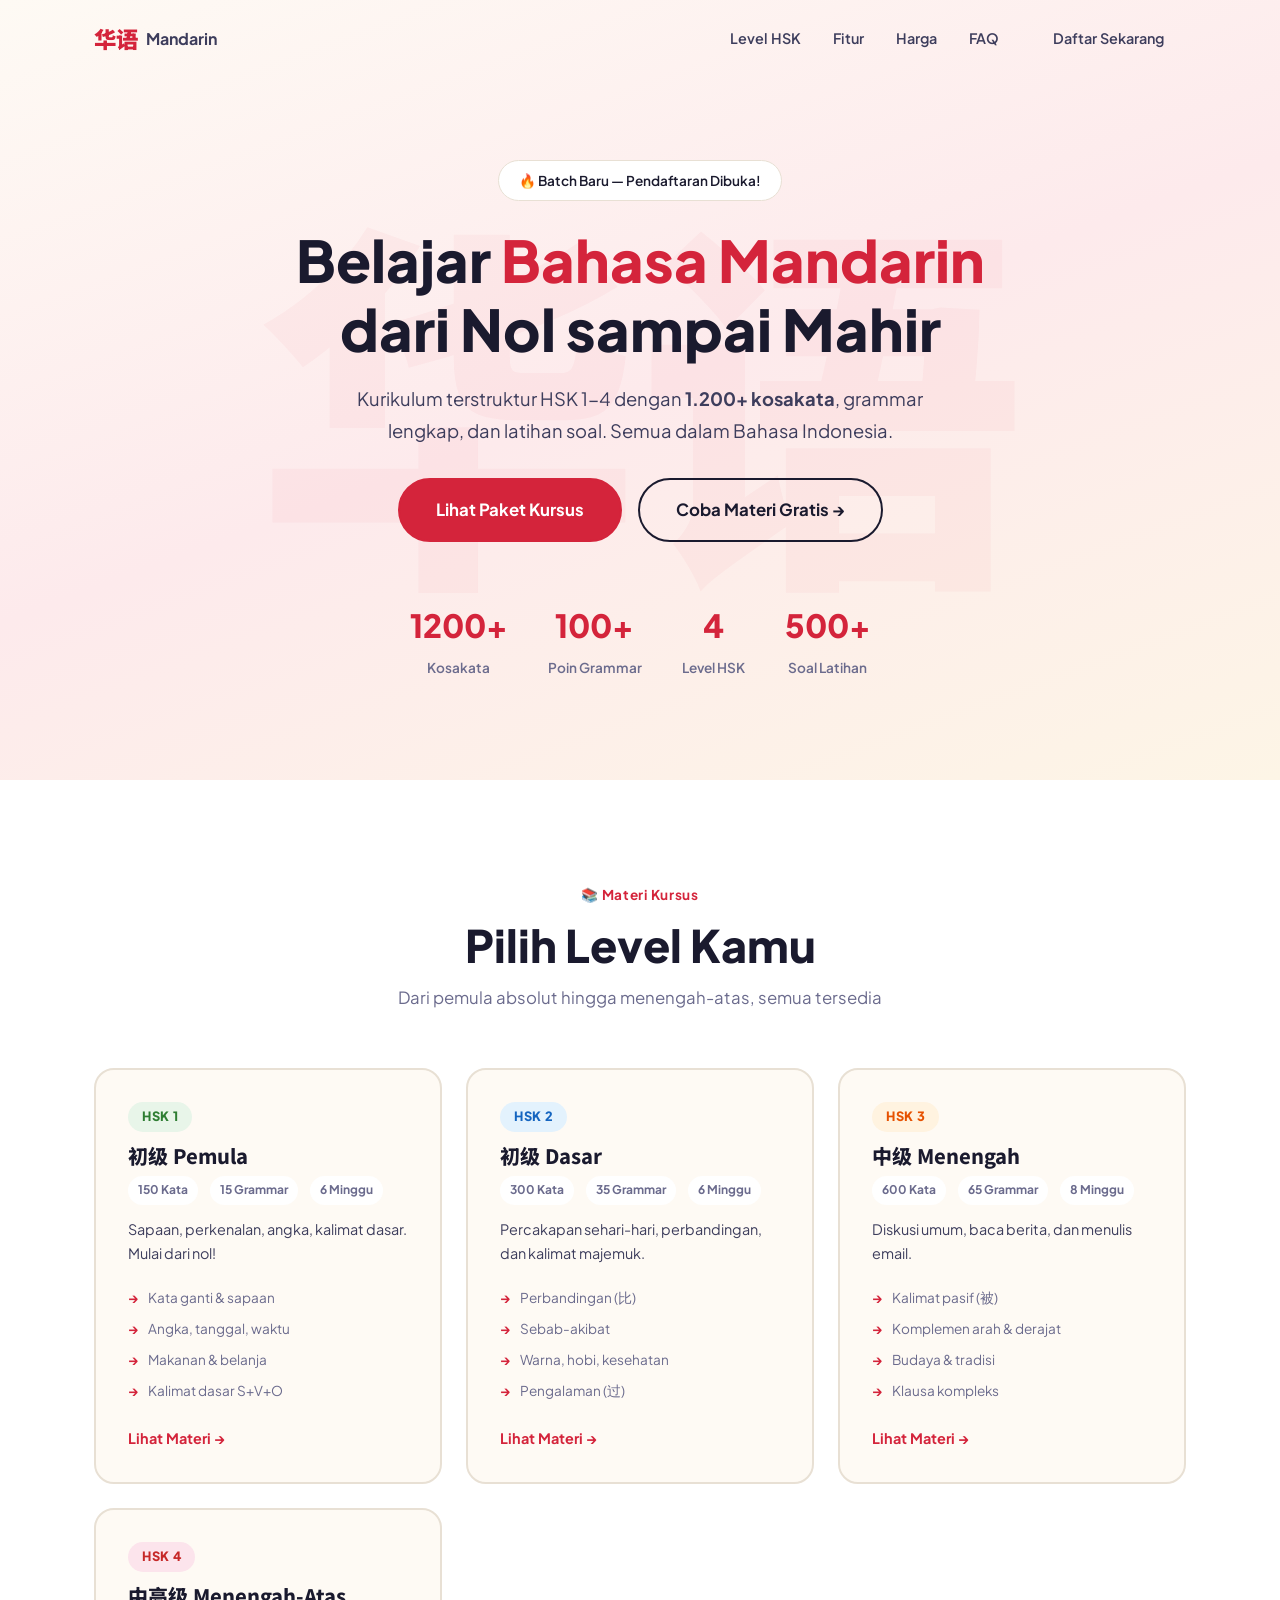
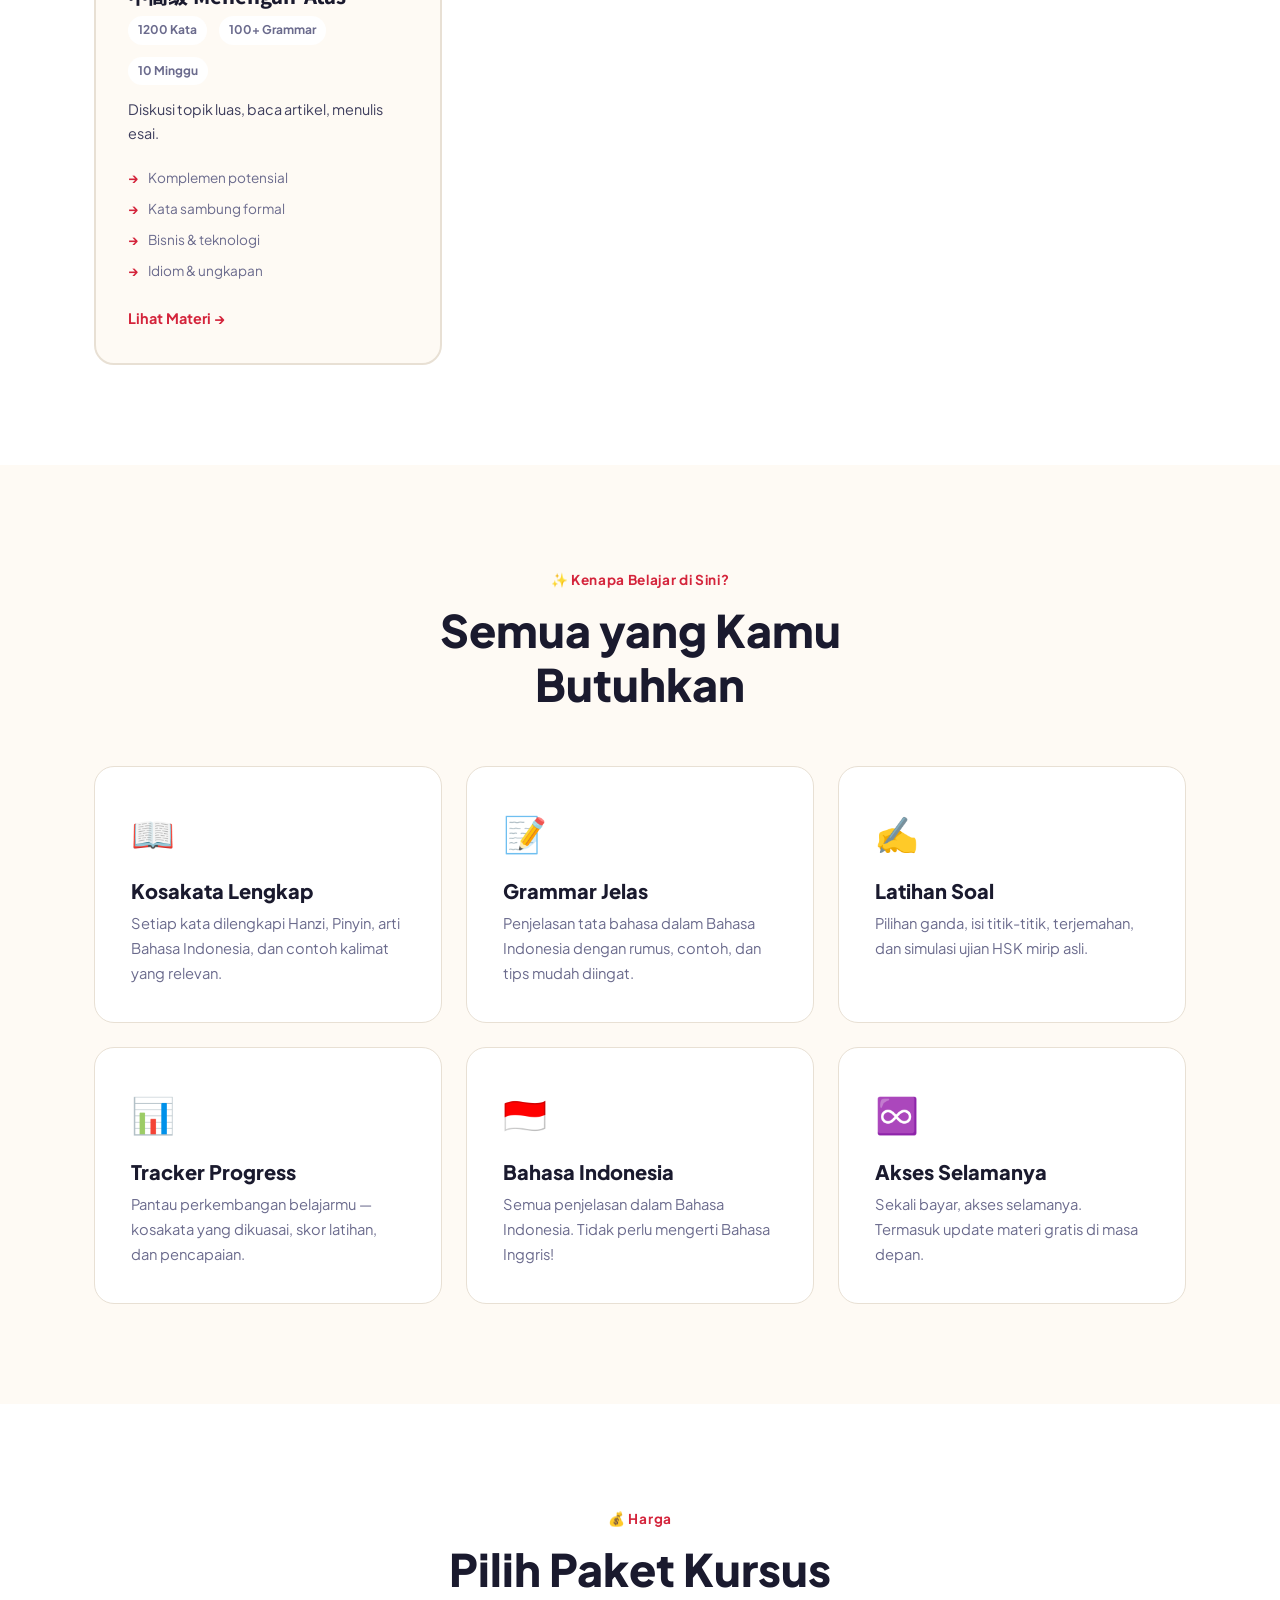
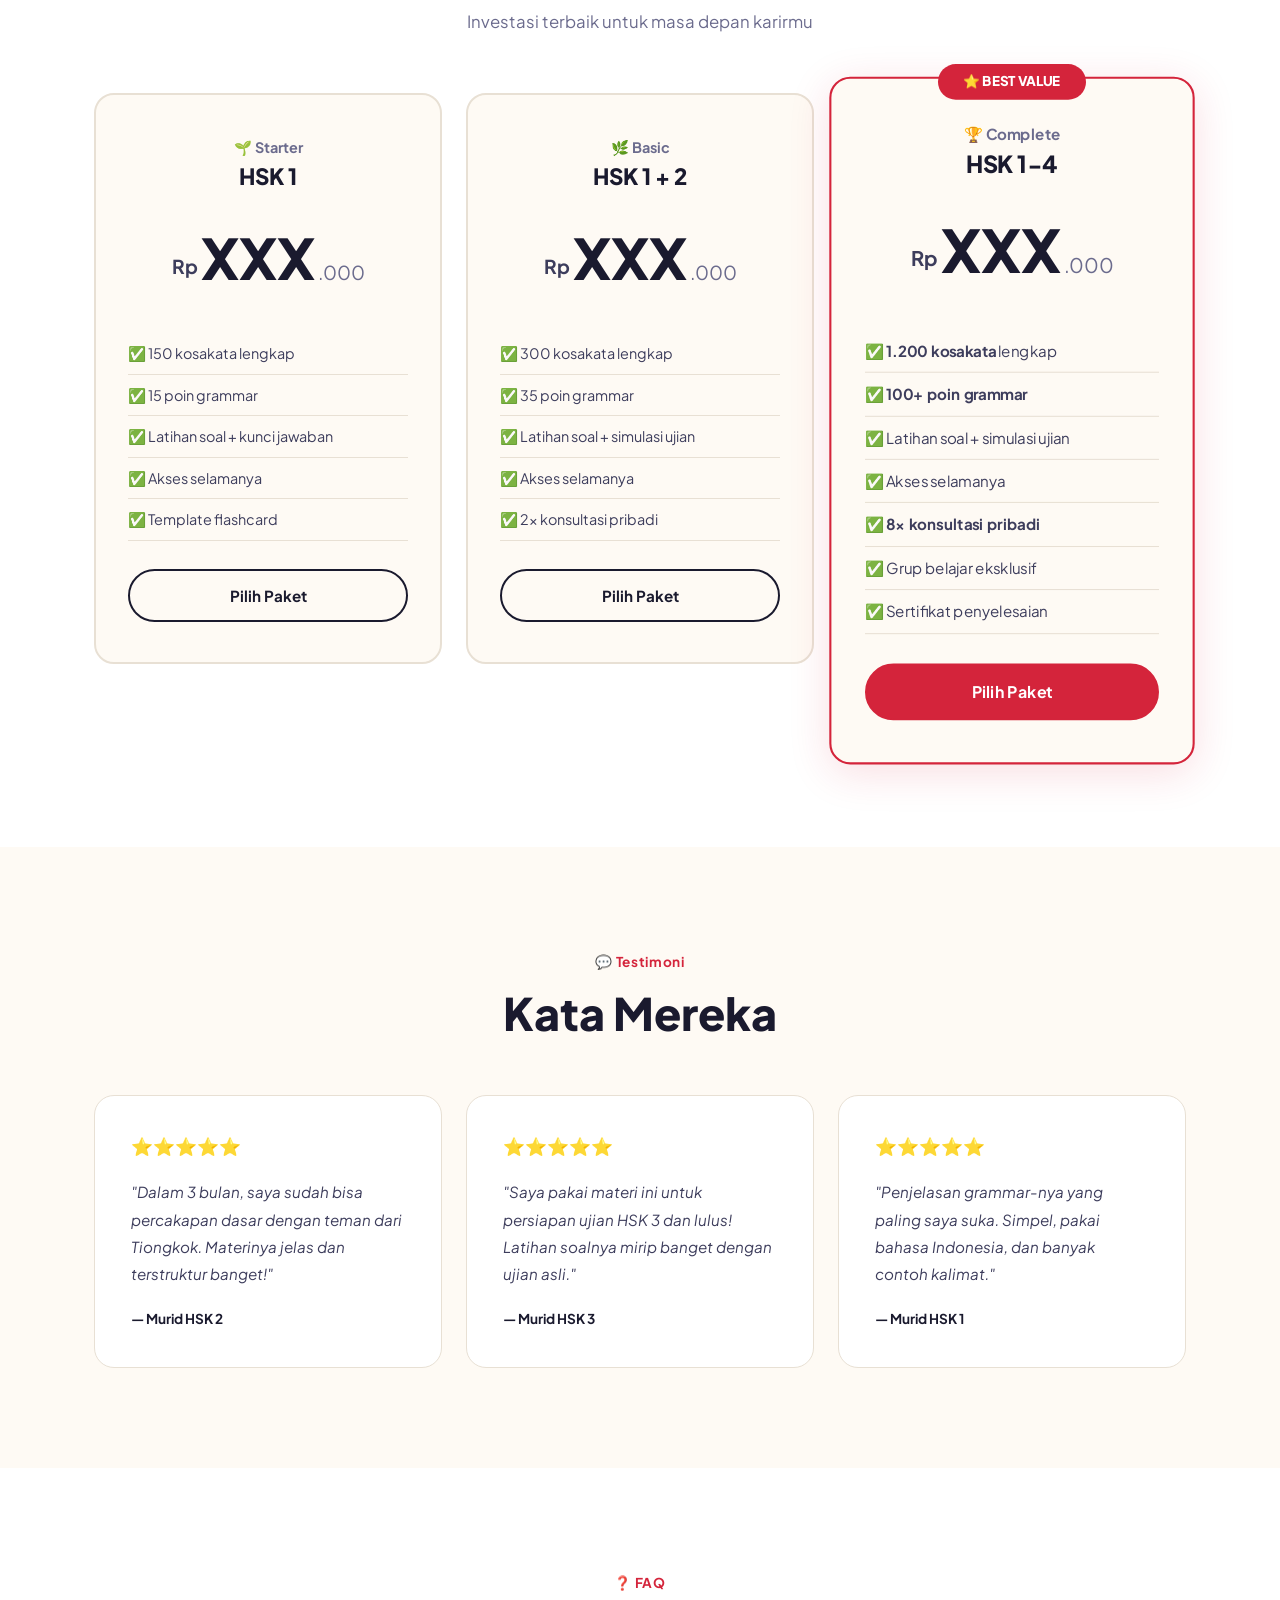
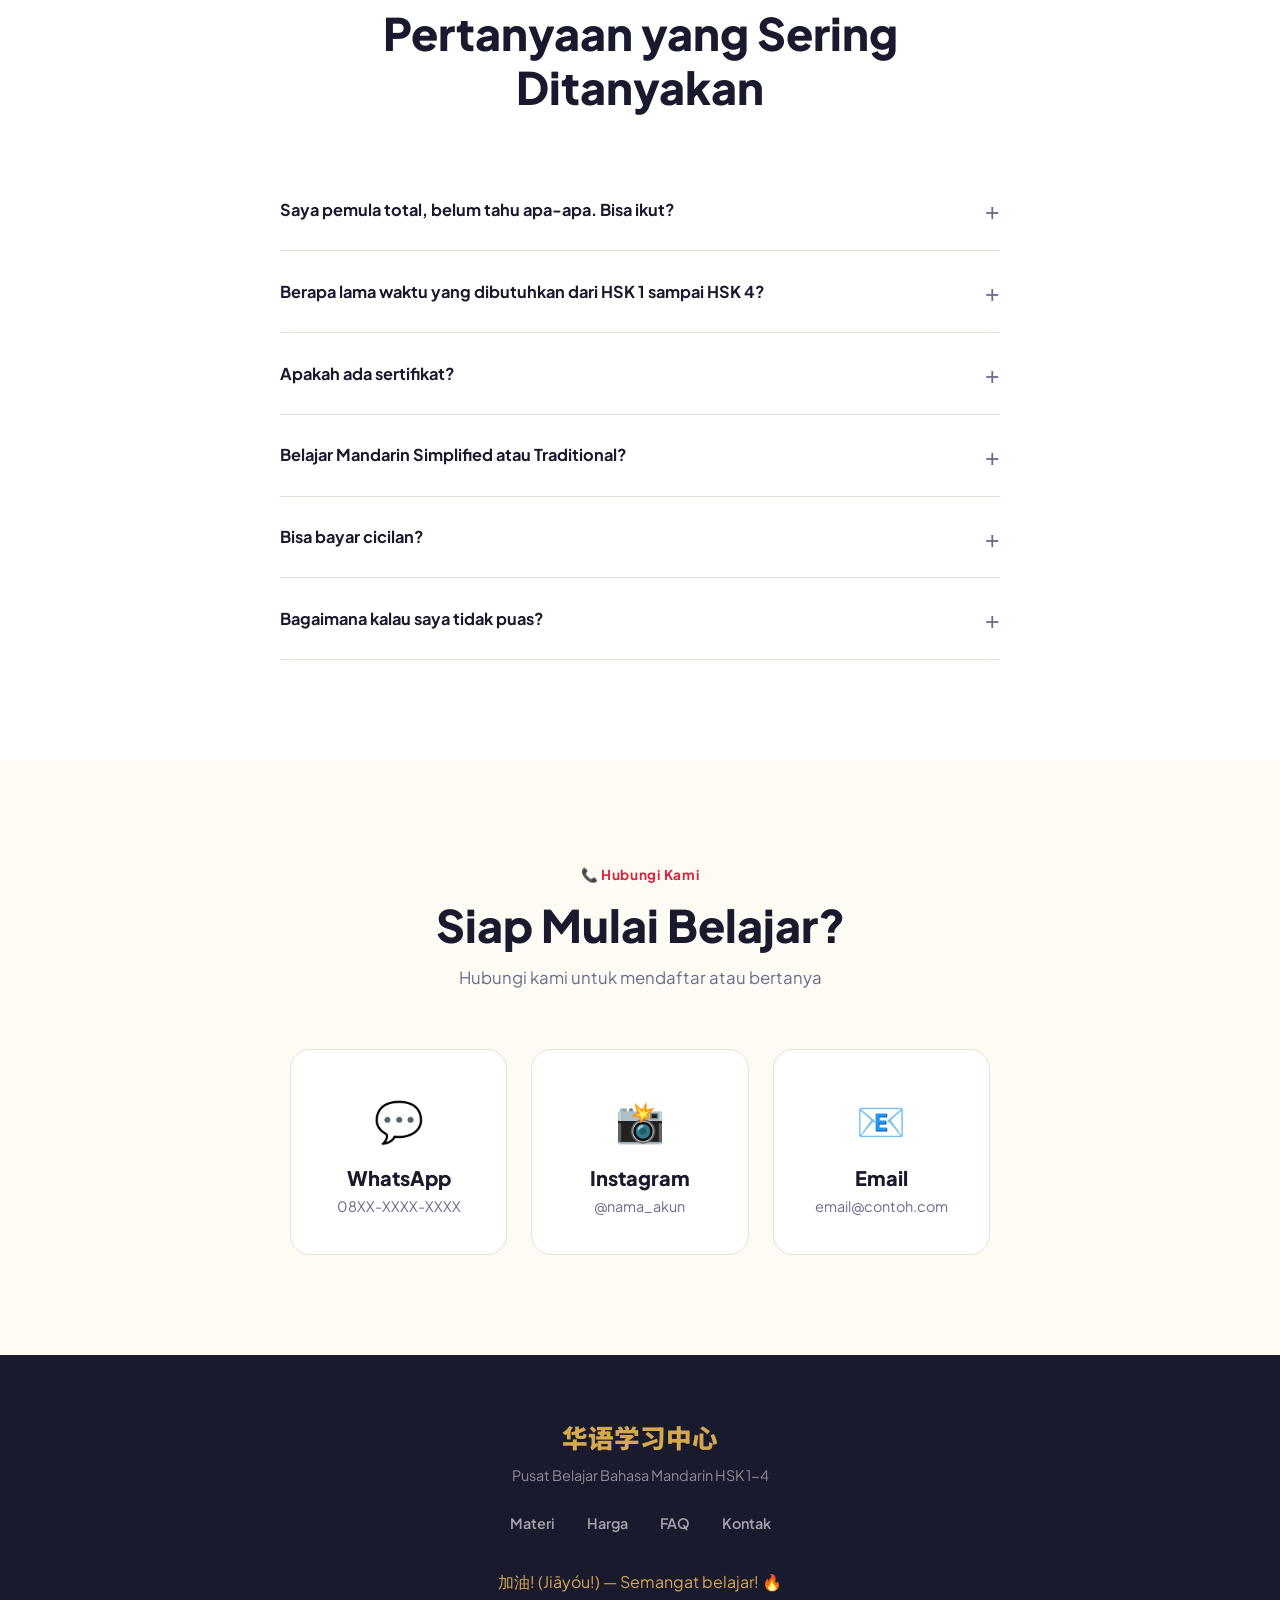
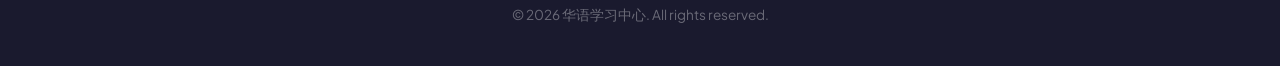
==== index.html @ 60cf2b89 "Add files via upload" ====
<!DOCTYPE html>
<html lang="id">
<head>
  <meta charset="UTF-8">
  <meta name="viewport" content="width=device-width, initial-scale=1.0">
  <title>华语学习中心 | Pusat Belajar Bahasa Mandarin HSK 1-4</title>
  <meta name="description" content="Belajar Bahasa Mandarin dari NOL sampai MAHIR. Kurikulum HSK 1-4 lengkap dengan kosakata, grammar, dan latihan soal.">
  <link href="https://fonts.googleapis.com/css2?family=Noto+Sans+SC:wght@400;500;700;900&family=Plus+Jakarta+Sans:wght@400;500;600;700;800&display=swap" rel="stylesheet">
  <link rel="stylesheet" href="style.css">
</head>
<body>

<!-- NAVBAR -->
<nav class="navbar" id="navbar">
  <div class="container nav-content">
    <a href="index.html" class="logo">
      <span class="logo-cn">华语</span>
      <span class="logo-id">Mandarin</span>
    </a>
    <div class="nav-links" id="navLinks">
      <a href="#levels">Level HSK</a>
      <a href="#features">Fitur</a>
      <a href="#pricing">Harga</a>
      <a href="#faq">FAQ</a>
      <a href="#contact" class="btn btn-nav">Daftar Sekarang</a>
    </div>
    <button class="hamburger" id="hamburger" aria-label="Menu">
      <span></span><span></span><span></span>
    </button>
  </div>
</nav>

<!-- HERO -->
<section class="hero">
  <div class="hero-bg-text">华语</div>
  <div class="container hero-content">
    <div class="hero-badge">🔥 Batch Baru — Pendaftaran Dibuka!</div>
    <h1>Belajar <span class="text-accent">Bahasa Mandarin</span> dari Nol sampai Mahir</h1>
    <p class="hero-sub">Kurikulum terstruktur HSK 1-4 dengan <strong>1.200+ kosakata</strong>, grammar lengkap, dan latihan soal. Semua dalam Bahasa Indonesia.</p>
    <div class="hero-actions">
      <a href="#pricing" class="btn btn-primary btn-lg">Lihat Paket Kursus</a>
      <a href="#levels" class="btn btn-outline btn-lg">Coba Materi Gratis →</a>
    </div>
    <div class="hero-stats">
      <div class="stat">
        <span class="stat-num">1200+</span>
        <span class="stat-label">Kosakata</span>
      </div>
      <div class="stat">
        <span class="stat-num">100+</span>
        <span class="stat-label">Poin Grammar</span>
      </div>
      <div class="stat">
        <span class="stat-num">4</span>
        <span class="stat-label">Level HSK</span>
      </div>
      <div class="stat">
        <span class="stat-num">500+</span>
        <span class="stat-label">Soal Latihan</span>
      </div>
    </div>
  </div>
</section>

<!-- LEVELS -->
<section class="levels" id="levels">
  <div class="container">
    <div class="section-header">
      <span class="section-tag">📚 Materi Kursus</span>
      <h2>Pilih Level Kamu</h2>
      <p>Dari pemula absolut hingga menengah-atas, semua tersedia</p>
    </div>
    <div class="levels-grid">
      <a href="hsk1.html" class="level-card level-1">
        <div class="level-badge">HSK 1</div>
        <h3>初级 Pemula</h3>
        <div class="level-stats">
          <span>150 Kata</span>
          <span>15 Grammar</span>
          <span>6 Minggu</span>
        </div>
        <p>Sapaan, perkenalan, angka, kalimat dasar. Mulai dari nol!</p>
        <ul class="level-topics">
          <li>Kata ganti & sapaan</li>
          <li>Angka, tanggal, waktu</li>
          <li>Makanan & belanja</li>
          <li>Kalimat dasar S+V+O</li>
        </ul>
        <span class="level-cta">Lihat Materi →</span>
      </a>
      <a href="hsk2.html" class="level-card level-2">
        <div class="level-badge">HSK 2</div>
        <h3>初级 Dasar</h3>
        <div class="level-stats">
          <span>300 Kata</span>
          <span>35 Grammar</span>
          <span>6 Minggu</span>
        </div>
        <p>Percakapan sehari-hari, perbandingan, dan kalimat majemuk.</p>
        <ul class="level-topics">
          <li>Perbandingan (比)</li>
          <li>Sebab-akibat</li>
          <li>Warna, hobi, kesehatan</li>
          <li>Pengalaman (过)</li>
        </ul>
        <span class="level-cta">Lihat Materi →</span>
      </a>
      <a href="hsk3.html" class="level-card level-3">
        <div class="level-badge">HSK 3</div>
        <h3>中级 Menengah</h3>
        <div class="level-stats">
          <span>600 Kata</span>
          <span>65 Grammar</span>
          <span>8 Minggu</span>
        </div>
        <p>Diskusi umum, baca berita, dan menulis email.</p>
        <ul class="level-topics">
          <li>Kalimat pasif (被)</li>
          <li>Komplemen arah & derajat</li>
          <li>Budaya & tradisi</li>
          <li>Klausa kompleks</li>
        </ul>
        <span class="level-cta">Lihat Materi →</span>
      </a>
      <a href="hsk4.html" class="level-card level-4">
        <div class="level-badge">HSK 4</div>
        <h3>中高级 Menengah-Atas</h3>
        <div class="level-stats">
          <span>1200 Kata</span>
          <span>100+ Grammar</span>
          <span>10 Minggu</span>
        </div>
        <p>Diskusi topik luas, baca artikel, menulis esai.</p>
        <ul class="level-topics">
          <li>Komplemen potensial</li>
          <li>Kata sambung formal</li>
          <li>Bisnis & teknologi</li>
          <li>Idiom & ungkapan</li>
        </ul>
        <span class="level-cta">Lihat Materi →</span>
      </a>
    </div>
  </div>
</section>

<!-- FEATURES -->
<section class="features" id="features">
  <div class="container">
    <div class="section-header">
      <span class="section-tag">✨ Kenapa Belajar di Sini?</span>
      <h2>Semua yang Kamu Butuhkan</h2>
    </div>
    <div class="features-grid">
      <div class="feature-card">
        <div class="feature-icon">📖</div>
        <h3>Kosakata Lengkap</h3>
        <p>Setiap kata dilengkapi Hanzi, Pinyin, arti Bahasa Indonesia, dan contoh kalimat yang relevan.</p>
      </div>
      <div class="feature-card">
        <div class="feature-icon">📝</div>
        <h3>Grammar Jelas</h3>
        <p>Penjelasan tata bahasa dalam Bahasa Indonesia dengan rumus, contoh, dan tips mudah diingat.</p>
      </div>
      <div class="feature-card">
        <div class="feature-icon">✍️</div>
        <h3>Latihan Soal</h3>
        <p>Pilihan ganda, isi titik-titik, terjemahan, dan simulasi ujian HSK mirip asli.</p>
      </div>
      <div class="feature-card">
        <div class="feature-icon">📊</div>
        <h3>Tracker Progress</h3>
        <p>Pantau perkembangan belajarmu — kosakata yang dikuasai, skor latihan, dan pencapaian.</p>
      </div>
      <div class="feature-card">
        <div class="feature-icon">🇮🇩</div>
        <h3>Bahasa Indonesia</h3>
        <p>Semua penjelasan dalam Bahasa Indonesia. Tidak perlu mengerti Bahasa Inggris!</p>
      </div>
      <div class="feature-card">
        <div class="feature-icon">♾️</div>
        <h3>Akses Selamanya</h3>
        <p>Sekali bayar, akses selamanya. Termasuk update materi gratis di masa depan.</p>
      </div>
    </div>
  </div>
</section>

<!-- PRICING -->
<section class="pricing" id="pricing">
  <div class="container">
    <div class="section-header">
      <span class="section-tag">💰 Harga</span>
      <h2>Pilih Paket Kursus</h2>
      <p>Investasi terbaik untuk masa depan karirmu</p>
    </div>
    <div class="pricing-grid">
      <div class="price-card">
        <div class="price-level">🌱 Starter</div>
        <h3>HSK 1</h3>
        <div class="price-amount">
          <span class="currency">Rp</span>
          <span class="amount">XXX</span>
          <span class="period">.000</span>
        </div>
        <ul class="price-features">
          <li>✅ 150 kosakata lengkap</li>
          <li>✅ 15 poin grammar</li>
          <li>✅ Latihan soal + kunci jawaban</li>
          <li>✅ Akses selamanya</li>
          <li>✅ Template flashcard</li>
        </ul>
        <a href="#contact" class="btn btn-outline btn-block">Pilih Paket</a>
      </div>
      <div class="price-card">
        <div class="price-level">🌿 Basic</div>
        <h3>HSK 1 + 2</h3>
        <div class="price-amount">
          <span class="currency">Rp</span>
          <span class="amount">XXX</span>
          <span class="period">.000</span>
        </div>
        <ul class="price-features">
          <li>✅ 300 kosakata lengkap</li>
          <li>✅ 35 poin grammar</li>
          <li>✅ Latihan soal + simulasi ujian</li>
          <li>✅ Akses selamanya</li>
          <li>✅ 2x konsultasi pribadi</li>
        </ul>
        <a href="#contact" class="btn btn-outline btn-block">Pilih Paket</a>
      </div>
      <div class="price-card price-popular">
        <div class="popular-tag">⭐ BEST VALUE</div>
        <div class="price-level">🏆 Complete</div>
        <h3>HSK 1-4</h3>
        <div class="price-amount">
          <span class="currency">Rp</span>
          <span class="amount">XXX</span>
          <span class="period">.000</span>
        </div>
        <ul class="price-features">
          <li>✅ <strong>1.200 kosakata</strong> lengkap</li>
          <li>✅ <strong>100+ poin grammar</strong></li>
          <li>✅ Latihan soal + simulasi ujian</li>
          <li>✅ Akses selamanya</li>
          <li>✅ <strong>8x konsultasi pribadi</strong></li>
          <li>✅ Grup belajar eksklusif</li>
          <li>✅ Sertifikat penyelesaian</li>
        </ul>
        <a href="#contact" class="btn btn-primary btn-block">Pilih Paket</a>
      </div>
    </div>
  </div>
</section>

<!-- TESTIMONIALS -->
<section class="testimonials">
  <div class="container">
    <div class="section-header">
      <span class="section-tag">💬 Testimoni</span>
      <h2>Kata Mereka</h2>
    </div>
    <div class="testimonials-grid">
      <div class="testimonial-card">
        <div class="testimonial-stars">⭐⭐⭐⭐⭐</div>
        <p>"Dalam 3 bulan, saya sudah bisa percakapan dasar dengan teman dari Tiongkok. Materinya jelas dan terstruktur banget!"</p>
        <div class="testimonial-author">
          <strong>— Murid HSK 2</strong>
        </div>
      </div>
      <div class="testimonial-card">
        <div class="testimonial-stars">⭐⭐⭐⭐⭐</div>
        <p>"Saya pakai materi ini untuk persiapan ujian HSK 3 dan lulus! Latihan soalnya mirip banget dengan ujian asli."</p>
        <div class="testimonial-author">
          <strong>— Murid HSK 3</strong>
        </div>
      </div>
      <div class="testimonial-card">
        <div class="testimonial-stars">⭐⭐⭐⭐⭐</div>
        <p>"Penjelasan grammar-nya yang paling saya suka. Simpel, pakai bahasa Indonesia, dan banyak contoh kalimat."</p>
        <div class="testimonial-author">
          <strong>— Murid HSK 1</strong>
        </div>
      </div>
    </div>
  </div>
</section>

<!-- FAQ -->
<section class="faq" id="faq">
  <div class="container">
    <div class="section-header">
      <span class="section-tag">❓ FAQ</span>
      <h2>Pertanyaan yang Sering Ditanyakan</h2>
    </div>
    <div class="faq-list">
      <details class="faq-item">
        <summary>Saya pemula total, belum tahu apa-apa. Bisa ikut?</summary>
        <p>Tentu! HSK 1 dirancang untuk pemula absolut. Kamu akan mulai dari nol — belajar pelafalan (pinyin), angka, sapaan, dan kalimat paling dasar.</p>
      </details>
      <details class="faq-item">
        <summary>Berapa lama waktu yang dibutuhkan dari HSK 1 sampai HSK 4?</summary>
        <p>Dengan belajar 30 menit per hari secara konsisten, sekitar <strong>10-15 bulan</strong>. HSK 1: 1-2 bulan, HSK 2: 2-3 bulan, HSK 3: 3-4 bulan, HSK 4: 4-6 bulan.</p>
      </details>
      <details class="faq-item">
        <summary>Apakah ada sertifikat?</summary>
        <p>Kami menyediakan sertifikat penyelesaian kursus. Untuk sertifikat HSK resmi, kamu perlu mengikuti ujian HSK yang diselenggarakan Confucius Institute.</p>
      </details>
      <details class="faq-item">
        <summary>Belajar Mandarin Simplified atau Traditional?</summary>
        <p>Kami mengajar <strong>Simplified Chinese (简体字)</strong> yang digunakan di Tiongkok daratan, Singapura, dan Malaysia. Ini juga yang dipakai dalam ujian HSK resmi.</p>
      </details>
      <details class="faq-item">
        <summary>Bisa bayar cicilan?</summary>
        <p>Bisa! Kami menyediakan opsi cicilan 2-3x untuk paket Intermediate dan Complete. Hubungi kami untuk detail.</p>
      </details>
      <details class="faq-item">
        <summary>Bagaimana kalau saya tidak puas?</summary>
        <p>Kami menyediakan <strong>garansi uang kembali 7 hari</strong>. Jika kamu merasa kursus ini tidak cocok, kami refund penuh tanpa ribet.</p>
      </details>
    </div>
  </div>
</section>

<!-- CONTACT -->
<section class="contact" id="contact">
  <div class="container">
    <div class="section-header">
      <span class="section-tag">📞 Hubungi Kami</span>
      <h2>Siap Mulai Belajar?</h2>
      <p>Hubungi kami untuk mendaftar atau bertanya</p>
    </div>
    <div class="contact-grid">
      <a href="https://wa.me/62XXXXXXXXXX" class="contact-card" target="_blank">
        <div class="contact-icon">💬</div>
        <h3>WhatsApp</h3>
        <p>08XX-XXXX-XXXX</p>
      </a>
      <a href="https://instagram.com/nama_akun" class="contact-card" target="_blank">
        <div class="contact-icon">📸</div>
        <h3>Instagram</h3>
        <p>@nama_akun</p>
      </a>
      <a href="mailto:email@contoh.com" class="contact-card">
        <div class="contact-icon">📧</div>
        <h3>Email</h3>
        <p>email@contoh.com</p>
      </a>
    </div>
  </div>
</section>

<!-- FOOTER -->
<footer class="footer">
  <div class="container footer-content">
    <div class="footer-brand">
      <span class="logo-cn">华语学习中心</span>
      <p>Pusat Belajar Bahasa Mandarin HSK 1-4</p>
    </div>
    <div class="footer-links">
      <a href="#levels">Materi</a>
      <a href="#pricing">Harga</a>
      <a href="#faq">FAQ</a>
      <a href="#contact">Kontak</a>
    </div>
    <div class="footer-copy">
      <p>加油! (Jiāyóu!) — Semangat belajar! 🔥</p>
      <p>© 2026 华语学习中心. All rights reserved.</p>
    </div>
  </div>
</footer>

<script>
// Navbar scroll effect
const navbar = document.getElementById('navbar');
window.addEventListener('scroll', () => {
  navbar.classList.toggle('scrolled', window.scrollY > 50);
});

// Hamburger menu
const hamburger = document.getElementById('hamburger');
const navLinks = document.getElementById('navLinks');
hamburger.addEventListener('click', () => {
  navLinks.classList.toggle('active');
  hamburger.classList.toggle('active');
});

// Close menu on link click
navLinks.querySelectorAll('a').forEach(link => {
  link.addEventListener('click', () => {
    navLinks.classList.remove('active');
    hamburger.classList.remove('active');
  });
});

// Smooth scroll
document.querySelectorAll('a[href^="#"]').forEach(anchor => {
  anchor.addEventListener('click', function(e) {
    e.preventDefault();
    const target = document.querySelector(this.getAttribute('href'));
    if (target) {
      target.scrollIntoView({ behavior: 'smooth', block: 'start' });
    }
  });
});

// Animate on scroll
const observer = new IntersectionObserver((entries) => {
  entries.forEach(entry => {
    if (entry.isIntersecting) {
      entry.target.classList.add('visible');
    }
  });
}, { threshold: 0.1 });

document.querySelectorAll('.level-card, .feature-card, .price-card, .testimonial-card, .contact-card').forEach(el => {
  observer.observe(el);
});
</script>

</body>
</html>
---- style.css ----
/* ===== RESET & BASE ===== */
*, *::before, *::after { margin: 0; padding: 0; box-sizing: border-box; }

:root {
  --red: #D4243B;
  --red-dark: #B01C30;
  --red-light: #FDEAEC;
  --gold: #D4A84B;
  --gold-light: #FDF5E6;
  --ink: #1A1A2E;
  --ink-light: #3D3D5C;
  --ink-lighter: #6B6B8D;
  --cream: #FEFAF4;
  --white: #FFFFFF;
  --border: #E8E0D4;
  --shadow: 0 2px 20px rgba(26,26,46,0.08);
  --shadow-lg: 0 8px 40px rgba(26,26,46,0.12);
  --radius: 12px;
  --radius-lg: 20px;
  --transition: 0.3s cubic-bezier(0.4, 0, 0.2, 1);
}

html { scroll-behavior: smooth; scroll-padding-top: 80px; }

body {
  font-family: 'Plus Jakarta Sans', sans-serif;
  color: var(--ink);
  background: var(--cream);
  line-height: 1.7;
  -webkit-font-smoothing: antialiased;
}

.container { max-width: 1140px; margin: 0 auto; padding: 0 24px; }

a { text-decoration: none; color: inherit; }
img { max-width: 100%; display: block; }

/* ===== TYPOGRAPHY ===== */
h1, h2, h3 { font-weight: 800; line-height: 1.2; }
h1 { font-size: clamp(2.2rem, 5vw, 3.6rem); }
h2 { font-size: clamp(1.8rem, 4vw, 2.8rem); }
h3 { font-size: 1.25rem; }

.logo-cn {
  font-family: 'Noto Sans SC', sans-serif;
  font-weight: 900;
}

/* ===== BUTTONS ===== */
.btn {
  display: inline-flex; align-items: center; justify-content: center;
  padding: 12px 28px; border-radius: 50px; font-weight: 700;
  font-size: 0.95rem; transition: var(--transition); cursor: pointer;
  border: 2px solid transparent;
}
.btn-primary { background: var(--red); color: var(--white); border-color: var(--red); }
.btn-primary:hover { background: var(--red-dark); border-color: var(--red-dark); transform: translateY(-2px); box-shadow: 0 4px 20px rgba(212,36,59,0.3); }
.btn-outline { border-color: var(--ink); color: var(--ink); background: transparent; }
.btn-outline:hover { background: var(--ink); color: var(--white); transform: translateY(-2px); }
.btn-nav { padding: 8px 20px; font-size: 0.85rem; }
.btn-lg { padding: 16px 36px; font-size: 1.05rem; }
.btn-block { width: 100%; }

/* ===== NAVBAR ===== */
.navbar {
  position: fixed; top: 0; left: 0; right: 0; z-index: 1000;
  padding: 16px 0; transition: var(--transition);
}
.navbar.scrolled {
  background: rgba(254,250,244,0.95); backdrop-filter: blur(20px);
  border-bottom: 1px solid var(--border); padding: 10px 0;
}
.nav-content { display: flex; align-items: center; justify-content: space-between; }
.logo { display: flex; align-items: center; gap: 8px; font-size: 1.3rem; }
.logo-cn { color: var(--red); font-size: 1.4rem; }
.logo-id { font-weight: 700; font-size: 1rem; color: var(--ink-light); }
.nav-links { display: flex; align-items: center; gap: 32px; }
.nav-links a { font-weight: 600; font-size: 0.9rem; color: var(--ink-light); transition: var(--transition); }
.nav-links a:hover { color: var(--red); }

.hamburger { display: none; background: none; border: none; cursor: pointer; padding: 4px; }
.hamburger span { display: block; width: 24px; height: 2.5px; background: var(--ink); margin: 5px 0; border-radius: 2px; transition: var(--transition); }
.hamburger.active span:nth-child(1) { transform: rotate(45deg) translate(5px, 5px); }
.hamburger.active span:nth-child(2) { opacity: 0; }
.hamburger.active span:nth-child(3) { transform: rotate(-45deg) translate(5px, -5px); }

/* ===== HERO ===== */
.hero {
  padding: 160px 0 100px; position: relative; overflow: hidden;
  background: linear-gradient(160deg, var(--cream) 0%, var(--red-light) 50%, var(--gold-light) 100%);
}
.hero-bg-text {
  position: absolute; top: 50%; left: 50%; transform: translate(-50%, -50%);
  font-family: 'Noto Sans SC', sans-serif; font-size: clamp(15rem, 30vw, 30rem);
  font-weight: 900; color: rgba(212,36,59,0.04); pointer-events: none;
  white-space: nowrap;
}
.hero-content { position: relative; text-align: center; max-width: 800px; margin: 0 auto; }
.hero-badge {
  display: inline-block; padding: 8px 20px; border-radius: 50px;
  background: var(--white); border: 1px solid var(--border);
  font-size: 0.85rem; font-weight: 600; margin-bottom: 24px;
  animation: fadeInDown 0.6s ease;
}
.hero h1 { margin-bottom: 20px; animation: fadeInUp 0.6s ease 0.1s both; }
.text-accent { color: var(--red); position: relative; }
.hero-sub { font-size: 1.15rem; color: var(--ink-light); max-width: 600px; margin: 0 auto 32px; animation: fadeInUp 0.6s ease 0.2s both; }
.hero-actions { display: flex; gap: 16px; justify-content: center; flex-wrap: wrap; margin-bottom: 56px; animation: fadeInUp 0.6s ease 0.3s both; }
.hero-stats {
  display: flex; gap: 40px; justify-content: center; flex-wrap: wrap;
  animation: fadeInUp 0.6s ease 0.4s both;
}
.stat { text-align: center; }
.stat-num { display: block; font-size: 2rem; font-weight: 800; color: var(--red); }
.stat-label { font-size: 0.85rem; color: var(--ink-lighter); font-weight: 600; }

/* ===== SECTION COMMON ===== */
section { padding: 100px 0; }
.section-header { text-align: center; max-width: 600px; margin: 0 auto 56px; }
.section-tag {
  display: inline-block; font-size: 0.85rem; font-weight: 700;
  color: var(--red); margin-bottom: 12px; letter-spacing: 0.05em;
}
.section-header h2 { margin-bottom: 12px; }
.section-header p { color: var(--ink-lighter); font-size: 1.05rem; }

/* ===== LEVELS ===== */
.levels { background: var(--white); }
.levels-grid { display: grid; grid-template-columns: repeat(auto-fit, minmax(260px, 1fr)); gap: 24px; }
.level-card {
  background: var(--cream); border-radius: var(--radius-lg); padding: 32px;
  border: 2px solid var(--border); transition: var(--transition);
  display: flex; flex-direction: column; opacity: 0; transform: translateY(20px);
}
.level-card.visible { opacity: 1; transform: translateY(0); }
.level-card:hover { transform: translateY(-6px); box-shadow: var(--shadow-lg); border-color: var(--red); }
.level-badge {
  display: inline-block; width: fit-content; padding: 4px 14px;
  border-radius: 50px; font-weight: 800; font-size: 0.8rem;
  letter-spacing: 0.05em; margin-bottom: 12px;
}
.level-1 .level-badge { background: #E8F5E9; color: #2E7D32; }
.level-2 .level-badge { background: #E3F2FD; color: #1565C0; }
.level-3 .level-badge { background: #FFF3E0; color: #E65100; }
.level-4 .level-badge { background: #FCE4EC; color: #C62828; }
.level-card h3 { font-family: 'Noto Sans SC', sans-serif; margin-bottom: 8px; }
.level-stats { display: flex; gap: 12px; margin-bottom: 12px; flex-wrap: wrap; }
.level-stats span { font-size: 0.75rem; font-weight: 700; color: var(--ink-lighter); background: var(--white); padding: 4px 10px; border-radius: 50px; }
.level-card p { color: var(--ink-light); font-size: 0.9rem; margin-bottom: 16px; }
.level-topics { list-style: none; margin-bottom: 20px; flex: 1; }
.level-topics li { font-size: 0.85rem; color: var(--ink-lighter); padding: 4px 0; padding-left: 20px; position: relative; }
.level-topics li::before { content: '→'; position: absolute; left: 0; color: var(--red); font-weight: 700; }
.level-cta { font-weight: 700; color: var(--red); font-size: 0.9rem; margin-top: auto; }

/* ===== FEATURES ===== */
.features-grid { display: grid; grid-template-columns: repeat(auto-fit, minmax(300px, 1fr)); gap: 24px; }
.feature-card {
  background: var(--white); padding: 36px; border-radius: var(--radius-lg);
  border: 1px solid var(--border); transition: var(--transition);
  opacity: 0; transform: translateY(20px);
}
.feature-card.visible { opacity: 1; transform: translateY(0); }
.feature-card:hover { transform: translateY(-4px); box-shadow: var(--shadow); }
.feature-icon { font-size: 2.2rem; margin-bottom: 16px; }
.feature-card h3 { margin-bottom: 8px; }
.feature-card p { color: var(--ink-lighter); font-size: 0.92rem; }

/* ===== PRICING ===== */
.pricing { background: var(--white); }
.pricing-grid { display: grid; grid-template-columns: repeat(auto-fit, minmax(280px, 1fr)); gap: 24px; align-items: start; }
.price-card {
  background: var(--cream); padding: 40px 32px; border-radius: var(--radius-lg);
  border: 2px solid var(--border); text-align: center; transition: var(--transition);
  position: relative; opacity: 0; transform: translateY(20px);
}
.price-card.visible { opacity: 1; transform: translateY(0); }
.price-popular {
  border-color: var(--red); transform: scale(1.05);
  box-shadow: 0 8px 40px rgba(212,36,59,0.15);
}
.price-popular.visible { transform: scale(1.05); }
.price-popular:hover { transform: scale(1.07); }
.popular-tag {
  position: absolute; top: -14px; left: 50%; transform: translateX(-50%);
  background: var(--red); color: var(--white); padding: 6px 24px;
  border-radius: 50px; font-size: 0.8rem; font-weight: 800; white-space: nowrap;
}
.price-level { font-size: 0.9rem; font-weight: 700; color: var(--ink-lighter); margin-bottom: 4px; }
.price-card h3 { font-size: 1.4rem; margin-bottom: 20px; }
.price-amount { margin-bottom: 28px; }
.currency { font-size: 1.2rem; font-weight: 700; color: var(--ink-light); vertical-align: super; }
.amount { font-size: 3.5rem; font-weight: 900; color: var(--ink); }
.period { font-size: 1.2rem; color: var(--ink-lighter); }
.price-features { list-style: none; text-align: left; margin-bottom: 28px; }
.price-features li { padding: 8px 0; font-size: 0.9rem; color: var(--ink-light); border-bottom: 1px solid var(--border); }

/* ===== TESTIMONIALS ===== */
.testimonials-grid { display: grid; grid-template-columns: repeat(auto-fit, minmax(300px, 1fr)); gap: 24px; }
.testimonial-card {
  background: var(--white); padding: 36px; border-radius: var(--radius-lg);
  border: 1px solid var(--border); opacity: 0; transform: translateY(20px);
  transition: var(--transition);
}
.testimonial-card.visible { opacity: 1; transform: translateY(0); }
.testimonial-stars { font-size: 1.1rem; margin-bottom: 16px; }
.testimonial-card p { color: var(--ink-light); font-size: 0.95rem; font-style: italic; margin-bottom: 16px; line-height: 1.8; }
.testimonial-author strong { color: var(--ink); font-size: 0.85rem; }

/* ===== FAQ ===== */
.faq { background: var(--white); }
.faq-list { max-width: 720px; margin: 0 auto; }
.faq-item {
  border-bottom: 1px solid var(--border); overflow: hidden;
}
.faq-item summary {
  padding: 20px 0; font-weight: 700; font-size: 1.02rem;
  cursor: pointer; list-style: none; display: flex;
  justify-content: space-between; align-items: center;
  transition: var(--transition); color: var(--ink);
}
.faq-item summary:hover { color: var(--red); }
.faq-item summary::after { content: '+'; font-size: 1.5rem; font-weight: 400; color: var(--ink-lighter); transition: var(--transition); }
.faq-item[open] summary::after { content: '−'; color: var(--red); }
.faq-item p { padding: 0 0 20px; color: var(--ink-light); font-size: 0.95rem; line-height: 1.8; }

/* ===== CONTACT ===== */
.contact-grid { display: grid; grid-template-columns: repeat(auto-fit, minmax(200px, 1fr)); gap: 24px; max-width: 700px; margin: 0 auto; }
.contact-card {
  background: var(--white); padding: 36px; border-radius: var(--radius-lg);
  border: 1px solid var(--border); text-align: center; transition: var(--transition);
  opacity: 0; transform: translateY(20px);
}
.contact-card.visible { opacity: 1; transform: translateY(0); }
.contact-card:hover { transform: translateY(-4px); box-shadow: var(--shadow); border-color: var(--red); }
.contact-icon { font-size: 2.5rem; margin-bottom: 12px; }
.contact-card h3 { margin-bottom: 4px; }
.contact-card p { color: var(--ink-lighter); font-size: 0.9rem; }

/* ===== FOOTER ===== */
.footer { background: var(--ink); color: var(--white); padding: 60px 0 40px; }
.footer-content { text-align: center; }
.footer-brand { margin-bottom: 24px; }
.footer-brand .logo-cn { color: var(--gold); font-size: 1.6rem; }
.footer-brand p { color: rgba(255,255,255,0.5); font-size: 0.9rem; margin-top: 4px; }
.footer-links { display: flex; gap: 32px; justify-content: center; margin-bottom: 32px; }
.footer-links a { color: rgba(255,255,255,0.6); font-size: 0.9rem; font-weight: 600; transition: var(--transition); }
.footer-links a:hover { color: var(--gold); }
.footer-copy p { color: rgba(255,255,255,0.35); font-size: 0.85rem; }
.footer-copy p:first-child { color: var(--gold); font-size: 1rem; margin-bottom: 8px; }

/* ===== ANIMATIONS ===== */
@keyframes fadeInUp {
  from { opacity: 0; transform: translateY(24px); }
  to { opacity: 1; transform: translateY(0); }
}
@keyframes fadeInDown {
  from { opacity: 0; transform: translateY(-16px); }
  to { opacity: 1; transform: translateY(0); }
}

/* ===== CONTENT PAGES ===== */
.page-hero {
  padding: 140px 0 60px;
  background: linear-gradient(160deg, var(--cream), var(--red-light));
}
.page-hero h1 { margin-bottom: 12px; }
.page-hero p { color: var(--ink-light); font-size: 1.1rem; }
.breadcrumb { margin-bottom: 16px; }
.breadcrumb a { color: var(--red); font-weight: 600; font-size: 0.9rem; }
.breadcrumb span { color: var(--ink-lighter); font-size: 0.9rem; }

.content-section { padding: 60px 0; }
.content-section:nth-child(even) { background: var(--white); }
.content-section h2 { margin-bottom: 24px; font-size: 1.6rem; }
.content-section h3 { margin: 32px 0 16px; color: var(--red-dark); }

.vocab-table { width: 100%; border-collapse: collapse; margin: 20px 0; font-size: 0.9rem; }
.vocab-table th {
  background: var(--ink); color: var(--white); padding: 12px 16px;
  text-align: left; font-weight: 700; position: sticky; top: 0;
}
.vocab-table td { padding: 10px 16px; border-bottom: 1px solid var(--border); }
.vocab-table tr:hover td { background: var(--red-light); }
.vocab-table .hanzi { font-family: 'Noto Sans SC', sans-serif; font-size: 1.2rem; font-weight: 700; }
.vocab-table .pinyin { color: var(--red); font-weight: 600; }

.grammar-box {
  background: var(--white); border: 2px solid var(--border);
  border-radius: var(--radius); padding: 28px; margin: 20px 0;
  border-left: 5px solid var(--red);
}
.grammar-box h4 { color: var(--red); margin-bottom: 12px; font-size: 1.1rem; }
.grammar-box .pattern {
  font-family: 'Noto Sans SC', sans-serif;
  font-size: 1.3rem; font-weight: 700; margin: 12px 0;
  color: var(--ink);
}
.grammar-box .example {
  background: var(--cream); padding: 12px 16px; border-radius: 8px;
  margin: 8px 0; font-size: 0.92rem;
}
.grammar-box .example .cn { font-family: 'Noto Sans SC', sans-serif; font-weight: 600; font-size: 1.05rem; }
.grammar-box .example .py { color: var(--red); font-size: 0.85rem; }
.grammar-box .example .id { color: var(--ink-lighter); }
.grammar-box .tip {
  background: var(--gold-light); padding: 10px 16px; border-radius: 8px;
  margin-top: 12px; font-size: 0.85rem; color: var(--ink-light);
}
.grammar-box .tip::before { content: '💡 '; }

.exercise-box {
  background: var(--white); border: 1px solid var(--border);
  border-radius: var(--radius); padding: 28px; margin: 20px 0;
}
.exercise-box h4 { margin-bottom: 16px; }
.exercise-box ol, .exercise-box ul { padding-left: 24px; }
.exercise-box li { margin: 10px 0; font-size: 0.92rem; }
.exercise-box .options { padding-left: 20px; color: var(--ink-light); }
.answer-toggle {
  display: inline-block; margin-top: 16px; padding: 8px 20px;
  background: var(--red); color: var(--white); border: none;
  border-radius: 50px; cursor: pointer; font-weight: 700; font-size: 0.85rem;
  transition: var(--transition);
}
.answer-toggle:hover { background: var(--red-dark); }
.answers { display: none; margin-top: 16px; padding: 16px; background: var(--gold-light); border-radius: 8px; font-size: 0.9rem; }
.answers.show { display: block; }

.tab-container { margin: 24px 0; }
.tab-nav { display: flex; gap: 4px; margin-bottom: 0; overflow-x: auto; }
.tab-btn {
  padding: 12px 24px; border: none; background: var(--border);
  font-weight: 700; font-size: 0.9rem; cursor: pointer;
  border-radius: var(--radius) var(--radius) 0 0;
  transition: var(--transition); white-space: nowrap;
  font-family: 'Plus Jakarta Sans', sans-serif;
}
.tab-btn.active { background: var(--white); color: var(--red); }
.tab-content { display: none; background: var(--white); padding: 32px; border-radius: 0 var(--radius) var(--radius) var(--radius); border: 1px solid var(--border); }
.tab-content.active { display: block; }

.table-wrapper { overflow-x: auto; margin: 16px 0; border-radius: var(--radius); }

.back-link { display: inline-flex; align-items: center; gap: 8px; margin-top: 40px; font-weight: 700; color: var(--red); font-size: 0.95rem; }
.back-link:hover { text-decoration: underline; }

/* ===== RESPONSIVE ===== */
@media (max-width: 768px) {
  .nav-links {
    display: none; flex-direction: column; position: absolute;
    top: 100%; left: 0; right: 0; background: var(--cream);
    padding: 24px; gap: 16px; border-bottom: 1px solid var(--border);
    box-shadow: var(--shadow);
  }
  .nav-links.active { display: flex; }
  .hamburger { display: block; }

  .hero { padding: 130px 0 70px; }
  .hero-stats { gap: 24px; }
  .stat-num { font-size: 1.6rem; }

  .levels-grid { grid-template-columns: 1fr; }
  .features-grid { grid-template-columns: 1fr; }
  .pricing-grid { grid-template-columns: 1fr; }
  .price-popular { transform: none; }
  .price-popular.visible { transform: none; }

  .footer-links { flex-wrap: wrap; gap: 16px; }

  .vocab-table { font-size: 0.8rem; }
  .vocab-table th, .vocab-table td { padding: 8px 10px; }
  .grammar-box { padding: 20px; }
  .tab-btn { padding: 10px 16px; font-size: 0.8rem; }
  .tab-content { padding: 20px; }
}
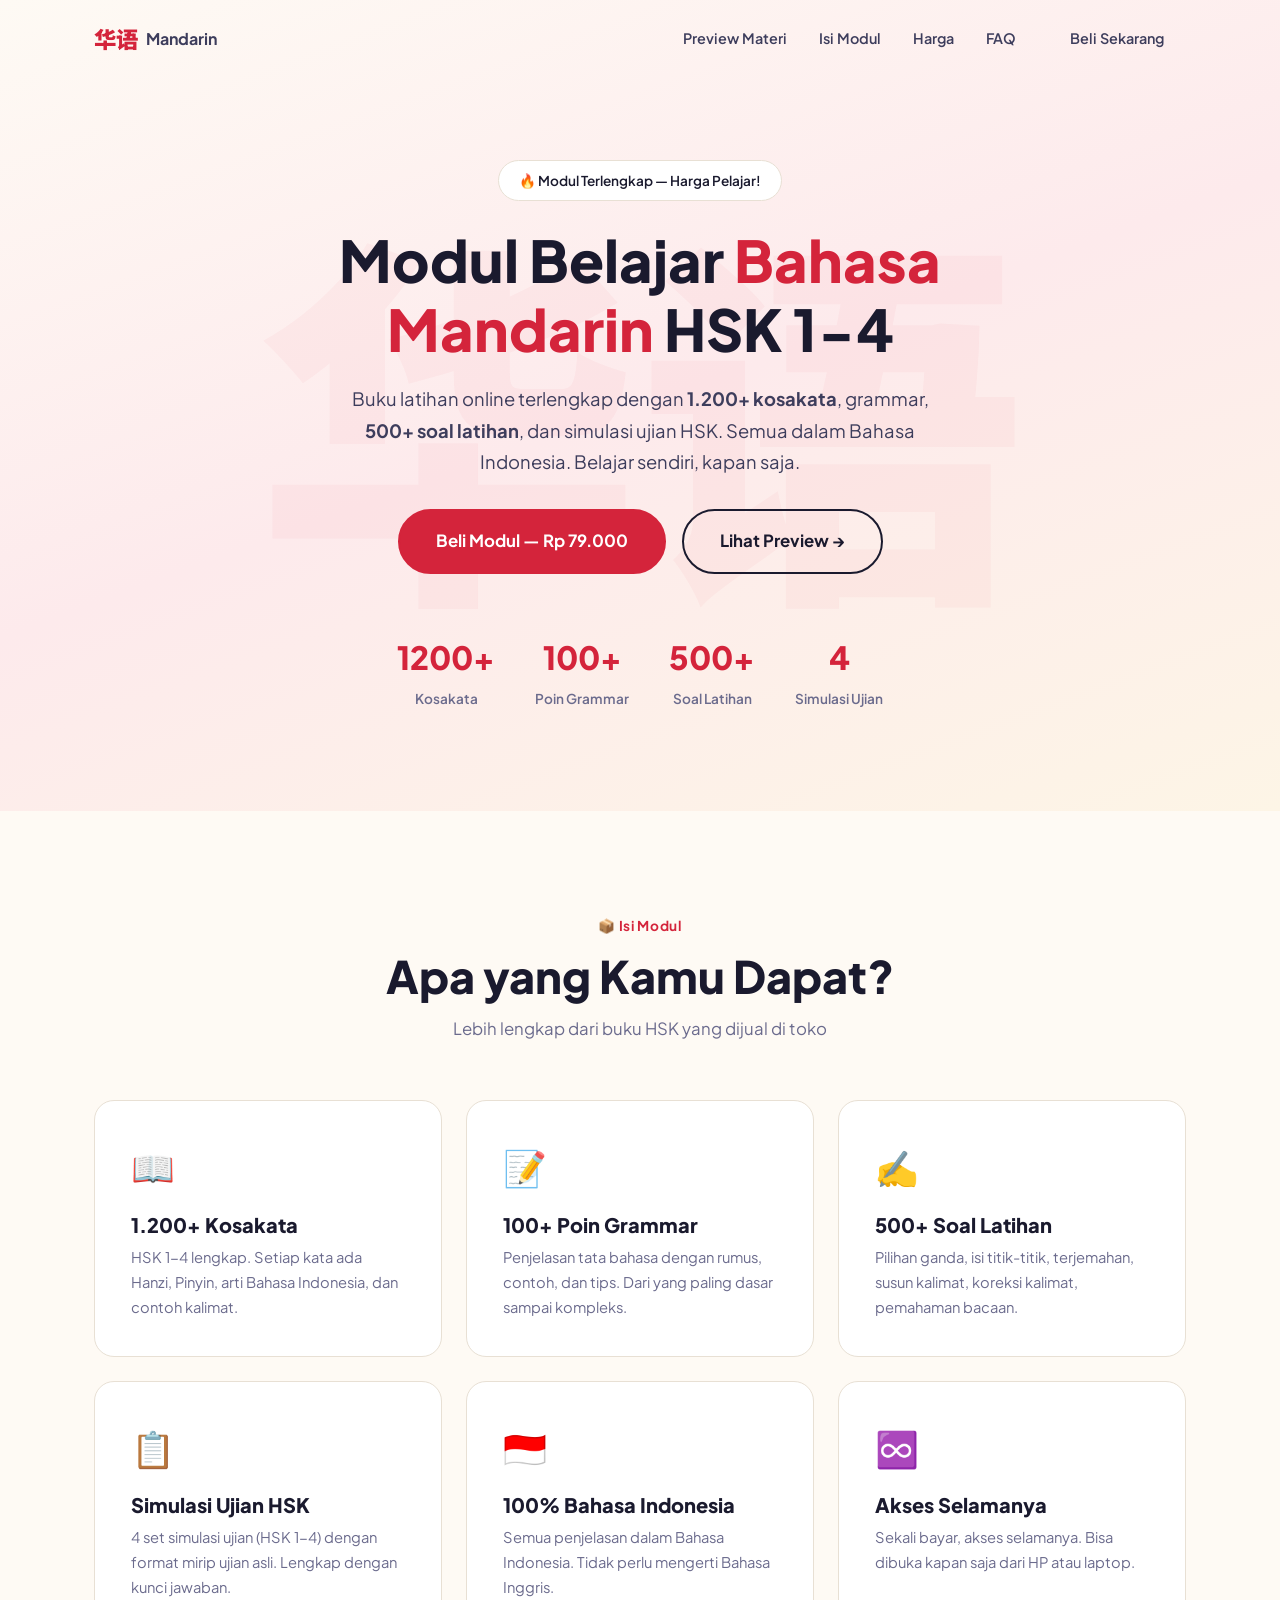
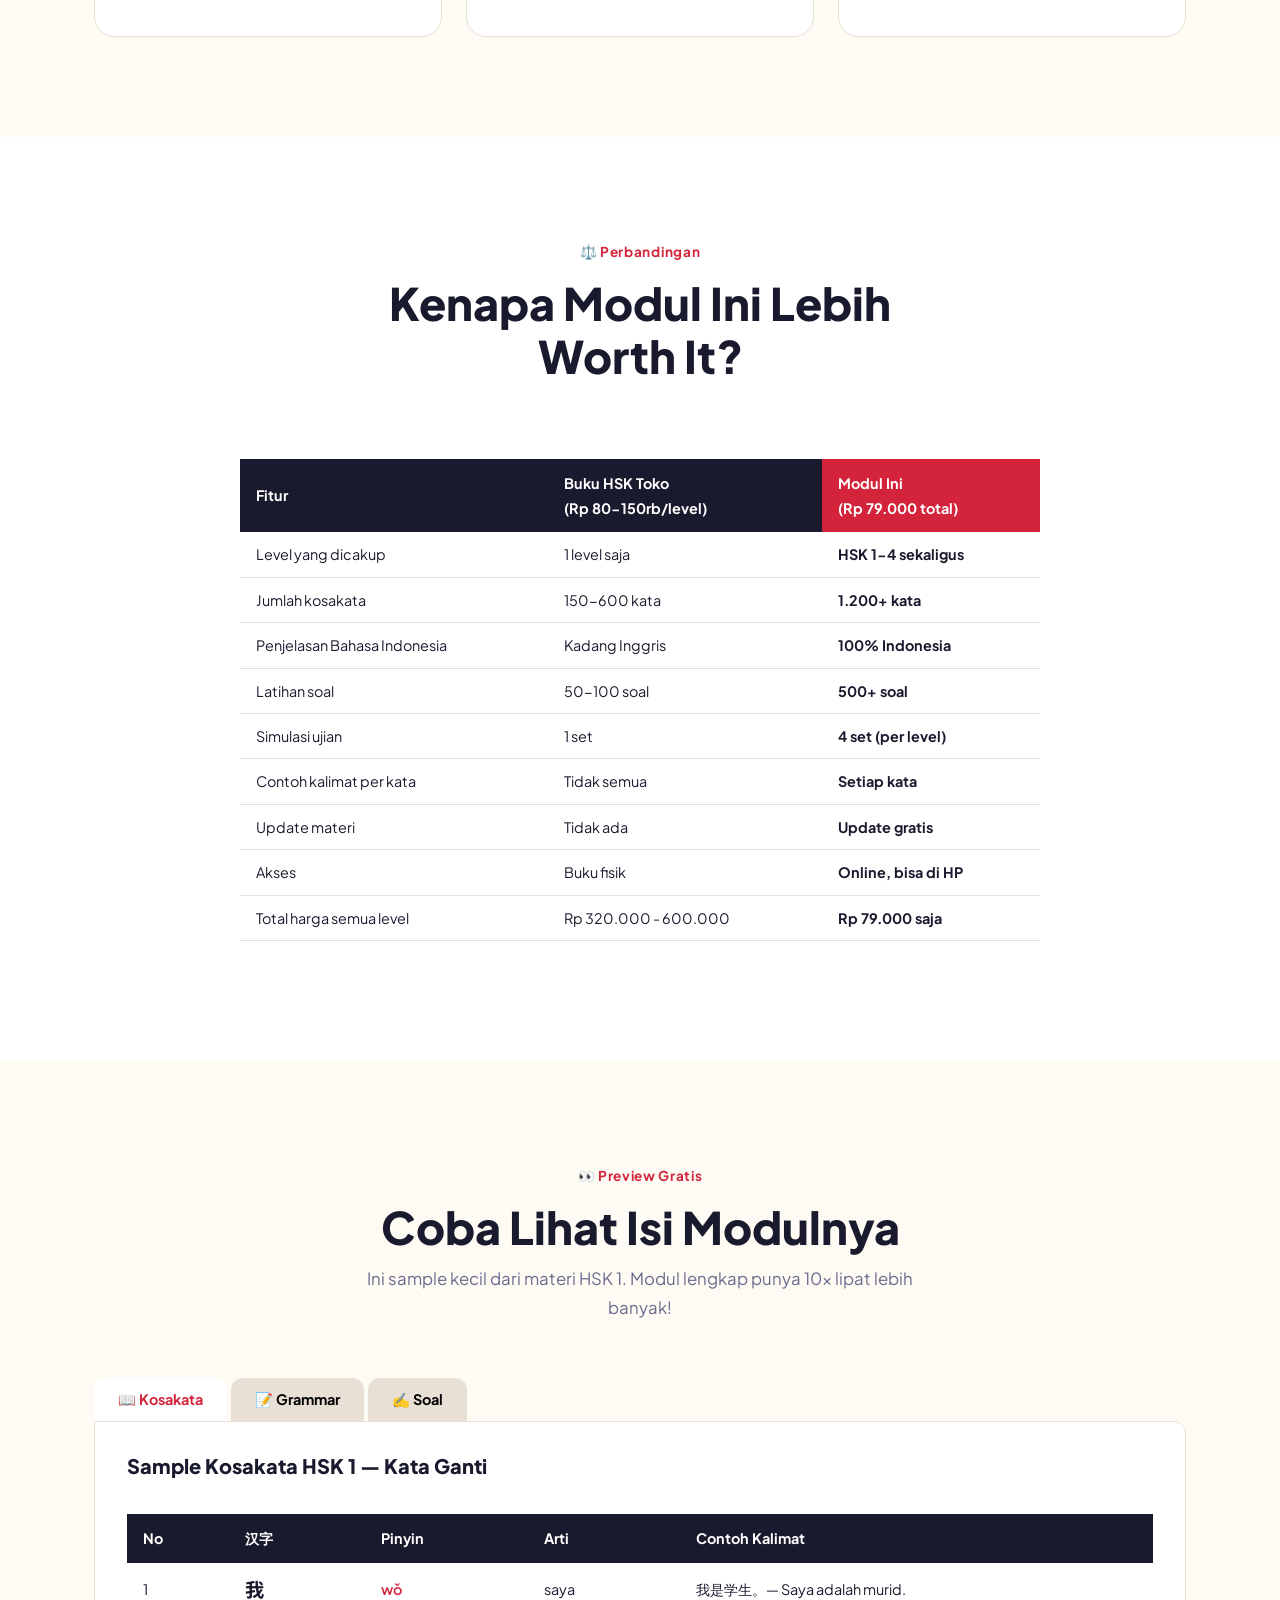
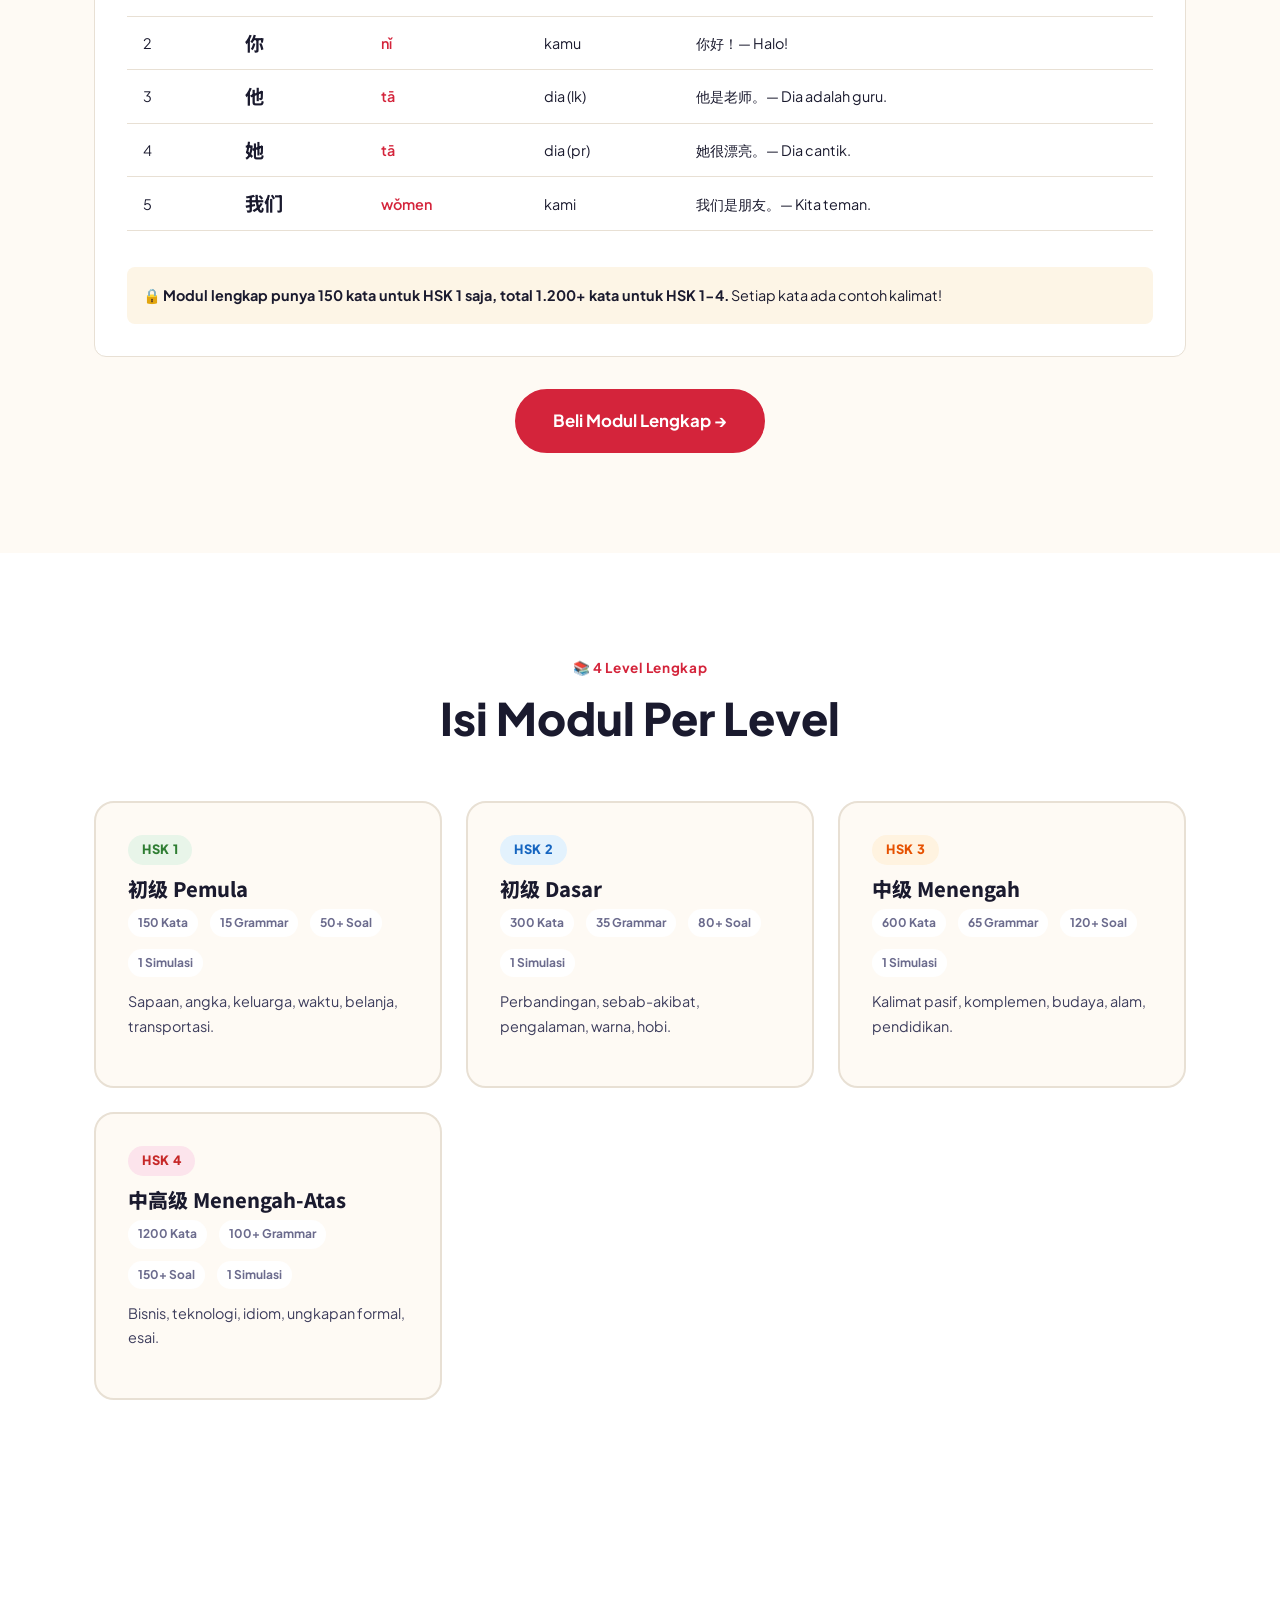
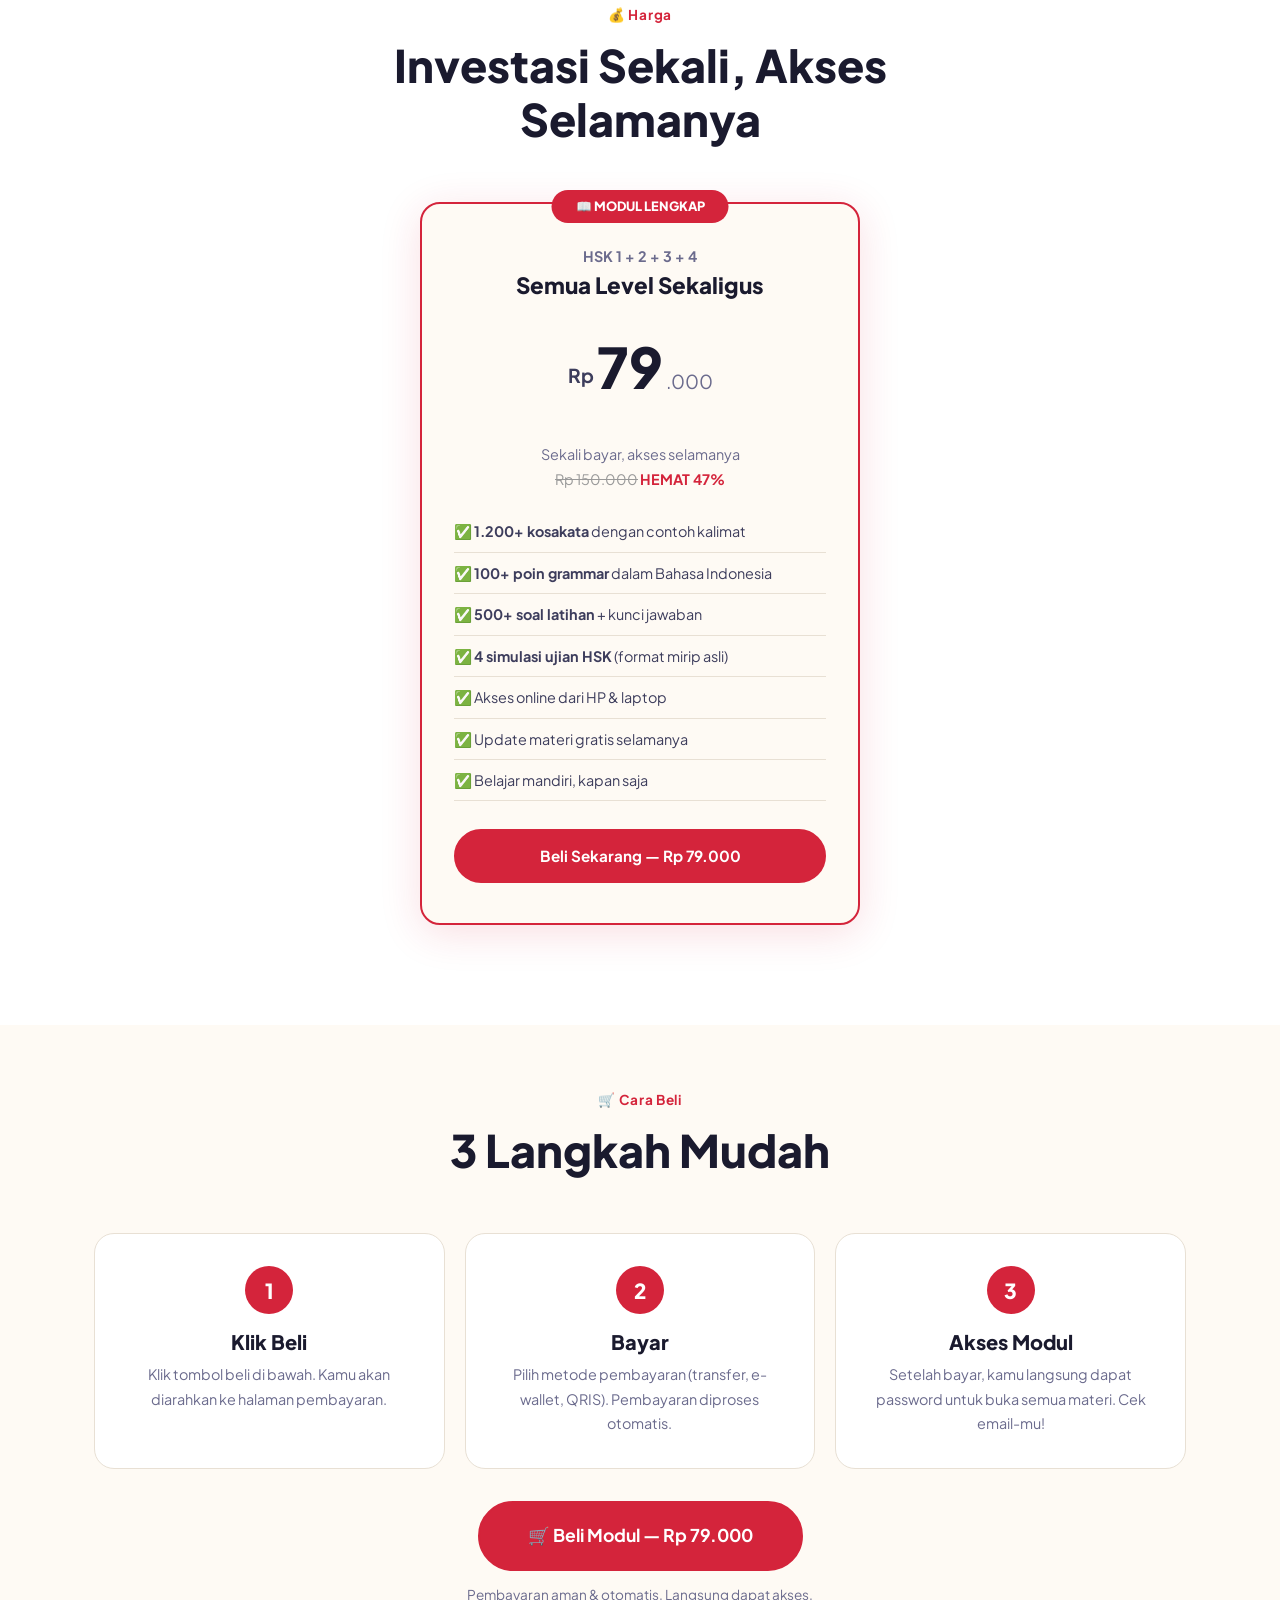
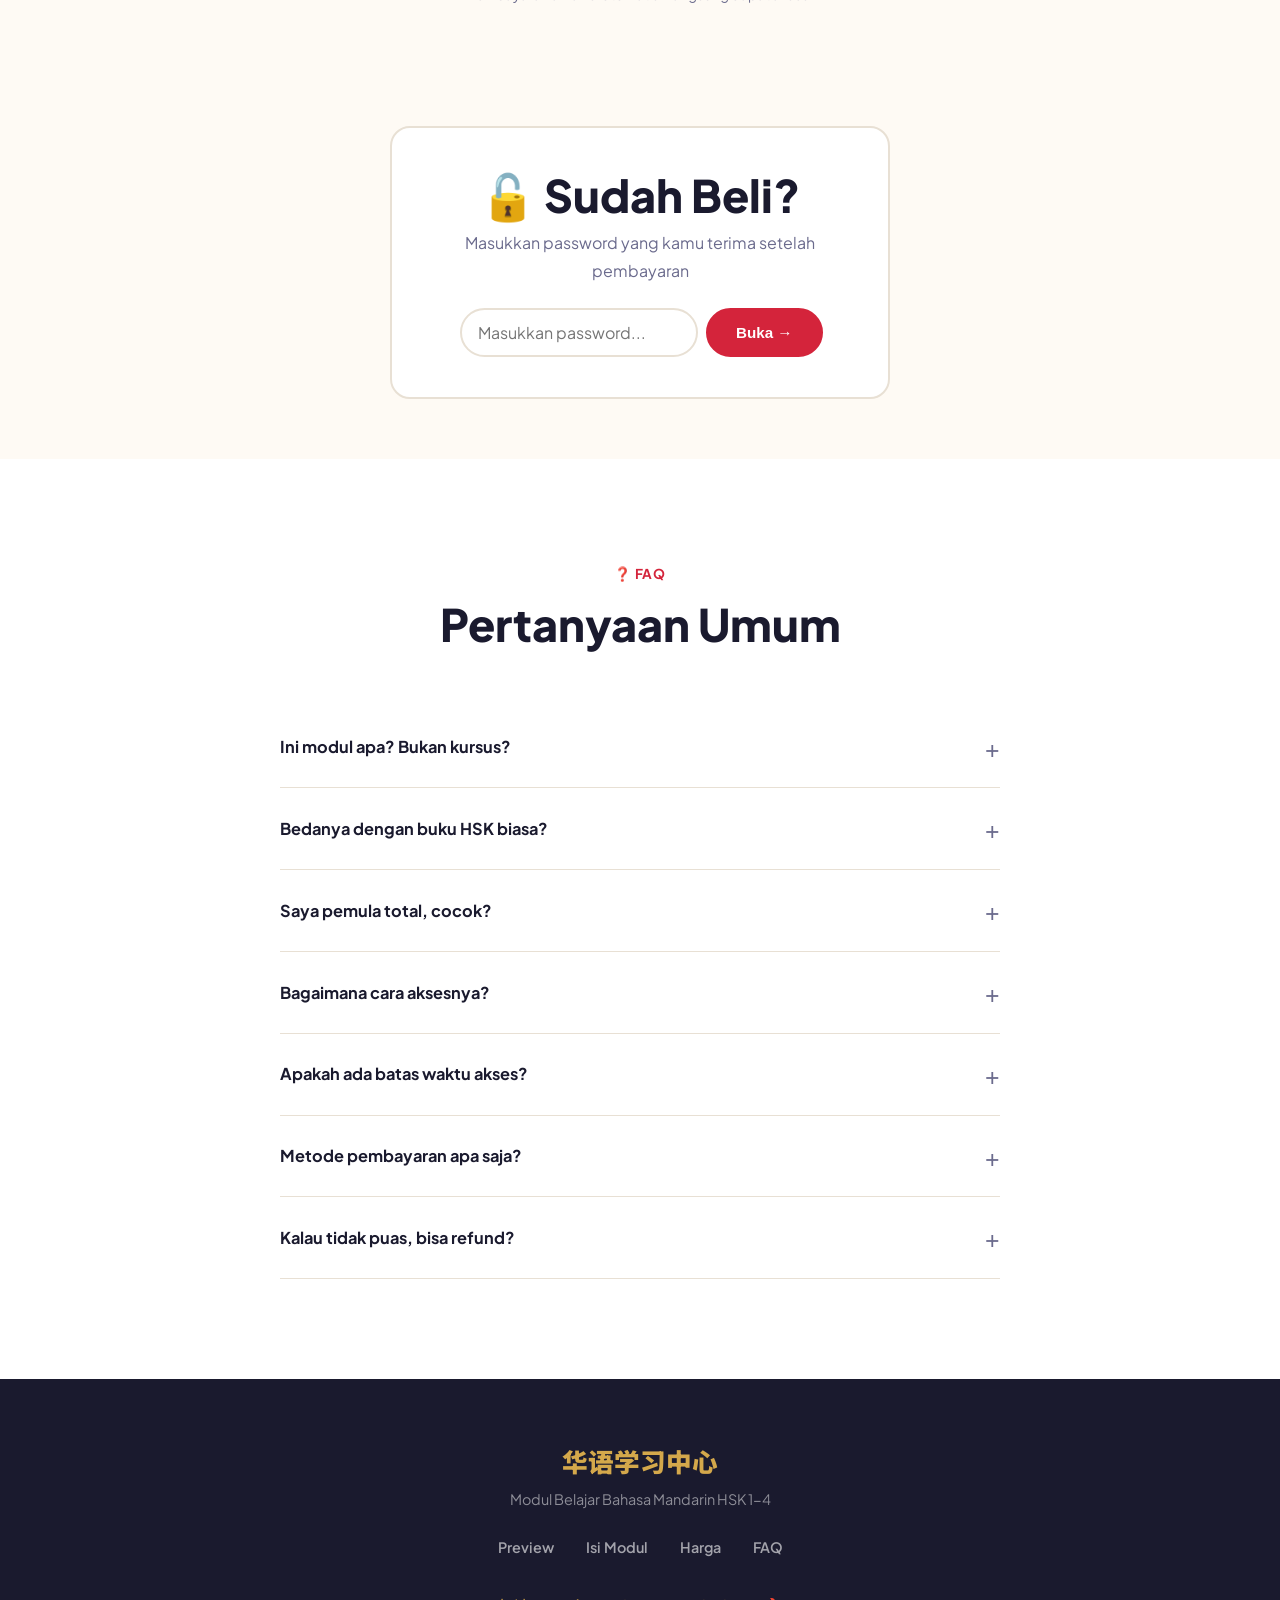
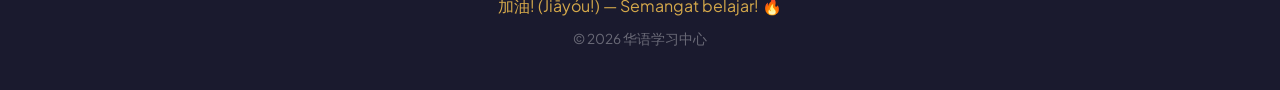
==== commit 51184996: "Add files via upload" ====
--- a/index.html
+++ b/index.html
@@ -3,30 +3,23 @@
 <head>
   <meta charset="UTF-8">
   <meta name="viewport" content="width=device-width, initial-scale=1.0">
-  <title>华语学习中心 | Pusat Belajar Bahasa Mandarin HSK 1-4</title>
-  <meta name="description" content="Belajar Bahasa Mandarin dari NOL sampai MAHIR. Kurikulum HSK 1-4 lengkap dengan kosakata, grammar, dan latihan soal.">
+  <title>华语学习中心 | Modul Belajar Mandarin HSK 1-4</title>
+  <meta name="description" content="Modul belajar Bahasa Mandarin online HSK 1-4. Kosakata lengkap, grammar, ratusan latihan soal, dan simulasi ujian HSK. Harga terjangkau.">
   <link href="https://fonts.googleapis.com/css2?family=Noto+Sans+SC:wght@400;500;700;900&family=Plus+Jakarta+Sans:wght@400;500;600;700;800&display=swap" rel="stylesheet">
   <link rel="stylesheet" href="style.css">
 </head>
 <body>
-
-<!-- NAVBAR -->
 <nav class="navbar" id="navbar">
   <div class="container nav-content">
-    <a href="index.html" class="logo">
-      <span class="logo-cn">华语</span>
-      <span class="logo-id">Mandarin</span>
-    </a>
+    <a href="index.html" class="logo"><span class="logo-cn">华语</span><span class="logo-id">Mandarin</span></a>
     <div class="nav-links" id="navLinks">
-      <a href="#levels">Level HSK</a>
-      <a href="#features">Fitur</a>
-      <a href="#pricing">Harga</a>
+      <a href="#preview">Preview Materi</a>
+      <a href="#isi">Isi Modul</a>
+      <a href="#harga">Harga</a>
       <a href="#faq">FAQ</a>
-      <a href="#contact" class="btn btn-nav">Daftar Sekarang</a>
-    </div>
-    <button class="hamburger" id="hamburger" aria-label="Menu">
-      <span></span><span></span><span></span>
-    </button>
+      <a href="#beli" class="btn btn-nav">Beli Sekarang</a>
+    </div>
+    <button class="hamburger" id="hamburger" aria-label="Menu"><span></span><span></span><span></span></button>
   </div>
 </nav>
 
@@ -34,253 +27,210 @@
 <section class="hero">
   <div class="hero-bg-text">华语</div>
   <div class="container hero-content">
-    <div class="hero-badge">🔥 Batch Baru — Pendaftaran Dibuka!</div>
-    <h1>Belajar <span class="text-accent">Bahasa Mandarin</span> dari Nol sampai Mahir</h1>
-    <p class="hero-sub">Kurikulum terstruktur HSK 1-4 dengan <strong>1.200+ kosakata</strong>, grammar lengkap, dan latihan soal. Semua dalam Bahasa Indonesia.</p>
+    <div class="hero-badge">🔥 Modul Terlengkap — Harga Pelajar!</div>
+    <h1>Modul Belajar <span class="text-accent">Bahasa Mandarin</span> HSK 1-4</h1>
+    <p class="hero-sub">Buku latihan online terlengkap dengan <strong>1.200+ kosakata</strong>, grammar, <strong>500+ soal latihan</strong>, dan simulasi ujian HSK. Semua dalam Bahasa Indonesia. Belajar sendiri, kapan saja.</p>
     <div class="hero-actions">
-      <a href="#pricing" class="btn btn-primary btn-lg">Lihat Paket Kursus</a>
-      <a href="#levels" class="btn btn-outline btn-lg">Coba Materi Gratis →</a>
+      <a href="#harga" class="btn btn-primary btn-lg">Beli Modul — Rp 79.000</a>
+      <a href="#preview" class="btn btn-outline btn-lg">Lihat Preview →</a>
     </div>
     <div class="hero-stats">
-      <div class="stat">
-        <span class="stat-num">1200+</span>
-        <span class="stat-label">Kosakata</span>
-      </div>
-      <div class="stat">
-        <span class="stat-num">100+</span>
-        <span class="stat-label">Poin Grammar</span>
-      </div>
-      <div class="stat">
-        <span class="stat-num">4</span>
-        <span class="stat-label">Level HSK</span>
-      </div>
-      <div class="stat">
-        <span class="stat-num">500+</span>
-        <span class="stat-label">Soal Latihan</span>
-      </div>
-    </div>
-  </div>
-</section>
-
-<!-- LEVELS -->
-<section class="levels" id="levels">
-  <div class="container">
-    <div class="section-header">
-      <span class="section-tag">📚 Materi Kursus</span>
-      <h2>Pilih Level Kamu</h2>
-      <p>Dari pemula absolut hingga menengah-atas, semua tersedia</p>
-    </div>
+      <div class="stat"><span class="stat-num">1200+</span><span class="stat-label">Kosakata</span></div>
+      <div class="stat"><span class="stat-num">100+</span><span class="stat-label">Poin Grammar</span></div>
+      <div class="stat"><span class="stat-num">500+</span><span class="stat-label">Soal Latihan</span></div>
+      <div class="stat"><span class="stat-num">4</span><span class="stat-label">Simulasi Ujian</span></div>
+    </div>
+  </div>
+</section>
+
+<!-- BEDANYA -->
+<section class="features" id="isi">
+  <div class="container">
+    <div class="section-header">
+      <span class="section-tag">📦 Isi Modul</span>
+      <h2>Apa yang Kamu Dapat?</h2>
+      <p>Lebih lengkap dari buku HSK yang dijual di toko</p>
+    </div>
+    <div class="features-grid">
+      <div class="feature-card"><div class="feature-icon">📖</div><h3>1.200+ Kosakata</h3><p>HSK 1-4 lengkap. Setiap kata ada Hanzi, Pinyin, arti Bahasa Indonesia, dan contoh kalimat.</p></div>
+      <div class="feature-card"><div class="feature-icon">📝</div><h3>100+ Poin Grammar</h3><p>Penjelasan tata bahasa dengan rumus, contoh, dan tips. Dari yang paling dasar sampai kompleks.</p></div>
+      <div class="feature-card"><div class="feature-icon">✍️</div><h3>500+ Soal Latihan</h3><p>Pilihan ganda, isi titik-titik, terjemahan, susun kalimat, koreksi kalimat, pemahaman bacaan.</p></div>
+      <div class="feature-card"><div class="feature-icon">📋</div><h3>Simulasi Ujian HSK</h3><p>4 set simulasi ujian (HSK 1-4) dengan format mirip ujian asli. Lengkap dengan kunci jawaban.</p></div>
+      <div class="feature-card"><div class="feature-icon">🇮🇩</div><h3>100% Bahasa Indonesia</h3><p>Semua penjelasan dalam Bahasa Indonesia. Tidak perlu mengerti Bahasa Inggris.</p></div>
+      <div class="feature-card"><div class="feature-icon">♾️</div><h3>Akses Selamanya</h3><p>Sekali bayar, akses selamanya. Bisa dibuka kapan saja dari HP atau laptop.</p></div>
+    </div>
+  </div>
+</section>
+
+<!-- COMPARISON -->
+<section class="levels" id="compare">
+  <div class="container">
+    <div class="section-header">
+      <span class="section-tag">⚖️ Perbandingan</span>
+      <h2>Kenapa Modul Ini Lebih Worth It?</h2>
+    </div>
+    <div class="table-wrapper" style="max-width:800px;margin:0 auto;">
+      <table class="vocab-table">
+        <thead><tr><th>Fitur</th><th>Buku HSK Toko<br>(Rp 80-150rb/level)</th><th style="background:var(--red)">Modul Ini<br>(Rp 79.000 total)</th></tr></thead>
+        <tbody>
+          <tr><td>Level yang dicakup</td><td>1 level saja</td><td><strong>HSK 1-4 sekaligus</strong></td></tr>
+          <tr><td>Jumlah kosakata</td><td>150-600 kata</td><td><strong>1.200+ kata</strong></td></tr>
+          <tr><td>Penjelasan Bahasa Indonesia</td><td>Kadang Inggris</td><td><strong>100% Indonesia</strong></td></tr>
+          <tr><td>Latihan soal</td><td>50-100 soal</td><td><strong>500+ soal</strong></td></tr>
+          <tr><td>Simulasi ujian</td><td>1 set</td><td><strong>4 set (per level)</strong></td></tr>
+          <tr><td>Contoh kalimat per kata</td><td>Tidak semua</td><td><strong>Setiap kata</strong></td></tr>
+          <tr><td>Update materi</td><td>Tidak ada</td><td><strong>Update gratis</strong></td></tr>
+          <tr><td>Akses</td><td>Buku fisik</td><td><strong>Online, bisa di HP</strong></td></tr>
+          <tr><td>Total harga semua level</td><td>Rp 320.000 - 600.000</td><td><strong>Rp 79.000 saja</strong></td></tr>
+        </tbody>
+      </table>
+    </div>
+  </div>
+</section>
+
+<!-- PREVIEW -->
+<section class="features" id="preview">
+  <div class="container">
+    <div class="section-header">
+      <span class="section-tag">👀 Preview Gratis</span>
+      <h2>Coba Lihat Isi Modulnya</h2>
+      <p>Ini sample kecil dari materi HSK 1. Modul lengkap punya 10x lipat lebih banyak!</p>
+    </div>
+
+    <div class="tab-container">
+      <div class="tab-nav">
+        <button class="tab-btn active" data-tab="prev-vocab">📖 Kosakata</button>
+        <button class="tab-btn" data-tab="prev-grammar">📝 Grammar</button>
+        <button class="tab-btn" data-tab="prev-soal">✍️ Soal</button>
+      </div>
+
+      <div class="tab-content active" id="prev-vocab">
+        <h3 style="margin-top:0">Sample Kosakata HSK 1 — Kata Ganti</h3>
+        <div class="table-wrapper">
+        <table class="vocab-table">
+          <thead><tr><th>No</th><th>汉字</th><th>Pinyin</th><th>Arti</th><th>Contoh Kalimat</th></tr></thead>
+          <tbody>
+            <tr><td>1</td><td class="hanzi">我</td><td class="pinyin">wǒ</td><td>saya</td><td>我是学生。— Saya adalah murid.</td></tr>
+            <tr><td>2</td><td class="hanzi">你</td><td class="pinyin">nǐ</td><td>kamu</td><td>你好！— Halo!</td></tr>
+            <tr><td>3</td><td class="hanzi">他</td><td class="pinyin">tā</td><td>dia (lk)</td><td>他是老师。— Dia adalah guru.</td></tr>
+            <tr><td>4</td><td class="hanzi">她</td><td class="pinyin">tā</td><td>dia (pr)</td><td>她很漂亮。— Dia cantik.</td></tr>
+            <tr><td>5</td><td class="hanzi">我们</td><td class="pinyin">wǒmen</td><td>kami</td><td>我们是朋友。— Kita teman.</td></tr>
+          </tbody>
+        </table>
+        </div>
+        <p style="margin-top:16px;padding:16px;background:var(--gold-light);border-radius:8px;font-size:0.9rem;">🔒 <strong>Modul lengkap punya 150 kata untuk HSK 1 saja, total 1.200+ kata untuk HSK 1-4.</strong> Setiap kata ada contoh kalimat!</p>
+      </div>
+
+      <div class="tab-content" id="prev-grammar">
+        <div class="grammar-box">
+          <h4>1. Kalimat Dasar: Subjek + Verb + Objek</h4>
+          <p>Bahasa Mandarin menggunakan struktur <strong>S + V + O</strong>, sama seperti Bahasa Indonesia.</p>
+          <div class="example"><div class="cn">我 吃 饭。</div><div class="py">Wǒ chī fàn.</div><div class="id">Saya makan nasi.</div></div>
+          <div class="example"><div class="cn">她 看 书。</div><div class="py">Tā kàn shū.</div><div class="id">Dia membaca buku.</div></div>
+        </div>
+        <div class="grammar-box">
+          <h4>2. Partikel Tanya 吗 (ma)</h4>
+          <p>Tambahkan <strong>吗</strong> di akhir pernyataan untuk membuat pertanyaan ya/tidak.</p>
+          <div class="example"><div class="cn">你是学生吗？</div><div class="py">Nǐ shì xuésheng ma?</div><div class="id">Apakah kamu murid?</div></div>
+          <div class="tip">Sangat simpel! Cukup tambah 吗 di akhir kalimat.</div>
+        </div>
+        <p style="margin-top:16px;padding:16px;background:var(--gold-light);border-radius:8px;font-size:0.9rem;">🔒 <strong>Ini 2 dari 100+ poin grammar.</strong> Modul lengkap mencakup semua grammar HSK 1-4 dengan penjelasan detail.</p>
+      </div>
+
+      <div class="tab-content" id="prev-soal">
+        <div class="exercise-box">
+          <h4>Sample: Pilihan Ganda HSK 1</h4>
+          <ol>
+            <li>"Terima kasih" dalam Mandarin: <div class="options">A) 对不起 &nbsp; B) 谢谢 &nbsp; C) 再见 &nbsp; D) 没关系</div></li>
+            <li>苹果 (píngguǒ) artinya: <div class="options">A) Jeruk &nbsp; B) Pisang &nbsp; C) Apel &nbsp; D) Mangga</div></li>
+          </ol>
+          <button class="answer-toggle" onclick="this.nextElementSibling.classList.toggle('show')">Lihat Jawaban</button>
+          <div class="answers"><strong>Jawaban:</strong> 1-B, 2-C</div>
+        </div>
+        <p style="margin-top:16px;padding:16px;background:var(--gold-light);border-radius:8px;font-size:0.9rem;">🔒 <strong>Ini 2 dari 500+ soal.</strong> Modul lengkap termasuk pilihan ganda, isi titik-titik, terjemahan, susun kalimat, pemahaman bacaan, DAN simulasi ujian HSK per level!</p>
+      </div>
+    </div>
+
+    <div style="text-align:center;margin-top:32px;">
+      <a href="#harga" class="btn btn-primary btn-lg">Beli Modul Lengkap →</a>
+    </div>
+  </div>
+</section>
+
+<!-- LEVEL OVERVIEW -->
+<section class="levels">
+  <div class="container">
+    <div class="section-header"><span class="section-tag">📚 4 Level Lengkap</span><h2>Isi Modul Per Level</h2></div>
     <div class="levels-grid">
-      <a href="hsk1.html" class="level-card level-1">
-        <div class="level-badge">HSK 1</div>
-        <h3>初级 Pemula</h3>
-        <div class="level-stats">
-          <span>150 Kata</span>
-          <span>15 Grammar</span>
-          <span>6 Minggu</span>
-        </div>
-        <p>Sapaan, perkenalan, angka, kalimat dasar. Mulai dari nol!</p>
-        <ul class="level-topics">
-          <li>Kata ganti & sapaan</li>
-          <li>Angka, tanggal, waktu</li>
-          <li>Makanan & belanja</li>
-          <li>Kalimat dasar S+V+O</li>
-        </ul>
-        <span class="level-cta">Lihat Materi →</span>
-      </a>
-      <a href="hsk2.html" class="level-card level-2">
-        <div class="level-badge">HSK 2</div>
-        <h3>初级 Dasar</h3>
-        <div class="level-stats">
-          <span>300 Kata</span>
-          <span>35 Grammar</span>
-          <span>6 Minggu</span>
-        </div>
-        <p>Percakapan sehari-hari, perbandingan, dan kalimat majemuk.</p>
-        <ul class="level-topics">
-          <li>Perbandingan (比)</li>
-          <li>Sebab-akibat</li>
-          <li>Warna, hobi, kesehatan</li>
-          <li>Pengalaman (过)</li>
-        </ul>
-        <span class="level-cta">Lihat Materi →</span>
-      </a>
-      <a href="hsk3.html" class="level-card level-3">
-        <div class="level-badge">HSK 3</div>
-        <h3>中级 Menengah</h3>
-        <div class="level-stats">
-          <span>600 Kata</span>
-          <span>65 Grammar</span>
-          <span>8 Minggu</span>
-        </div>
-        <p>Diskusi umum, baca berita, dan menulis email.</p>
-        <ul class="level-topics">
-          <li>Kalimat pasif (被)</li>
-          <li>Komplemen arah & derajat</li>
-          <li>Budaya & tradisi</li>
-          <li>Klausa kompleks</li>
-        </ul>
-        <span class="level-cta">Lihat Materi →</span>
-      </a>
-      <a href="hsk4.html" class="level-card level-4">
-        <div class="level-badge">HSK 4</div>
-        <h3>中高级 Menengah-Atas</h3>
-        <div class="level-stats">
-          <span>1200 Kata</span>
-          <span>100+ Grammar</span>
-          <span>10 Minggu</span>
-        </div>
-        <p>Diskusi topik luas, baca artikel, menulis esai.</p>
-        <ul class="level-topics">
-          <li>Komplemen potensial</li>
-          <li>Kata sambung formal</li>
-          <li>Bisnis & teknologi</li>
-          <li>Idiom & ungkapan</li>
-        </ul>
-        <span class="level-cta">Lihat Materi →</span>
-      </a>
-    </div>
-  </div>
-</section>
-
-<!-- FEATURES -->
-<section class="features" id="features">
-  <div class="container">
-    <div class="section-header">
-      <span class="section-tag">✨ Kenapa Belajar di Sini?</span>
-      <h2>Semua yang Kamu Butuhkan</h2>
-    </div>
-    <div class="features-grid">
-      <div class="feature-card">
-        <div class="feature-icon">📖</div>
-        <h3>Kosakata Lengkap</h3>
-        <p>Setiap kata dilengkapi Hanzi, Pinyin, arti Bahasa Indonesia, dan contoh kalimat yang relevan.</p>
-      </div>
-      <div class="feature-card">
-        <div class="feature-icon">📝</div>
-        <h3>Grammar Jelas</h3>
-        <p>Penjelasan tata bahasa dalam Bahasa Indonesia dengan rumus, contoh, dan tips mudah diingat.</p>
-      </div>
-      <div class="feature-card">
-        <div class="feature-icon">✍️</div>
-        <h3>Latihan Soal</h3>
-        <p>Pilihan ganda, isi titik-titik, terjemahan, dan simulasi ujian HSK mirip asli.</p>
-      </div>
-      <div class="feature-card">
-        <div class="feature-icon">📊</div>
-        <h3>Tracker Progress</h3>
-        <p>Pantau perkembangan belajarmu — kosakata yang dikuasai, skor latihan, dan pencapaian.</p>
-      </div>
-      <div class="feature-card">
-        <div class="feature-icon">🇮🇩</div>
-        <h3>Bahasa Indonesia</h3>
-        <p>Semua penjelasan dalam Bahasa Indonesia. Tidak perlu mengerti Bahasa Inggris!</p>
-      </div>
-      <div class="feature-card">
-        <div class="feature-icon">♾️</div>
-        <h3>Akses Selamanya</h3>
-        <p>Sekali bayar, akses selamanya. Termasuk update materi gratis di masa depan.</p>
-      </div>
-    </div>
-  </div>
-</section>
-
-<!-- PRICING -->
-<section class="pricing" id="pricing">
-  <div class="container">
-    <div class="section-header">
-      <span class="section-tag">💰 Harga</span>
-      <h2>Pilih Paket Kursus</h2>
-      <p>Investasi terbaik untuk masa depan karirmu</p>
-    </div>
-    <div class="pricing-grid">
-      <div class="price-card">
-        <div class="price-level">🌱 Starter</div>
-        <h3>HSK 1</h3>
+      <div class="level-card level-1 visible"><div class="level-badge">HSK 1</div><h3>初级 Pemula</h3><div class="level-stats"><span>150 Kata</span><span>15 Grammar</span><span>50+ Soal</span><span>1 Simulasi</span></div><p>Sapaan, angka, keluarga, waktu, belanja, transportasi.</p></div>
+      <div class="level-card level-2 visible"><div class="level-badge">HSK 2</div><h3>初级 Dasar</h3><div class="level-stats"><span>300 Kata</span><span>35 Grammar</span><span>80+ Soal</span><span>1 Simulasi</span></div><p>Perbandingan, sebab-akibat, pengalaman, warna, hobi.</p></div>
+      <div class="level-card level-3 visible"><div class="level-badge">HSK 3</div><h3>中级 Menengah</h3><div class="level-stats"><span>600 Kata</span><span>65 Grammar</span><span>120+ Soal</span><span>1 Simulasi</span></div><p>Kalimat pasif, komplemen, budaya, alam, pendidikan.</p></div>
+      <div class="level-card level-4 visible"><div class="level-badge">HSK 4</div><h3>中高级 Menengah-Atas</h3><div class="level-stats"><span>1200 Kata</span><span>100+ Grammar</span><span>150+ Soal</span><span>1 Simulasi</span></div><p>Bisnis, teknologi, idiom, ungkapan formal, esai.</p></div>
+    </div>
+  </div>
+</section>
+
+<!-- HARGA -->
+<section class="pricing" id="harga">
+  <div class="container">
+    <div class="section-header"><span class="section-tag">💰 Harga</span><h2>Investasi Sekali, Akses Selamanya</h2></div>
+    <div style="max-width:440px;margin:0 auto;">
+      <div class="price-card price-popular visible" style="transform:none;">
+        <div class="popular-tag">📖 MODUL LENGKAP</div>
+        <div class="price-level">HSK 1 + 2 + 3 + 4</div>
+        <h3>Semua Level Sekaligus</h3>
         <div class="price-amount">
           <span class="currency">Rp</span>
-          <span class="amount">XXX</span>
+          <span class="amount">79</span>
           <span class="period">.000</span>
         </div>
+        <p style="text-align:center;color:var(--ink-lighter);margin-bottom:20px;font-size:0.9rem;">Sekali bayar, akses selamanya<br><s style="color:#999">Rp 150.000</s> <span style="color:var(--red);font-weight:700;">HEMAT 47%</span></p>
         <ul class="price-features">
-          <li>✅ 150 kosakata lengkap</li>
-          <li>✅ 15 poin grammar</li>
-          <li>✅ Latihan soal + kunci jawaban</li>
-          <li>✅ Akses selamanya</li>
-          <li>✅ Template flashcard</li>
+          <li>✅ <strong>1.200+ kosakata</strong> dengan contoh kalimat</li>
+          <li>✅ <strong>100+ poin grammar</strong> dalam Bahasa Indonesia</li>
+          <li>✅ <strong>500+ soal latihan</strong> + kunci jawaban</li>
+          <li>✅ <strong>4 simulasi ujian HSK</strong> (format mirip asli)</li>
+          <li>✅ Akses online dari HP & laptop</li>
+          <li>✅ Update materi gratis selamanya</li>
+          <li>✅ Belajar mandiri, kapan saja</li>
         </ul>
-        <a href="#contact" class="btn btn-outline btn-block">Pilih Paket</a>
-      </div>
-      <div class="price-card">
-        <div class="price-level">🌿 Basic</div>
-        <h3>HSK 1 + 2</h3>
-        <div class="price-amount">
-          <span class="currency">Rp</span>
-          <span class="amount">XXX</span>
-          <span class="period">.000</span>
-        </div>
-        <ul class="price-features">
-          <li>✅ 300 kosakata lengkap</li>
-          <li>✅ 35 poin grammar</li>
-          <li>✅ Latihan soal + simulasi ujian</li>
-          <li>✅ Akses selamanya</li>
-          <li>✅ 2x konsultasi pribadi</li>
-        </ul>
-        <a href="#contact" class="btn btn-outline btn-block">Pilih Paket</a>
-      </div>
-      <div class="price-card price-popular">
-        <div class="popular-tag">⭐ BEST VALUE</div>
-        <div class="price-level">🏆 Complete</div>
-        <h3>HSK 1-4</h3>
-        <div class="price-amount">
-          <span class="currency">Rp</span>
-          <span class="amount">XXX</span>
-          <span class="period">.000</span>
-        </div>
-        <ul class="price-features">
-          <li>✅ <strong>1.200 kosakata</strong> lengkap</li>
-          <li>✅ <strong>100+ poin grammar</strong></li>
-          <li>✅ Latihan soal + simulasi ujian</li>
-          <li>✅ Akses selamanya</li>
-          <li>✅ <strong>8x konsultasi pribadi</strong></li>
-          <li>✅ Grup belajar eksklusif</li>
-          <li>✅ Sertifikat penyelesaian</li>
-        </ul>
-        <a href="#contact" class="btn btn-primary btn-block">Pilih Paket</a>
-      </div>
-    </div>
-  </div>
-</section>
-
-<!-- TESTIMONIALS -->
-<section class="testimonials">
-  <div class="container">
-    <div class="section-header">
-      <span class="section-tag">💬 Testimoni</span>
-      <h2>Kata Mereka</h2>
-    </div>
-    <div class="testimonials-grid">
-      <div class="testimonial-card">
-        <div class="testimonial-stars">⭐⭐⭐⭐⭐</div>
-        <p>"Dalam 3 bulan, saya sudah bisa percakapan dasar dengan teman dari Tiongkok. Materinya jelas dan terstruktur banget!"</p>
-        <div class="testimonial-author">
-          <strong>— Murid HSK 2</strong>
-        </div>
-      </div>
-      <div class="testimonial-card">
-        <div class="testimonial-stars">⭐⭐⭐⭐⭐</div>
-        <p>"Saya pakai materi ini untuk persiapan ujian HSK 3 dan lulus! Latihan soalnya mirip banget dengan ujian asli."</p>
-        <div class="testimonial-author">
-          <strong>— Murid HSK 3</strong>
-        </div>
-      </div>
-      <div class="testimonial-card">
-        <div class="testimonial-stars">⭐⭐⭐⭐⭐</div>
-        <p>"Penjelasan grammar-nya yang paling saya suka. Simpel, pakai bahasa Indonesia, dan banyak contoh kalimat."</p>
-        <div class="testimonial-author">
-          <strong>— Murid HSK 1</strong>
-        </div>
-      </div>
+        <a href="#beli" class="btn btn-primary btn-block" id="buyBtn">Beli Sekarang — Rp 79.000</a>
+      </div>
+    </div>
+  </div>
+</section>
+
+<!-- BELI -->
+<section class="contact" id="beli" style="padding:60px 0;">
+  <div class="container">
+    <div class="section-header">
+      <span class="section-tag">🛒 Cara Beli</span>
+      <h2>3 Langkah Mudah</h2>
+    </div>
+    <div class="steps-grid">
+      <div class="step-card visible"><div class="step-num">1</div><h3>Klik Beli</h3><p>Klik tombol beli di bawah. Kamu akan diarahkan ke halaman pembayaran.</p></div>
+      <div class="step-card visible"><div class="step-num">2</div><h3>Bayar</h3><p>Pilih metode pembayaran (transfer, e-wallet, QRIS). Pembayaran diproses otomatis.</p></div>
+      <div class="step-card visible"><div class="step-num">3</div><h3>Akses Modul</h3><p>Setelah bayar, kamu langsung dapat password untuk buka semua materi. Cek email-mu!</p></div>
+    </div>
+    <div style="text-align:center;margin-top:32px;">
+      <!-- GANTI LINK INI dengan link pembayaran kamu (Lemonsqueezy/Gumroad/dll) -->
+      <a href="https://LINK-PEMBAYARAN-KAMU" class="btn btn-primary btn-lg" target="_blank" style="font-size:1.1rem;padding:18px 48px;">🛒 Beli Modul — Rp 79.000</a>
+      <p style="margin-top:12px;color:var(--ink-lighter);font-size:0.85rem;">Pembayaran aman & otomatis. Langsung dapat akses.</p>
+    </div>
+  </div>
+</section>
+
+<!-- SUDAH BELI -->
+<section class="features" id="akses" style="padding:60px 0;">
+  <div class="container">
+    <div style="max-width:500px;margin:0 auto;text-align:center;background:var(--white);padding:40px;border-radius:var(--radius-lg);border:2px solid var(--border);">
+      <h2 style="margin-bottom:8px;">🔓 Sudah Beli?</h2>
+      <p style="color:var(--ink-lighter);margin-bottom:24px;">Masukkan password yang kamu terima setelah pembayaran</p>
+      <div style="display:flex;gap:8px;max-width:360px;margin:0 auto;">
+        <input type="password" id="passInput" placeholder="Masukkan password..." style="flex:1;padding:12px 16px;border:2px solid var(--border);border-radius:50px;font-size:1rem;font-family:inherit;outline:none;" onfocus="this.style.borderColor='var(--red)'" onblur="this.style.borderColor='var(--border)'">
+        <button onclick="checkPass()" class="btn btn-primary" style="white-space:nowrap;">Buka →</button>
+      </div>
+      <p id="passError" style="color:var(--red);font-size:0.85rem;margin-top:8px;display:none;">Password salah. Cek email-mu setelah pembayaran.</p>
     </div>
   </div>
 </section>
@@ -288,63 +238,15 @@
 <!-- FAQ -->
 <section class="faq" id="faq">
   <div class="container">
-    <div class="section-header">
-      <span class="section-tag">❓ FAQ</span>
-      <h2>Pertanyaan yang Sering Ditanyakan</h2>
-    </div>
+    <div class="section-header"><span class="section-tag">❓ FAQ</span><h2>Pertanyaan Umum</h2></div>
     <div class="faq-list">
-      <details class="faq-item">
-        <summary>Saya pemula total, belum tahu apa-apa. Bisa ikut?</summary>
-        <p>Tentu! HSK 1 dirancang untuk pemula absolut. Kamu akan mulai dari nol — belajar pelafalan (pinyin), angka, sapaan, dan kalimat paling dasar.</p>
-      </details>
-      <details class="faq-item">
-        <summary>Berapa lama waktu yang dibutuhkan dari HSK 1 sampai HSK 4?</summary>
-        <p>Dengan belajar 30 menit per hari secara konsisten, sekitar <strong>10-15 bulan</strong>. HSK 1: 1-2 bulan, HSK 2: 2-3 bulan, HSK 3: 3-4 bulan, HSK 4: 4-6 bulan.</p>
-      </details>
-      <details class="faq-item">
-        <summary>Apakah ada sertifikat?</summary>
-        <p>Kami menyediakan sertifikat penyelesaian kursus. Untuk sertifikat HSK resmi, kamu perlu mengikuti ujian HSK yang diselenggarakan Confucius Institute.</p>
-      </details>
-      <details class="faq-item">
-        <summary>Belajar Mandarin Simplified atau Traditional?</summary>
-        <p>Kami mengajar <strong>Simplified Chinese (简体字)</strong> yang digunakan di Tiongkok daratan, Singapura, dan Malaysia. Ini juga yang dipakai dalam ujian HSK resmi.</p>
-      </details>
-      <details class="faq-item">
-        <summary>Bisa bayar cicilan?</summary>
-        <p>Bisa! Kami menyediakan opsi cicilan 2-3x untuk paket Intermediate dan Complete. Hubungi kami untuk detail.</p>
-      </details>
-      <details class="faq-item">
-        <summary>Bagaimana kalau saya tidak puas?</summary>
-        <p>Kami menyediakan <strong>garansi uang kembali 7 hari</strong>. Jika kamu merasa kursus ini tidak cocok, kami refund penuh tanpa ribet.</p>
-      </details>
-    </div>
-  </div>
-</section>
-
-<!-- CONTACT -->
-<section class="contact" id="contact">
-  <div class="container">
-    <div class="section-header">
-      <span class="section-tag">📞 Hubungi Kami</span>
-      <h2>Siap Mulai Belajar?</h2>
-      <p>Hubungi kami untuk mendaftar atau bertanya</p>
-    </div>
-    <div class="contact-grid">
-      <a href="https://wa.me/62XXXXXXXXXX" class="contact-card" target="_blank">
-        <div class="contact-icon">💬</div>
-        <h3>WhatsApp</h3>
-        <p>08XX-XXXX-XXXX</p>
-      </a>
-      <a href="https://instagram.com/nama_akun" class="contact-card" target="_blank">
-        <div class="contact-icon">📸</div>
-        <h3>Instagram</h3>
-        <p>@nama_akun</p>
-      </a>
-      <a href="mailto:email@contoh.com" class="contact-card">
-        <div class="contact-icon">📧</div>
-        <h3>Email</h3>
-        <p>email@contoh.com</p>
-      </a>
+      <details class="faq-item"><summary>Ini modul apa? Bukan kursus?</summary><p>Ini adalah <strong>buku latihan online</strong> — bukan kursus dan bukan kelas. Kamu belajar mandiri dengan materi yang sudah terstruktur lengkap. Bayangkan seperti buku HSK, tapi versi online yang jauh lebih lengkap dan murah.</p></details>
+      <details class="faq-item"><summary>Bedanya dengan buku HSK biasa?</summary><p>Modul ini mencakup <strong>4 level sekaligus</strong> (HSK 1-4), punya <strong>500+ soal latihan</strong>, simulasi ujian per level, dan semua penjelasan dalam Bahasa Indonesia. Kalau beli buku di toko, kamu harus beli 4 buku terpisah (Rp 80-150rb per buku).</p></details>
+      <details class="faq-item"><summary>Saya pemula total, cocok?</summary><p>Sangat cocok! Modul dimulai dari HSK 1 yang dirancang untuk pemula absolut — dari nol.</p></details>
+      <details class="faq-item"><summary>Bagaimana cara aksesnya?</summary><p>Setelah pembayaran, kamu dapat <strong>password via email</strong>. Masukkan password di website ini untuk membuka semua materi. Bisa diakses dari HP atau laptop.</p></details>
+      <details class="faq-item"><summary>Apakah ada batas waktu akses?</summary><p><strong>Tidak ada!</strong> Sekali bayar, akses selamanya. Termasuk update materi di masa depan.</p></details>
+      <details class="faq-item"><summary>Metode pembayaran apa saja?</summary><p>Transfer bank, GoPay, OVO, Dana, ShopeePay, QRIS, dan kartu kredit/debit. Semua diproses otomatis.</p></details>
+      <details class="faq-item"><summary>Kalau tidak puas, bisa refund?</summary><p>Ya! Garansi uang kembali <strong>7 hari</strong> tanpa ribet.</p></details>
     </div>
   </div>
 </section>
@@ -352,70 +254,34 @@
 <!-- FOOTER -->
 <footer class="footer">
   <div class="container footer-content">
-    <div class="footer-brand">
-      <span class="logo-cn">华语学习中心</span>
-      <p>Pusat Belajar Bahasa Mandarin HSK 1-4</p>
-    </div>
-    <div class="footer-links">
-      <a href="#levels">Materi</a>
-      <a href="#pricing">Harga</a>
-      <a href="#faq">FAQ</a>
-      <a href="#contact">Kontak</a>
-    </div>
-    <div class="footer-copy">
-      <p>加油! (Jiāyóu!) — Semangat belajar! 🔥</p>
-      <p>© 2026 华语学习中心. All rights reserved.</p>
-    </div>
+    <div class="footer-brand"><span class="logo-cn">华语学习中心</span><p>Modul Belajar Bahasa Mandarin HSK 1-4</p></div>
+    <div class="footer-links"><a href="#preview">Preview</a><a href="#isi">Isi Modul</a><a href="#harga">Harga</a><a href="#faq">FAQ</a></div>
+    <div class="footer-copy"><p>加油! (Jiāyóu!) — Semangat belajar! 🔥</p><p>© 2026 华语学习中心</p></div>
   </div>
 </footer>
 
 <script>
-// Navbar scroll effect
-const navbar = document.getElementById('navbar');
-window.addEventListener('scroll', () => {
-  navbar.classList.toggle('scrolled', window.scrollY > 50);
-});
-
-// Hamburger menu
-const hamburger = document.getElementById('hamburger');
-const navLinks = document.getElementById('navLinks');
-hamburger.addEventListener('click', () => {
-  navLinks.classList.toggle('active');
-  hamburger.classList.toggle('active');
-});
-
-// Close menu on link click
-navLinks.querySelectorAll('a').forEach(link => {
-  link.addEventListener('click', () => {
-    navLinks.classList.remove('active');
-    hamburger.classList.remove('active');
-  });
-});
-
-// Smooth scroll
-document.querySelectorAll('a[href^="#"]').forEach(anchor => {
-  anchor.addEventListener('click', function(e) {
-    e.preventDefault();
-    const target = document.querySelector(this.getAttribute('href'));
-    if (target) {
-      target.scrollIntoView({ behavior: 'smooth', block: 'start' });
-    }
-  });
-});
-
-// Animate on scroll
-const observer = new IntersectionObserver((entries) => {
-  entries.forEach(entry => {
-    if (entry.isIntersecting) {
-      entry.target.classList.add('visible');
-    }
-  });
-}, { threshold: 0.1 });
-
-document.querySelectorAll('.level-card, .feature-card, .price-card, .testimonial-card, .contact-card').forEach(el => {
-  observer.observe(el);
-});
+// Navbar
+const navbar=document.getElementById('navbar');window.addEventListener('scroll',()=>{navbar.classList.toggle('scrolled',window.scrollY>50)});
+const hamburger=document.getElementById('hamburger'),navLinks=document.getElementById('navLinks');
+hamburger.addEventListener('click',()=>{navLinks.classList.toggle('active');hamburger.classList.toggle('active')});
+navLinks.querySelectorAll('a').forEach(l=>l.addEventListener('click',()=>{navLinks.classList.remove('active');hamburger.classList.remove('active')}));
+document.querySelectorAll('a[href^="#"]').forEach(a=>{a.addEventListener('click',function(e){e.preventDefault();const t=document.querySelector(this.getAttribute('href'));if(t)t.scrollIntoView({behavior:'smooth',block:'start'})})});
+// Tabs
+document.querySelectorAll('.tab-btn').forEach(b=>{b.addEventListener('click',()=>{document.querySelectorAll('.tab-btn').forEach(x=>x.classList.remove('active'));document.querySelectorAll('.tab-content').forEach(x=>x.classList.remove('active'));b.classList.add('active');document.getElementById(b.dataset.tab).classList.add('active')})});
+// Animation
+const obs=new IntersectionObserver(e=>{e.forEach(x=>{if(x.isIntersecting)x.target.classList.add('visible')})},{threshold:0.1});
+document.querySelectorAll('.feature-card,.step-card,.price-card').forEach(el=>obs.observe(el));
+// Password check - GANTI PASSWORD INI
+function checkPass(){
+  const p=document.getElementById('passInput').value;
+  if(p==='GANTI_PASSWORD_KAMU'){
+    window.location.href='modul-hsk1.html';
+  }else{
+    document.getElementById('passError').style.display='block';
+  }
+}
+document.getElementById('passInput').addEventListener('keypress',function(e){if(e.key==='Enter')checkPass()});
 </script>
-
 </body>
 </html>
--- a/style.css
+++ b/style.css
@@ -344,6 +344,59 @@
 .back-link { display: inline-flex; align-items: center; gap: 8px; margin-top: 40px; font-weight: 700; color: var(--red); font-size: 0.95rem; }
 .back-link:hover { text-decoration: underline; }
 
+/* ===== PASSWORD GATE ===== */
+.password-gate {
+  min-height: 100vh; display: flex; align-items: center; justify-content: center;
+  padding: 24px; background: linear-gradient(160deg, var(--cream), var(--red-light));
+}
+.password-box {
+  background: var(--white); padding: 48px; border-radius: var(--radius-lg);
+  box-shadow: var(--shadow-lg); text-align: center; max-width: 420px; width: 100%;
+}
+.pass-input {
+  width: 100%; padding: 14px 20px; border: 2px solid var(--border); border-radius: 50px;
+  font-size: 1rem; font-family: 'Plus Jakarta Sans', sans-serif; outline: none;
+  transition: var(--transition);
+}
+.pass-input:focus { border-color: var(--red); }
+
+/* ===== MODULE NAV ===== */
+.module-nav { display: grid; grid-template-columns: repeat(auto-fit, minmax(200px, 1fr)); gap: 12px; margin-bottom: 20px; }
+.module-link {
+  display: block; padding: 16px 20px; border-radius: var(--radius);
+  background: var(--white); border: 2px solid var(--border); font-weight: 700;
+  font-size: 0.95rem; transition: var(--transition); text-align: center;
+}
+.module-link:hover { border-color: var(--red); transform: translateY(-2px); box-shadow: var(--shadow); }
+
+/* ===== STEPS ===== */
+.steps-grid { display: grid; grid-template-columns: repeat(auto-fit, minmax(200px, 1fr)); gap: 20px; }
+.step-card {
+  background: var(--white); padding: 32px; border-radius: var(--radius-lg);
+  border: 1px solid var(--border); text-align: center; transition: var(--transition);
+  opacity: 0; transform: translateY(20px);
+}
+.step-card.visible { opacity: 1; transform: translateY(0); }
+.step-num {
+  display: inline-flex; width: 48px; height: 48px; border-radius: 50%;
+  background: var(--red); color: var(--white); font-weight: 900; font-size: 1.3rem;
+  align-items: center; justify-content: center; margin-bottom: 16px;
+}
+.step-card h3 { margin-bottom: 8px; }
+.step-card p { color: var(--ink-lighter); font-size: 0.9rem; }
+
+/* ===== PREVIEW LOCK ===== */
+.preview-lock {
+  margin-top: 20px; padding: 16px 24px; background: var(--ink); color: var(--white);
+  border-radius: var(--radius); text-align: center; font-size: 0.95rem;
+}
+
+/* ===== CTA BOTTOM ===== */
+.cta-bottom { padding: 80px 0; background: linear-gradient(160deg, var(--red-light), var(--gold-light)); }
+
+/* ===== HOW TO ===== */
+.how-to { background: var(--white); }
+
 /* ===== RESPONSIVE ===== */
 @media (max-width: 768px) {
   .nav-links {
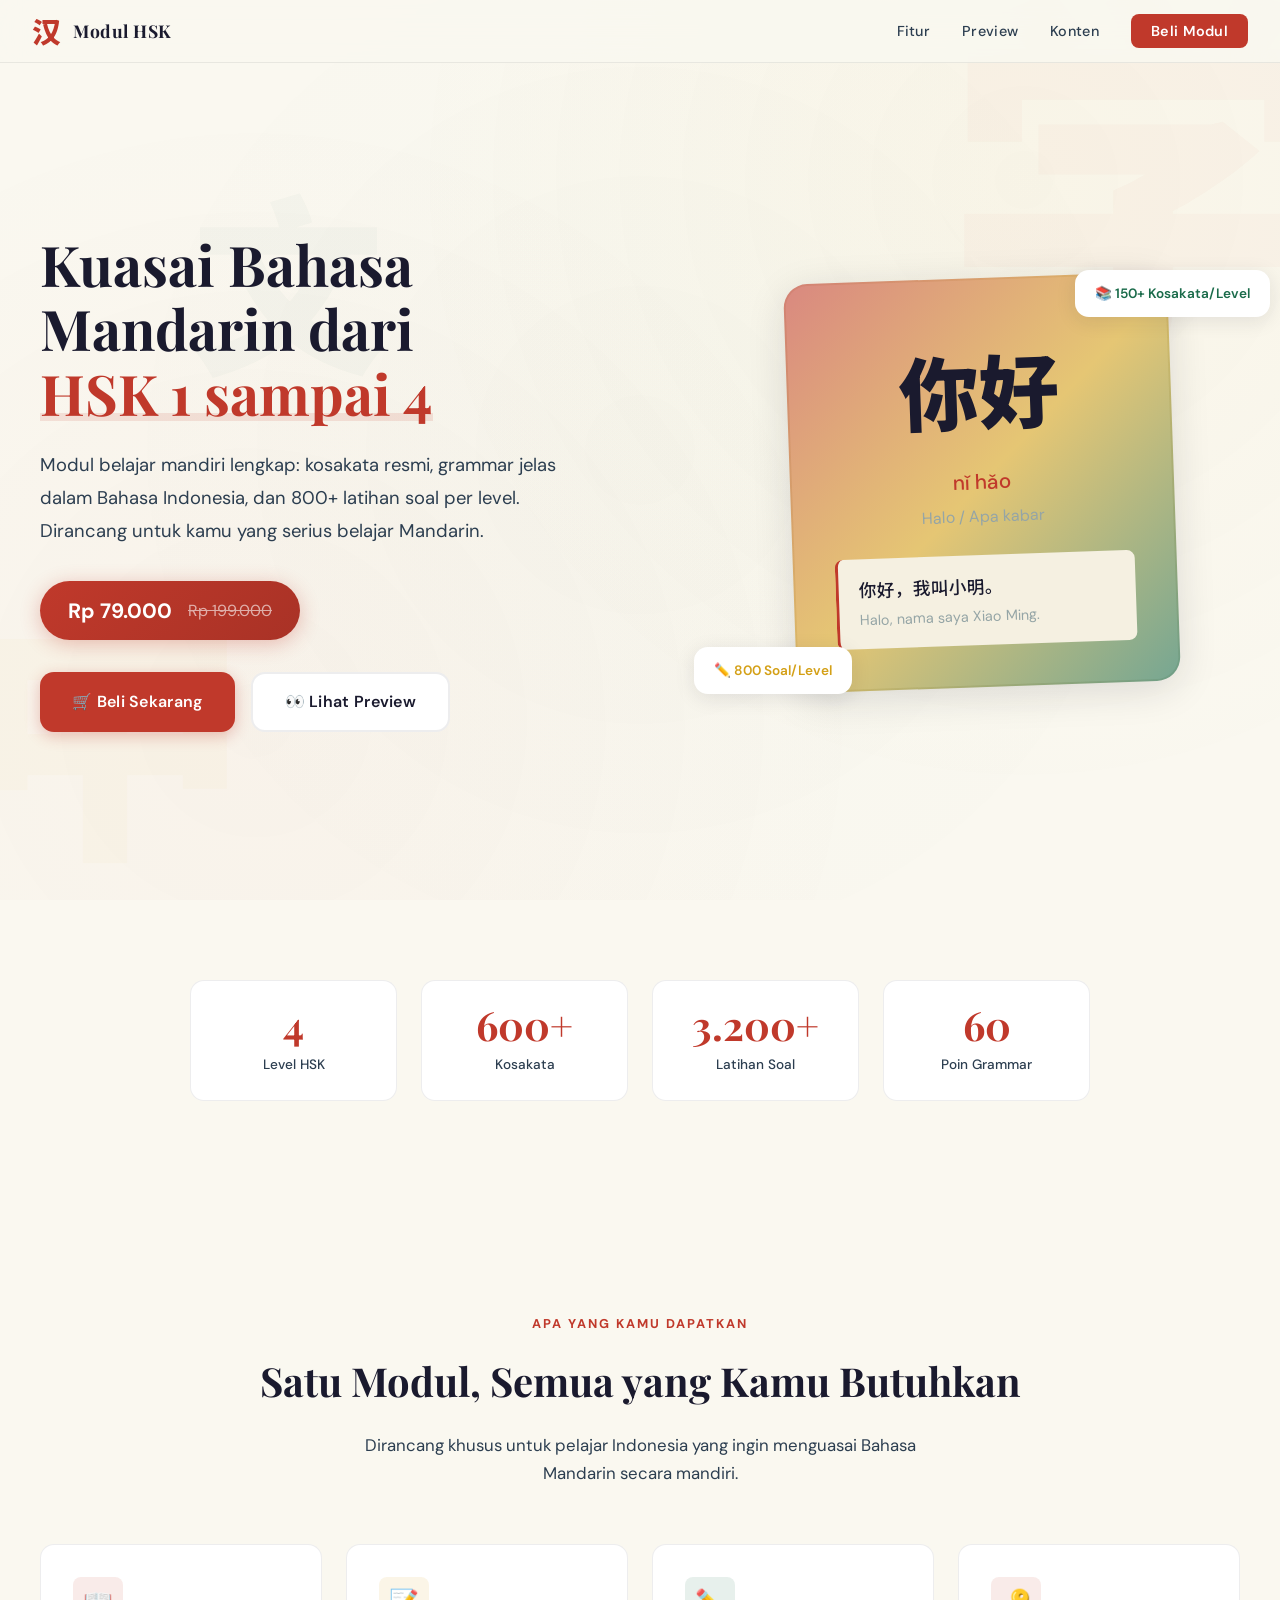
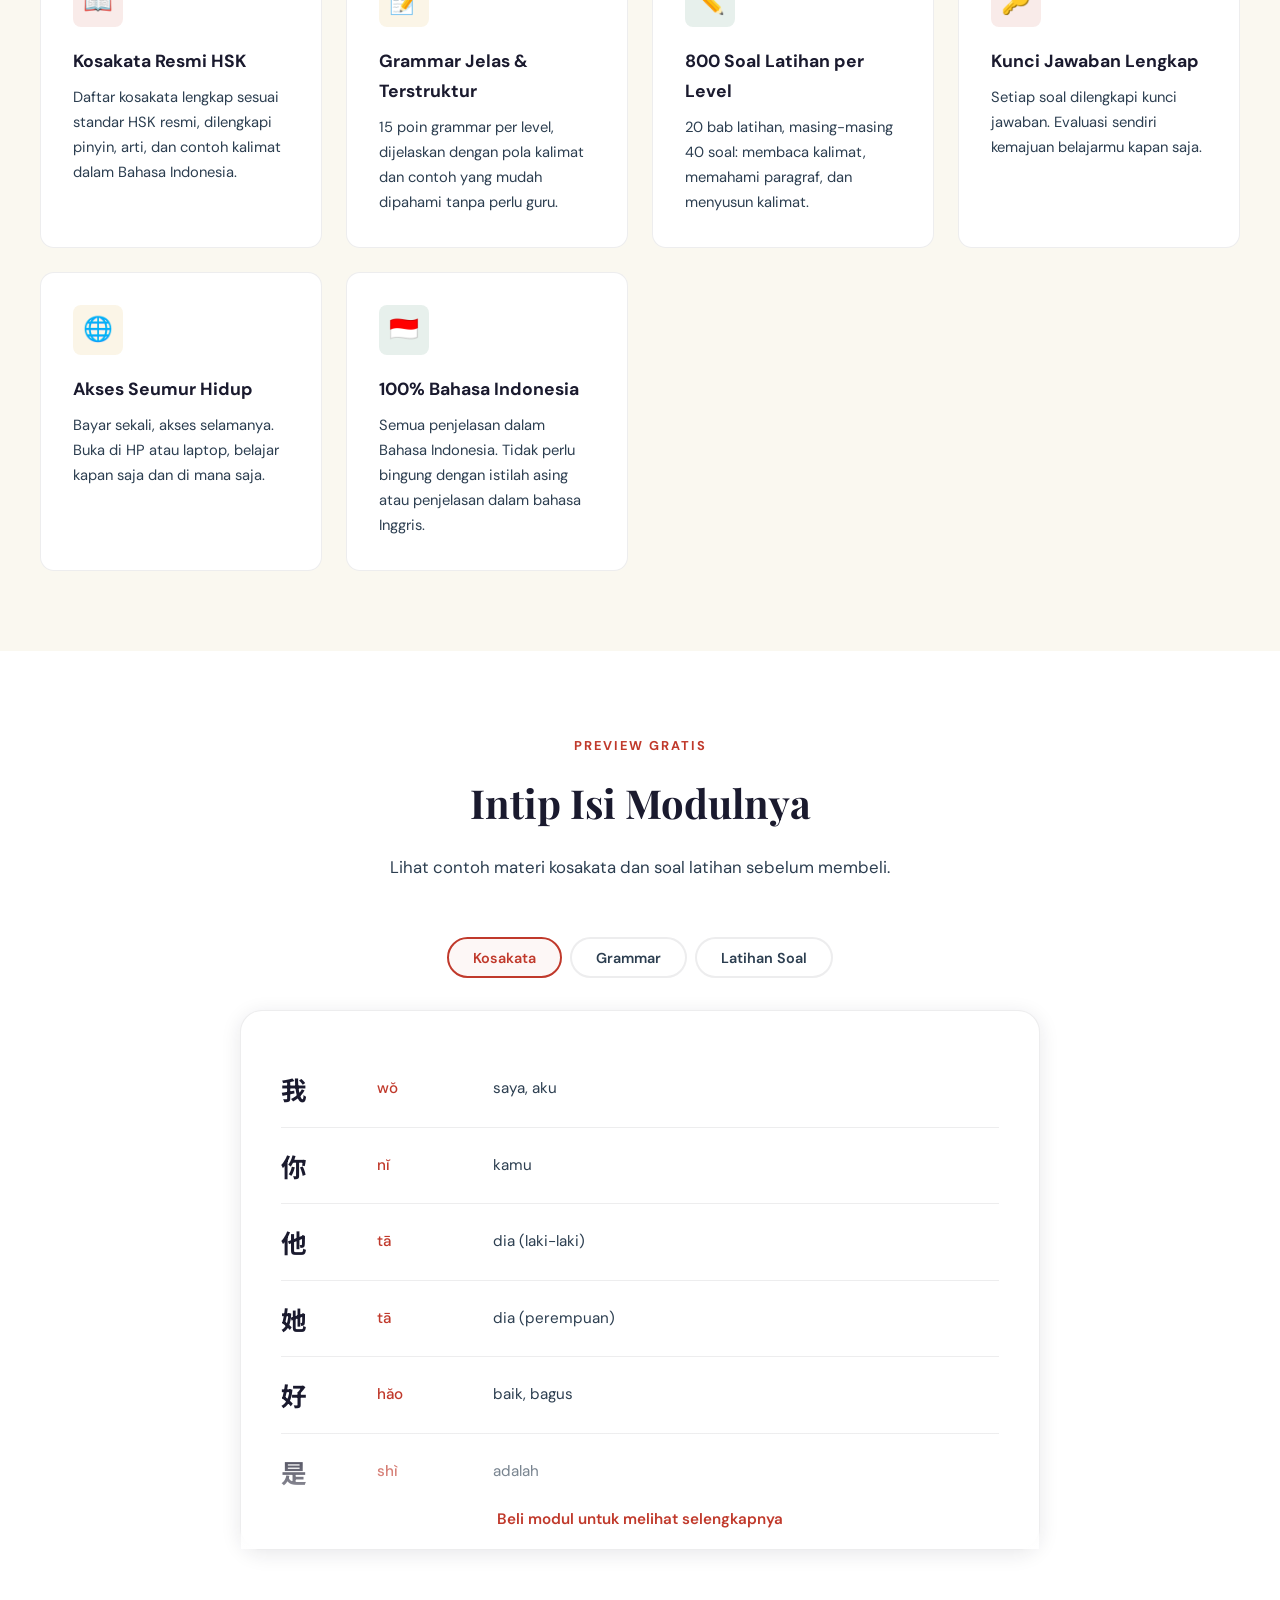
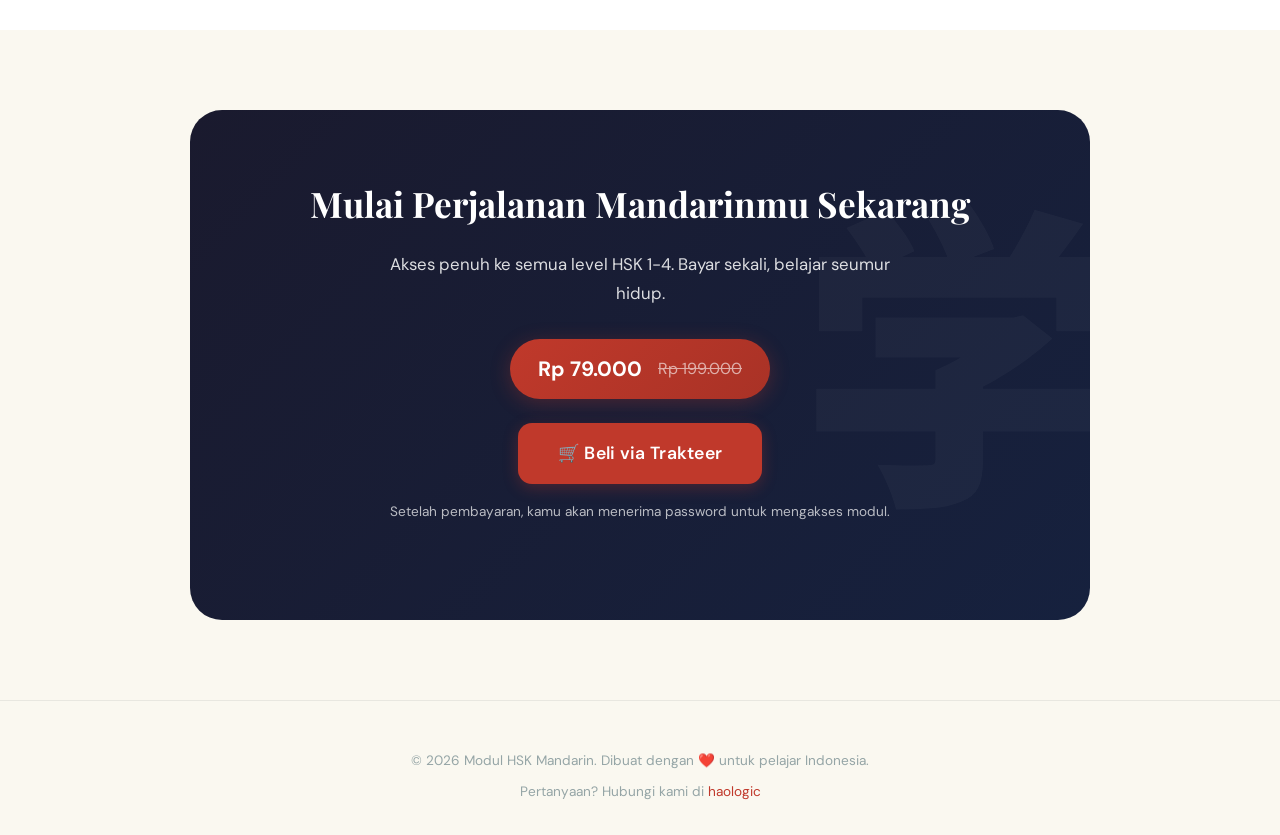
==== commit 65810233: "Add files via upload" ====
--- a/index.html
+++ b/index.html
@@ -3,285 +3,284 @@
 <head>
   <meta charset="UTF-8">
   <meta name="viewport" content="width=device-width, initial-scale=1.0">
-  <title>华语学习中心 | Modul Belajar Mandarin HSK 1-4</title>
-  <meta name="description" content="Modul belajar Bahasa Mandarin online HSK 1-4. Kosakata lengkap, grammar, ratusan latihan soal, dan simulasi ujian HSK. Harga terjangkau.">
-  <link href="https://fonts.googleapis.com/css2?family=Noto+Sans+SC:wght@400;500;700;900&family=Plus+Jakarta+Sans:wght@400;500;600;700;800&display=swap" rel="stylesheet">
+  <title>Modul HSK Mandarin — Belajar Mandiri HSK 1-4</title>
+  <meta name="description" content="Modul belajar Bahasa Mandarin HSK 1-4 lengkap dengan kosakata, grammar, dan 800+ latihan soal per level. Belajar mandiri, kapan saja.">
   <link rel="stylesheet" href="style.css">
 </head>
 <body>
-<nav class="navbar" id="navbar">
-  <div class="container nav-content">
-    <a href="index.html" class="logo"><span class="logo-cn">华语</span><span class="logo-id">Mandarin</span></a>
-    <div class="nav-links" id="navLinks">
-      <a href="#preview">Preview Materi</a>
-      <a href="#isi">Isi Modul</a>
-      <a href="#harga">Harga</a>
-      <a href="#faq">FAQ</a>
-      <a href="#beli" class="btn btn-nav">Beli Sekarang</a>
-    </div>
-    <button class="hamburger" id="hamburger" aria-label="Menu"><span></span><span></span><span></span></button>
-  </div>
-</nav>
-
-<!-- HERO -->
-<section class="hero">
-  <div class="hero-bg-text">华语</div>
-  <div class="container hero-content">
-    <div class="hero-badge">🔥 Modul Terlengkap — Harga Pelajar!</div>
-    <h1>Modul Belajar <span class="text-accent">Bahasa Mandarin</span> HSK 1-4</h1>
-    <p class="hero-sub">Buku latihan online terlengkap dengan <strong>1.200+ kosakata</strong>, grammar, <strong>500+ soal latihan</strong>, dan simulasi ujian HSK. Semua dalam Bahasa Indonesia. Belajar sendiri, kapan saja.</p>
-    <div class="hero-actions">
-      <a href="#harga" class="btn btn-primary btn-lg">Beli Modul — Rp 79.000</a>
-      <a href="#preview" class="btn btn-outline btn-lg">Lihat Preview →</a>
-    </div>
-    <div class="hero-stats">
-      <div class="stat"><span class="stat-num">1200+</span><span class="stat-label">Kosakata</span></div>
-      <div class="stat"><span class="stat-num">100+</span><span class="stat-label">Poin Grammar</span></div>
-      <div class="stat"><span class="stat-num">500+</span><span class="stat-label">Soal Latihan</span></div>
-      <div class="stat"><span class="stat-num">4</span><span class="stat-label">Simulasi Ujian</span></div>
-    </div>
-  </div>
-</section>
-
-<!-- BEDANYA -->
-<section class="features" id="isi">
-  <div class="container">
-    <div class="section-header">
-      <span class="section-tag">📦 Isi Modul</span>
-      <h2>Apa yang Kamu Dapat?</h2>
-      <p>Lebih lengkap dari buku HSK yang dijual di toko</p>
-    </div>
-    <div class="features-grid">
-      <div class="feature-card"><div class="feature-icon">📖</div><h3>1.200+ Kosakata</h3><p>HSK 1-4 lengkap. Setiap kata ada Hanzi, Pinyin, arti Bahasa Indonesia, dan contoh kalimat.</p></div>
-      <div class="feature-card"><div class="feature-icon">📝</div><h3>100+ Poin Grammar</h3><p>Penjelasan tata bahasa dengan rumus, contoh, dan tips. Dari yang paling dasar sampai kompleks.</p></div>
-      <div class="feature-card"><div class="feature-icon">✍️</div><h3>500+ Soal Latihan</h3><p>Pilihan ganda, isi titik-titik, terjemahan, susun kalimat, koreksi kalimat, pemahaman bacaan.</p></div>
-      <div class="feature-card"><div class="feature-icon">📋</div><h3>Simulasi Ujian HSK</h3><p>4 set simulasi ujian (HSK 1-4) dengan format mirip ujian asli. Lengkap dengan kunci jawaban.</p></div>
-      <div class="feature-card"><div class="feature-icon">🇮🇩</div><h3>100% Bahasa Indonesia</h3><p>Semua penjelasan dalam Bahasa Indonesia. Tidak perlu mengerti Bahasa Inggris.</p></div>
-      <div class="feature-card"><div class="feature-icon">♾️</div><h3>Akses Selamanya</h3><p>Sekali bayar, akses selamanya. Bisa dibuka kapan saja dari HP atau laptop.</p></div>
-    </div>
-  </div>
-</section>
-
-<!-- COMPARISON -->
-<section class="levels" id="compare">
-  <div class="container">
-    <div class="section-header">
-      <span class="section-tag">⚖️ Perbandingan</span>
-      <h2>Kenapa Modul Ini Lebih Worth It?</h2>
-    </div>
-    <div class="table-wrapper" style="max-width:800px;margin:0 auto;">
-      <table class="vocab-table">
-        <thead><tr><th>Fitur</th><th>Buku HSK Toko<br>(Rp 80-150rb/level)</th><th style="background:var(--red)">Modul Ini<br>(Rp 79.000 total)</th></tr></thead>
-        <tbody>
-          <tr><td>Level yang dicakup</td><td>1 level saja</td><td><strong>HSK 1-4 sekaligus</strong></td></tr>
-          <tr><td>Jumlah kosakata</td><td>150-600 kata</td><td><strong>1.200+ kata</strong></td></tr>
-          <tr><td>Penjelasan Bahasa Indonesia</td><td>Kadang Inggris</td><td><strong>100% Indonesia</strong></td></tr>
-          <tr><td>Latihan soal</td><td>50-100 soal</td><td><strong>500+ soal</strong></td></tr>
-          <tr><td>Simulasi ujian</td><td>1 set</td><td><strong>4 set (per level)</strong></td></tr>
-          <tr><td>Contoh kalimat per kata</td><td>Tidak semua</td><td><strong>Setiap kata</strong></td></tr>
-          <tr><td>Update materi</td><td>Tidak ada</td><td><strong>Update gratis</strong></td></tr>
-          <tr><td>Akses</td><td>Buku fisik</td><td><strong>Online, bisa di HP</strong></td></tr>
-          <tr><td>Total harga semua level</td><td>Rp 320.000 - 600.000</td><td><strong>Rp 79.000 saja</strong></td></tr>
-        </tbody>
-      </table>
-    </div>
-  </div>
-</section>
-
-<!-- PREVIEW -->
-<section class="features" id="preview">
-  <div class="container">
-    <div class="section-header">
-      <span class="section-tag">👀 Preview Gratis</span>
-      <h2>Coba Lihat Isi Modulnya</h2>
-      <p>Ini sample kecil dari materi HSK 1. Modul lengkap punya 10x lipat lebih banyak!</p>
-    </div>
-
-    <div class="tab-container">
-      <div class="tab-nav">
-        <button class="tab-btn active" data-tab="prev-vocab">📖 Kosakata</button>
-        <button class="tab-btn" data-tab="prev-grammar">📝 Grammar</button>
-        <button class="tab-btn" data-tab="prev-soal">✍️ Soal</button>
-      </div>
-
-      <div class="tab-content active" id="prev-vocab">
-        <h3 style="margin-top:0">Sample Kosakata HSK 1 — Kata Ganti</h3>
-        <div class="table-wrapper">
-        <table class="vocab-table">
-          <thead><tr><th>No</th><th>汉字</th><th>Pinyin</th><th>Arti</th><th>Contoh Kalimat</th></tr></thead>
-          <tbody>
-            <tr><td>1</td><td class="hanzi">我</td><td class="pinyin">wǒ</td><td>saya</td><td>我是学生。— Saya adalah murid.</td></tr>
-            <tr><td>2</td><td class="hanzi">你</td><td class="pinyin">nǐ</td><td>kamu</td><td>你好！— Halo!</td></tr>
-            <tr><td>3</td><td class="hanzi">他</td><td class="pinyin">tā</td><td>dia (lk)</td><td>他是老师。— Dia adalah guru.</td></tr>
-            <tr><td>4</td><td class="hanzi">她</td><td class="pinyin">tā</td><td>dia (pr)</td><td>她很漂亮。— Dia cantik.</td></tr>
-            <tr><td>5</td><td class="hanzi">我们</td><td class="pinyin">wǒmen</td><td>kami</td><td>我们是朋友。— Kita teman.</td></tr>
-          </tbody>
-        </table>
-        </div>
-        <p style="margin-top:16px;padding:16px;background:var(--gold-light);border-radius:8px;font-size:0.9rem;">🔒 <strong>Modul lengkap punya 150 kata untuk HSK 1 saja, total 1.200+ kata untuk HSK 1-4.</strong> Setiap kata ada contoh kalimat!</p>
-      </div>
-
-      <div class="tab-content" id="prev-grammar">
-        <div class="grammar-box">
-          <h4>1. Kalimat Dasar: Subjek + Verb + Objek</h4>
-          <p>Bahasa Mandarin menggunakan struktur <strong>S + V + O</strong>, sama seperti Bahasa Indonesia.</p>
-          <div class="example"><div class="cn">我 吃 饭。</div><div class="py">Wǒ chī fàn.</div><div class="id">Saya makan nasi.</div></div>
-          <div class="example"><div class="cn">她 看 书。</div><div class="py">Tā kàn shū.</div><div class="id">Dia membaca buku.</div></div>
-        </div>
-        <div class="grammar-box">
-          <h4>2. Partikel Tanya 吗 (ma)</h4>
-          <p>Tambahkan <strong>吗</strong> di akhir pernyataan untuk membuat pertanyaan ya/tidak.</p>
-          <div class="example"><div class="cn">你是学生吗？</div><div class="py">Nǐ shì xuésheng ma?</div><div class="id">Apakah kamu murid?</div></div>
-          <div class="tip">Sangat simpel! Cukup tambah 吗 di akhir kalimat.</div>
-        </div>
-        <p style="margin-top:16px;padding:16px;background:var(--gold-light);border-radius:8px;font-size:0.9rem;">🔒 <strong>Ini 2 dari 100+ poin grammar.</strong> Modul lengkap mencakup semua grammar HSK 1-4 dengan penjelasan detail.</p>
-      </div>
-
-      <div class="tab-content" id="prev-soal">
-        <div class="exercise-box">
-          <h4>Sample: Pilihan Ganda HSK 1</h4>
-          <ol>
-            <li>"Terima kasih" dalam Mandarin: <div class="options">A) 对不起 &nbsp; B) 谢谢 &nbsp; C) 再见 &nbsp; D) 没关系</div></li>
-            <li>苹果 (píngguǒ) artinya: <div class="options">A) Jeruk &nbsp; B) Pisang &nbsp; C) Apel &nbsp; D) Mangga</div></li>
-          </ol>
-          <button class="answer-toggle" onclick="this.nextElementSibling.classList.toggle('show')">Lihat Jawaban</button>
-          <div class="answers"><strong>Jawaban:</strong> 1-B, 2-C</div>
-        </div>
-        <p style="margin-top:16px;padding:16px;background:var(--gold-light);border-radius:8px;font-size:0.9rem;">🔒 <strong>Ini 2 dari 500+ soal.</strong> Modul lengkap termasuk pilihan ganda, isi titik-titik, terjemahan, susun kalimat, pemahaman bacaan, DAN simulasi ujian HSK per level!</p>
-      </div>
-    </div>
-
-    <div style="text-align:center;margin-top:32px;">
-      <a href="#harga" class="btn btn-primary btn-lg">Beli Modul Lengkap →</a>
-    </div>
-  </div>
-</section>
-
-<!-- LEVEL OVERVIEW -->
-<section class="levels">
-  <div class="container">
-    <div class="section-header"><span class="section-tag">📚 4 Level Lengkap</span><h2>Isi Modul Per Level</h2></div>
-    <div class="levels-grid">
-      <div class="level-card level-1 visible"><div class="level-badge">HSK 1</div><h3>初级 Pemula</h3><div class="level-stats"><span>150 Kata</span><span>15 Grammar</span><span>50+ Soal</span><span>1 Simulasi</span></div><p>Sapaan, angka, keluarga, waktu, belanja, transportasi.</p></div>
-      <div class="level-card level-2 visible"><div class="level-badge">HSK 2</div><h3>初级 Dasar</h3><div class="level-stats"><span>300 Kata</span><span>35 Grammar</span><span>80+ Soal</span><span>1 Simulasi</span></div><p>Perbandingan, sebab-akibat, pengalaman, warna, hobi.</p></div>
-      <div class="level-card level-3 visible"><div class="level-badge">HSK 3</div><h3>中级 Menengah</h3><div class="level-stats"><span>600 Kata</span><span>65 Grammar</span><span>120+ Soal</span><span>1 Simulasi</span></div><p>Kalimat pasif, komplemen, budaya, alam, pendidikan.</p></div>
-      <div class="level-card level-4 visible"><div class="level-badge">HSK 4</div><h3>中高级 Menengah-Atas</h3><div class="level-stats"><span>1200 Kata</span><span>100+ Grammar</span><span>150+ Soal</span><span>1 Simulasi</span></div><p>Bisnis, teknologi, idiom, ungkapan formal, esai.</p></div>
-    </div>
-  </div>
-</section>
-
-<!-- HARGA -->
-<section class="pricing" id="harga">
-  <div class="container">
-    <div class="section-header"><span class="section-tag">💰 Harga</span><h2>Investasi Sekali, Akses Selamanya</h2></div>
-    <div style="max-width:440px;margin:0 auto;">
-      <div class="price-card price-popular visible" style="transform:none;">
-        <div class="popular-tag">📖 MODUL LENGKAP</div>
-        <div class="price-level">HSK 1 + 2 + 3 + 4</div>
-        <h3>Semua Level Sekaligus</h3>
-        <div class="price-amount">
-          <span class="currency">Rp</span>
-          <span class="amount">79</span>
-          <span class="period">.000</span>
-        </div>
-        <p style="text-align:center;color:var(--ink-lighter);margin-bottom:20px;font-size:0.9rem;">Sekali bayar, akses selamanya<br><s style="color:#999">Rp 150.000</s> <span style="color:var(--red);font-weight:700;">HEMAT 47%</span></p>
-        <ul class="price-features">
-          <li>✅ <strong>1.200+ kosakata</strong> dengan contoh kalimat</li>
-          <li>✅ <strong>100+ poin grammar</strong> dalam Bahasa Indonesia</li>
-          <li>✅ <strong>500+ soal latihan</strong> + kunci jawaban</li>
-          <li>✅ <strong>4 simulasi ujian HSK</strong> (format mirip asli)</li>
-          <li>✅ Akses online dari HP & laptop</li>
-          <li>✅ Update materi gratis selamanya</li>
-          <li>✅ Belajar mandiri, kapan saja</li>
-        </ul>
-        <a href="#beli" class="btn btn-primary btn-block" id="buyBtn">Beli Sekarang — Rp 79.000</a>
-      </div>
-    </div>
-  </div>
-</section>
-
-<!-- BELI -->
-<section class="contact" id="beli" style="padding:60px 0;">
-  <div class="container">
-    <div class="section-header">
-      <span class="section-tag">🛒 Cara Beli</span>
-      <h2>3 Langkah Mudah</h2>
-    </div>
-    <div class="steps-grid">
-      <div class="step-card visible"><div class="step-num">1</div><h3>Klik Beli</h3><p>Klik tombol beli di bawah. Kamu akan diarahkan ke halaman pembayaran.</p></div>
-      <div class="step-card visible"><div class="step-num">2</div><h3>Bayar</h3><p>Pilih metode pembayaran (transfer, e-wallet, QRIS). Pembayaran diproses otomatis.</p></div>
-      <div class="step-card visible"><div class="step-num">3</div><h3>Akses Modul</h3><p>Setelah bayar, kamu langsung dapat password untuk buka semua materi. Cek email-mu!</p></div>
-    </div>
-    <div style="text-align:center;margin-top:32px;">
-      <!-- GANTI LINK INI dengan link pembayaran kamu (Lemonsqueezy/Gumroad/dll) -->
-      <a href="https://LINK-PEMBAYARAN-KAMU" class="btn btn-primary btn-lg" target="_blank" style="font-size:1.1rem;padding:18px 48px;">🛒 Beli Modul — Rp 79.000</a>
-      <p style="margin-top:12px;color:var(--ink-lighter);font-size:0.85rem;">Pembayaran aman & otomatis. Langsung dapat akses.</p>
-    </div>
-  </div>
-</section>
-
-<!-- SUDAH BELI -->
-<section class="features" id="akses" style="padding:60px 0;">
-  <div class="container">
-    <div style="max-width:500px;margin:0 auto;text-align:center;background:var(--white);padding:40px;border-radius:var(--radius-lg);border:2px solid var(--border);">
-      <h2 style="margin-bottom:8px;">🔓 Sudah Beli?</h2>
-      <p style="color:var(--ink-lighter);margin-bottom:24px;">Masukkan password yang kamu terima setelah pembayaran</p>
-      <div style="display:flex;gap:8px;max-width:360px;margin:0 auto;">
-        <input type="password" id="passInput" placeholder="Masukkan password..." style="flex:1;padding:12px 16px;border:2px solid var(--border);border-radius:50px;font-size:1rem;font-family:inherit;outline:none;" onfocus="this.style.borderColor='var(--red)'" onblur="this.style.borderColor='var(--border)'">
-        <button onclick="checkPass()" class="btn btn-primary" style="white-space:nowrap;">Buka →</button>
-      </div>
-      <p id="passError" style="color:var(--red);font-size:0.85rem;margin-top:8px;display:none;">Password salah. Cek email-mu setelah pembayaran.</p>
-    </div>
-  </div>
-</section>
-
-<!-- FAQ -->
-<section class="faq" id="faq">
-  <div class="container">
-    <div class="section-header"><span class="section-tag">❓ FAQ</span><h2>Pertanyaan Umum</h2></div>
-    <div class="faq-list">
-      <details class="faq-item"><summary>Ini modul apa? Bukan kursus?</summary><p>Ini adalah <strong>buku latihan online</strong> — bukan kursus dan bukan kelas. Kamu belajar mandiri dengan materi yang sudah terstruktur lengkap. Bayangkan seperti buku HSK, tapi versi online yang jauh lebih lengkap dan murah.</p></details>
-      <details class="faq-item"><summary>Bedanya dengan buku HSK biasa?</summary><p>Modul ini mencakup <strong>4 level sekaligus</strong> (HSK 1-4), punya <strong>500+ soal latihan</strong>, simulasi ujian per level, dan semua penjelasan dalam Bahasa Indonesia. Kalau beli buku di toko, kamu harus beli 4 buku terpisah (Rp 80-150rb per buku).</p></details>
-      <details class="faq-item"><summary>Saya pemula total, cocok?</summary><p>Sangat cocok! Modul dimulai dari HSK 1 yang dirancang untuk pemula absolut — dari nol.</p></details>
-      <details class="faq-item"><summary>Bagaimana cara aksesnya?</summary><p>Setelah pembayaran, kamu dapat <strong>password via email</strong>. Masukkan password di website ini untuk membuka semua materi. Bisa diakses dari HP atau laptop.</p></details>
-      <details class="faq-item"><summary>Apakah ada batas waktu akses?</summary><p><strong>Tidak ada!</strong> Sekali bayar, akses selamanya. Termasuk update materi di masa depan.</p></details>
-      <details class="faq-item"><summary>Metode pembayaran apa saja?</summary><p>Transfer bank, GoPay, OVO, Dana, ShopeePay, QRIS, dan kartu kredit/debit. Semua diproses otomatis.</p></details>
-      <details class="faq-item"><summary>Kalau tidak puas, bisa refund?</summary><p>Ya! Garansi uang kembali <strong>7 hari</strong> tanpa ribet.</p></details>
-    </div>
-  </div>
-</section>
-
-<!-- FOOTER -->
-<footer class="footer">
-  <div class="container footer-content">
-    <div class="footer-brand"><span class="logo-cn">华语学习中心</span><p>Modul Belajar Bahasa Mandarin HSK 1-4</p></div>
-    <div class="footer-links"><a href="#preview">Preview</a><a href="#isi">Isi Modul</a><a href="#harga">Harga</a><a href="#faq">FAQ</a></div>
-    <div class="footer-copy"><p>加油! (Jiāyóu!) — Semangat belajar! 🔥</p><p>© 2026 华语学习中心</p></div>
-  </div>
-</footer>
-
-<script>
-// Navbar
-const navbar=document.getElementById('navbar');window.addEventListener('scroll',()=>{navbar.classList.toggle('scrolled',window.scrollY>50)});
-const hamburger=document.getElementById('hamburger'),navLinks=document.getElementById('navLinks');
-hamburger.addEventListener('click',()=>{navLinks.classList.toggle('active');hamburger.classList.toggle('active')});
-navLinks.querySelectorAll('a').forEach(l=>l.addEventListener('click',()=>{navLinks.classList.remove('active');hamburger.classList.remove('active')}));
-document.querySelectorAll('a[href^="#"]').forEach(a=>{a.addEventListener('click',function(e){e.preventDefault();const t=document.querySelector(this.getAttribute('href'));if(t)t.scrollIntoView({behavior:'smooth',block:'start'})})});
-// Tabs
-document.querySelectorAll('.tab-btn').forEach(b=>{b.addEventListener('click',()=>{document.querySelectorAll('.tab-btn').forEach(x=>x.classList.remove('active'));document.querySelectorAll('.tab-content').forEach(x=>x.classList.remove('active'));b.classList.add('active');document.getElementById(b.dataset.tab).classList.add('active')})});
-// Animation
-const obs=new IntersectionObserver(e=>{e.forEach(x=>{if(x.isIntersecting)x.target.classList.add('visible')})},{threshold:0.1});
-document.querySelectorAll('.feature-card,.step-card,.price-card').forEach(el=>obs.observe(el));
-// Password check - GANTI PASSWORD INI
-function checkPass(){
-  const p=document.getElementById('passInput').value;
-  if(p==='GANTI_PASSWORD_KAMU'){
-    window.location.href='modul-hsk1.html';
-  }else{
-    document.getElementById('passError').style.display='block';
-  }
-}
-document.getElementById('passInput').addEventListener('keypress',function(e){if(e.key==='Enter')checkPass()});
-</script>
+  <div class="pattern-overlay"></div>
+
+  <!-- NAVBAR -->
+  <nav class="navbar" id="navbar">
+    <a href="index.html" class="nav-brand">
+      <div class="hanzi-logo">汉</div>
+      <span>Modul HSK</span>
+    </a>
+    <ul class="nav-links">
+      <li><a href="#fitur">Fitur</a></li>
+      <li><a href="#preview">Preview</a></li>
+      <li><a href="#stats">Konten</a></li>
+      <li><a href="#beli" class="nav-cta">Beli Modul</a></li>
+    </ul>
+  </nav>
+
+  <!-- HERO -->
+  <section class="hero">
+    <div class="hero-bg-char">学</div>
+    <div class="hero-bg-char">中</div>
+    <div class="hero-bg-char">文</div>
+    <div class="hero-content">
+      <div class="hero-text fade-in">
+        <h1>Kuasai Bahasa Mandarin dari <span class="highlight">HSK 1 sampai 4</span></h1>
+        <p class="hero-subtitle">
+          Modul belajar mandiri lengkap: kosakata resmi, grammar jelas dalam Bahasa Indonesia, dan 800+ latihan soal per level. Dirancang untuk kamu yang serius belajar Mandarin.
+        </p>
+        <div class="hero-price">
+          <span>Rp 79.000</span>
+          <span class="old-price">Rp 199.000</span>
+        </div>
+        <div class="hero-actions">
+          <a href="https://trakteer.id/" target="_blank" class="btn btn-primary" id="beli-btn">
+            🛒 Beli Sekarang
+          </a>
+          <a href="#preview" class="btn btn-secondary">
+            👀 Lihat Preview
+          </a>
+        </div>
+      </div>
+      <div class="hero-visual fade-in d2">
+        <div class="hero-card">
+          <div class="card-hanzi">你好</div>
+          <div class="card-pinyin">nǐ hǎo</div>
+          <div class="card-meaning">Halo / Apa kabar</div>
+          <div class="card-example">
+            <div class="zh">你好，我叫小明。</div>
+            <div class="id">Halo, nama saya Xiao Ming.</div>
+          </div>
+        </div>
+        <div class="floating-badge top-right">📚 150+ Kosakata/Level</div>
+        <div class="floating-badge bottom-left">✏️ 800 Soal/Level</div>
+      </div>
+    </div>
+  </section>
+
+  <!-- STATS -->
+  <section class="section" id="stats">
+    <div class="container">
+      <div class="stats-bar fade-in">
+        <div class="stat-item">
+          <div class="stat-number">4</div>
+          <div class="stat-label">Level HSK</div>
+        </div>
+        <div class="stat-item">
+          <div class="stat-number">600+</div>
+          <div class="stat-label">Kosakata</div>
+        </div>
+        <div class="stat-item">
+          <div class="stat-number">3.200+</div>
+          <div class="stat-label">Latihan Soal</div>
+        </div>
+        <div class="stat-item">
+          <div class="stat-number">60</div>
+          <div class="stat-label">Poin Grammar</div>
+        </div>
+      </div>
+    </div>
+  </section>
+
+  <!-- FITUR -->
+  <section class="section" id="fitur">
+    <div class="container">
+      <div class="section-header">
+        <div class="label">Apa yang Kamu Dapatkan</div>
+        <h2>Satu Modul, Semua yang Kamu Butuhkan</h2>
+        <p>Dirancang khusus untuk pelajar Indonesia yang ingin menguasai Bahasa Mandarin secara mandiri.</p>
+      </div>
+      <div class="features-grid">
+        <div class="feature-card fade-in d1">
+          <div class="feature-icon red">📖</div>
+          <h3>Kosakata Resmi HSK</h3>
+          <p>Daftar kosakata lengkap sesuai standar HSK resmi, dilengkapi pinyin, arti, dan contoh kalimat dalam Bahasa Indonesia.</p>
+        </div>
+        <div class="feature-card fade-in d2">
+          <div class="feature-icon gold">📝</div>
+          <h3>Grammar Jelas & Terstruktur</h3>
+          <p>15 poin grammar per level, dijelaskan dengan pola kalimat dan contoh yang mudah dipahami tanpa perlu guru.</p>
+        </div>
+        <div class="feature-card fade-in d3">
+          <div class="feature-icon green">✏️</div>
+          <h3>800 Soal Latihan per Level</h3>
+          <p>20 bab latihan, masing-masing 40 soal: membaca kalimat, memahami paragraf, dan menyusun kalimat.</p>
+        </div>
+        <div class="feature-card fade-in d4">
+          <div class="feature-icon red">🔑</div>
+          <h3>Kunci Jawaban Lengkap</h3>
+          <p>Setiap soal dilengkapi kunci jawaban. Evaluasi sendiri kemajuan belajarmu kapan saja.</p>
+        </div>
+        <div class="feature-card fade-in d5">
+          <div class="feature-icon gold">🌐</div>
+          <h3>Akses Seumur Hidup</h3>
+          <p>Bayar sekali, akses selamanya. Buka di HP atau laptop, belajar kapan saja dan di mana saja.</p>
+        </div>
+        <div class="feature-card fade-in d5">
+          <div class="feature-icon green">🇮🇩</div>
+          <h3>100% Bahasa Indonesia</h3>
+          <p>Semua penjelasan dalam Bahasa Indonesia. Tidak perlu bingung dengan istilah asing atau penjelasan dalam bahasa Inggris.</p>
+        </div>
+      </div>
+    </div>
+  </section>
+
+  <!-- PREVIEW -->
+  <section class="section" id="preview" style="background: white;">
+    <div class="container">
+      <div class="section-header">
+        <div class="label">Preview Gratis</div>
+        <h2>Intip Isi Modulnya</h2>
+        <p>Lihat contoh materi kosakata dan soal latihan sebelum membeli.</p>
+      </div>
+
+      <div class="preview-tabs">
+        <button class="preview-tab active" onclick="showPreview('vocab')">Kosakata</button>
+        <button class="preview-tab" onclick="showPreview('grammar')">Grammar</button>
+        <button class="preview-tab" onclick="showPreview('soal')">Latihan Soal</button>
+      </div>
+
+      <!-- Vocab Preview -->
+      <div class="preview-content blur-overlay" id="preview-vocab">
+        <div class="preview-vocab-item">
+          <div class="hanzi">我</div>
+          <div class="pinyin">wǒ</div>
+          <div class="arti">saya, aku</div>
+        </div>
+        <div class="preview-vocab-item">
+          <div class="hanzi">你</div>
+          <div class="pinyin">nǐ</div>
+          <div class="arti">kamu</div>
+        </div>
+        <div class="preview-vocab-item">
+          <div class="hanzi">他</div>
+          <div class="pinyin">tā</div>
+          <div class="arti">dia (laki-laki)</div>
+        </div>
+        <div class="preview-vocab-item">
+          <div class="hanzi">她</div>
+          <div class="pinyin">tā</div>
+          <div class="arti">dia (perempuan)</div>
+        </div>
+        <div class="preview-vocab-item">
+          <div class="hanzi">好</div>
+          <div class="pinyin">hǎo</div>
+          <div class="arti">baik, bagus</div>
+        </div>
+        <div class="preview-vocab-item">
+          <div class="hanzi">是</div>
+          <div class="pinyin">shì</div>
+          <div class="arti">adalah</div>
+        </div>
+      </div>
+
+      <!-- Grammar Preview -->
+      <div class="preview-content blur-overlay" id="preview-grammar" style="display:none;">
+        <div style="margin-bottom: 1.5rem;">
+          <h3 style="font-size: 1.1rem; margin-bottom: 0.5rem;">1. Kalimat dengan 是 (shì)</h3>
+          <div style="background: var(--paper); padding: 0.75rem 1rem; border-radius: 8px; border-left: 3px solid var(--vermillion); margin-bottom: 0.75rem; font-family: 'Noto Sans SC', sans-serif;">
+            Subjek + 是 + Objek
+          </div>
+          <p style="color: var(--charcoal); font-size: 0.95rem;">Kata 是 digunakan untuk menyatakan "adalah". Pola ini paling dasar dalam Bahasa Mandarin.</p>
+          <div style="margin-top: 0.75rem; padding: 0.75rem; background: var(--cream); border-radius: 8px;">
+            <div style="font-family: 'Noto Sans SC', sans-serif;">我是学生。</div>
+            <div style="color: var(--soft-gray); font-style: italic;">Saya adalah murid.</div>
+          </div>
+        </div>
+        <div>
+          <h3 style="font-size: 1.1rem; margin-bottom: 0.5rem;">2. Bertanya dengan 吗 (ma)</h3>
+          <div style="background: var(--paper); padding: 0.75rem 1rem; border-radius: 8px; border-left: 3px solid var(--vermillion); margin-bottom: 0.75rem; font-family: 'Noto Sans SC', sans-serif;">
+            Kalimat pernyataan + 吗？
+          </div>
+          <p style="color: var(--charcoal); font-size: 0.95rem;">Tambahkan 吗 di akhir kalimat pernyataan untuk membuat pertanyaan ya/tidak.</p>
+        </div>
+      </div>
+
+      <!-- Soal Preview -->
+      <div class="preview-content blur-overlay" id="preview-soal" style="display:none;">
+        <div class="preview-question">
+          <div class="q-label">Bagian A — Soal 1</div>
+          <div class="q-text">我今天很高兴。</div>
+          <p style="color: var(--charcoal); margin-bottom: 0.75rem;">Apa arti kalimat di atas?</p>
+          <div class="q-options">
+            <div class="q-option">A. Saya hari ini sangat lelah.</div>
+            <div class="q-option">B. Saya hari ini sangat senang.</div>
+            <div class="q-option">C. Saya hari ini sangat sibuk.</div>
+            <div class="q-option">D. Saya hari ini sangat lapar.</div>
+          </div>
+        </div>
+        <div class="preview-question">
+          <div class="q-label">Bagian C — Susun Kalimat</div>
+          <p style="color: var(--charcoal); margin-bottom: 0.75rem;">Susun kata-kata berikut menjadi kalimat yang benar:</p>
+          <div style="display: flex; gap: 0.5rem; flex-wrap: wrap;">
+            <span style="padding: 0.4rem 0.8rem; background: var(--paper); border-radius: 6px; font-family: 'Noto Sans SC', sans-serif;">喜欢</span>
+            <span style="padding: 0.4rem 0.8rem; background: var(--paper); border-radius: 6px; font-family: 'Noto Sans SC', sans-serif;">我</span>
+            <span style="padding: 0.4rem 0.8rem; background: var(--paper); border-radius: 6px; font-family: 'Noto Sans SC', sans-serif;">中国菜</span>
+            <span style="padding: 0.4rem 0.8rem; background: var(--paper); border-radius: 6px; font-family: 'Noto Sans SC', sans-serif;">吃</span>
+          </div>
+        </div>
+      </div>
+    </div>
+  </section>
+
+  <!-- CTA -->
+  <section class="section" id="beli">
+    <div class="container">
+      <div class="cta-section fade-in">
+        <h2>Mulai Perjalanan Mandarinmu Sekarang</h2>
+        <p>Akses penuh ke semua level HSK 1-4. Bayar sekali, belajar seumur hidup.</p>
+        <div class="hero-price" style="display: inline-flex; margin-bottom: 1.5rem;">
+          <span>Rp 79.000</span>
+          <span class="old-price">Rp 199.000</span>
+        </div>
+        <br>
+        <a href="https://trakteer.id/" target="_blank" class="btn btn-primary" style="font-size: 1.1rem; padding: 1rem 2.5rem;">
+          🛒 Beli via Trakteer
+        </a>
+        <p style="margin-top: 1rem; font-size: 0.85rem; opacity: 0.7;">Setelah pembayaran, kamu akan menerima password untuk mengakses modul.</p>
+      </div>
+    </div>
+  </section>
+
+  <!-- FOOTER -->
+  <footer class="footer">
+    <p>&copy; 2026 Modul HSK Mandarin. Dibuat dengan ❤️ untuk pelajar Indonesia.</p>
+    <p style="margin-top: 0.5rem;">Pertanyaan? Hubungi kami di <a href="#">haologic</a></p>
+  </footer>
+
+  <script>
+    // Navbar scroll effect
+    window.addEventListener('scroll', () => {
+      document.getElementById('navbar').classList.toggle('scrolled', window.scrollY > 50);
+    });
+
+    // Preview tabs
+    function showPreview(tab) {
+      document.querySelectorAll('.preview-content').forEach(el => el.style.display = 'none');
+      document.querySelectorAll('.preview-tab').forEach(el => el.classList.remove('active'));
+      document.getElementById('preview-' + tab).style.display = 'block';
+      event.target.classList.add('active');
+    }
+
+    // Simple scroll animation
+    const observer = new IntersectionObserver((entries) => {
+      entries.forEach(entry => {
+        if (entry.isIntersecting) {
+          entry.target.style.animationPlayState = 'running';
+        }
+      });
+    }, { threshold: 0.1 });
+
+    document.querySelectorAll('.fade-in').forEach(el => {
+      el.style.animationPlayState = 'paused';
+      observer.observe(el);
+    });
+  </script>
 </body>
 </html>
--- a/style.css
+++ b/style.css
@@ -1,428 +1,1465 @@
-/* ===== RESET & BASE ===== */
-*, *::before, *::after { margin: 0; padding: 0; box-sizing: border-box; }
+@import url('https://fonts.googleapis.com/css2?family=Noto+Sans+SC:wght@300;400;500;700;900&family=Playfair+Display:ital,wght@0,400;0,700;1,400&family=DM+Sans:ital,wght@0,300;0,400;0,500;0,700&display=swap');
 
 :root {
-  --red: #D4243B;
-  --red-dark: #B01C30;
-  --red-light: #FDEAEC;
-  --gold: #D4A84B;
-  --gold-light: #FDF5E6;
-  --ink: #1A1A2E;
-  --ink-light: #3D3D5C;
-  --ink-lighter: #6B6B8D;
-  --cream: #FEFAF4;
-  --white: #FFFFFF;
-  --border: #E8E0D4;
-  --shadow: 0 2px 20px rgba(26,26,46,0.08);
-  --shadow-lg: 0 8px 40px rgba(26,26,46,0.12);
-  --radius: 12px;
-  --radius-lg: 20px;
+  --ink: #1a1a2e;
+  --vermillion: #c0392b;
+  --vermillion-light: #e74c3c;
+  --gold: #d4a017;
+  --gold-light: #f1c40f;
+  --jade: #1a6b4a;
+  --jade-light: #27ae60;
+  --cream: #faf8f0;
+  --warm-white: #fffef9;
+  --paper: #f5f0e1;
+  --paper-dark: #e8dcc8;
+  --charcoal: #2c3e50;
+  --soft-gray: #95a5a6;
+  --border: rgba(26,26,46,0.08);
+  --shadow-sm: 0 2px 8px rgba(26,26,46,0.06);
+  --shadow-md: 0 4px 20px rgba(26,26,46,0.1);
+  --shadow-lg: 0 8px 40px rgba(26,26,46,0.14);
+  --shadow-xl: 0 16px 60px rgba(26,26,46,0.18);
+  --radius-sm: 8px;
+  --radius-md: 14px;
+  --radius-lg: 22px;
+  --radius-xl: 32px;
   --transition: 0.3s cubic-bezier(0.4, 0, 0.2, 1);
 }
 
-html { scroll-behavior: smooth; scroll-padding-top: 80px; }
+*, *::before, *::after { box-sizing: border-box; margin: 0; padding: 0; }
+
+html { scroll-behavior: smooth; font-size: 16px; }
 
 body {
-  font-family: 'Plus Jakarta Sans', sans-serif;
+  font-family: 'DM Sans', 'Noto Sans SC', sans-serif;
+  background: var(--cream);
   color: var(--ink);
-  background: var(--cream);
   line-height: 1.7;
   -webkit-font-smoothing: antialiased;
-}
-
-.container { max-width: 1140px; margin: 0 auto; padding: 0 24px; }
-
-a { text-decoration: none; color: inherit; }
-img { max-width: 100%; display: block; }
-
-/* ===== TYPOGRAPHY ===== */
-h1, h2, h3 { font-weight: 800; line-height: 1.2; }
-h1 { font-size: clamp(2.2rem, 5vw, 3.6rem); }
-h2 { font-size: clamp(1.8rem, 4vw, 2.8rem); }
-h3 { font-size: 1.25rem; }
-
-.logo-cn {
+  overflow-x: hidden;
+}
+
+/* ═══════════════════════════════════════
+   DECORATIVE PATTERNS
+   ═══════════════════════════════════════ */
+.pattern-overlay {
+  position: fixed;
+  top: 0; left: 0; right: 0; bottom: 0;
+  background-image: 
+    radial-gradient(circle at 20% 80%, rgba(192,57,43,0.03) 0%, transparent 50%),
+    radial-gradient(circle at 80% 20%, rgba(212,160,23,0.04) 0%, transparent 50%),
+    radial-gradient(circle at 50% 50%, rgba(26,107,74,0.02) 0%, transparent 70%);
+  pointer-events: none;
+  z-index: 0;
+}
+
+/* ═══════════════════════════════════════
+   NAVIGATION
+   ═══════════════════════════════════════ */
+.navbar {
+  position: fixed;
+  top: 0; left: 0; right: 0;
+  z-index: 1000;
+  padding: 1rem 2rem;
+  display: flex;
+  align-items: center;
+  justify-content: space-between;
+  background: rgba(250,248,240,0.85);
+  backdrop-filter: blur(20px);
+  border-bottom: 1px solid var(--border);
+  transition: var(--transition);
+}
+
+.navbar.scrolled {
+  padding: 0.7rem 2rem;
+  box-shadow: var(--shadow-sm);
+}
+
+.nav-brand {
+  display: flex;
+  align-items: center;
+  gap: 0.75rem;
+  text-decoration: none;
+  color: var(--ink);
+}
+
+.nav-brand .hanzi-logo {
+  font-family: 'Noto Sans SC', sans-serif;
+  font-size: 1.8rem;
+  font-weight: 900;
+  color: var(--vermillion);
+  line-height: 1;
+}
+
+.nav-brand span {
+  font-family: 'Playfair Display', serif;
+  font-size: 1.1rem;
+  font-weight: 700;
+  letter-spacing: 0.5px;
+}
+
+.nav-links {
+  display: flex;
+  gap: 2rem;
+  align-items: center;
+  list-style: none;
+}
+
+.nav-links a {
+  text-decoration: none;
+  color: var(--charcoal);
+  font-size: 0.9rem;
+  font-weight: 500;
+  letter-spacing: 0.3px;
+  transition: var(--transition);
+  position: relative;
+}
+
+.nav-links a::after {
+  content: '';
+  position: absolute;
+  bottom: -4px;
+  left: 0;
+  width: 0;
+  height: 2px;
+  background: var(--vermillion);
+  transition: var(--transition);
+}
+
+.nav-links a:hover::after { width: 100%; }
+
+.nav-cta {
+  background: var(--vermillion) !important;
+  color: white !important;
+  padding: 0.5rem 1.25rem;
+  border-radius: var(--radius-sm);
+  font-weight: 600 !important;
+  transition: var(--transition) !important;
+}
+
+.nav-cta:hover {
+  background: var(--vermillion-light) !important;
+  transform: translateY(-1px);
+}
+
+.nav-cta::after { display: none !important; }
+
+/* ═══════════════════════════════════════
+   HERO SECTION
+   ═══════════════════════════════════════ */
+.hero {
+  min-height: 100vh;
+  display: flex;
+  align-items: center;
+  position: relative;
+  padding: 8rem 2rem 4rem;
+  overflow: hidden;
+}
+
+.hero-bg-char {
+  position: absolute;
   font-family: 'Noto Sans SC', sans-serif;
   font-weight: 900;
-}
-
-/* ===== BUTTONS ===== */
+  opacity: 0.025;
+  pointer-events: none;
+  line-height: 1;
+  color: var(--vermillion);
+}
+
+.hero-bg-char:nth-child(1) { font-size: 25rem; top: -5%; right: -5%; }
+.hero-bg-char:nth-child(2) { font-size: 18rem; bottom: 5%; left: -3%; color: var(--gold); }
+.hero-bg-char:nth-child(3) { font-size: 12rem; top: 20%; left: 15%; color: var(--jade); }
+
+.hero-content {
+  max-width: 1200px;
+  margin: 0 auto;
+  display: grid;
+  grid-template-columns: 1.2fr 1fr;
+  gap: 4rem;
+  align-items: center;
+  position: relative;
+  z-index: 1;
+}
+
+.hero-text h1 {
+  font-family: 'Playfair Display', serif;
+  font-size: 3.5rem;
+  font-weight: 700;
+  line-height: 1.15;
+  margin-bottom: 1.5rem;
+  color: var(--ink);
+}
+
+.hero-text h1 .highlight {
+  color: var(--vermillion);
+  position: relative;
+  display: inline-block;
+}
+
+.hero-text h1 .highlight::after {
+  content: '';
+  position: absolute;
+  bottom: 4px;
+  left: 0;
+  right: 0;
+  height: 8px;
+  background: rgba(192,57,43,0.12);
+  z-index: -1;
+}
+
+.hero-subtitle {
+  font-size: 1.15rem;
+  color: var(--charcoal);
+  margin-bottom: 2rem;
+  max-width: 520px;
+  line-height: 1.8;
+}
+
+.hero-price {
+  display: inline-flex;
+  align-items: center;
+  gap: 1rem;
+  background: linear-gradient(135deg, var(--vermillion), #a93226);
+  color: white;
+  padding: 0.75rem 1.75rem;
+  border-radius: var(--radius-xl);
+  font-weight: 700;
+  font-size: 1.3rem;
+  margin-bottom: 2rem;
+  box-shadow: 0 4px 20px rgba(192,57,43,0.3);
+}
+
+.hero-price .old-price {
+  text-decoration: line-through;
+  opacity: 0.6;
+  font-size: 1rem;
+  font-weight: 400;
+}
+
+.hero-actions {
+  display: flex;
+  gap: 1rem;
+  flex-wrap: wrap;
+}
+
 .btn {
-  display: inline-flex; align-items: center; justify-content: center;
-  padding: 12px 28px; border-radius: 50px; font-weight: 700;
-  font-size: 0.95rem; transition: var(--transition); cursor: pointer;
-  border: 2px solid transparent;
-}
-.btn-primary { background: var(--red); color: var(--white); border-color: var(--red); }
-.btn-primary:hover { background: var(--red-dark); border-color: var(--red-dark); transform: translateY(-2px); box-shadow: 0 4px 20px rgba(212,36,59,0.3); }
-.btn-outline { border-color: var(--ink); color: var(--ink); background: transparent; }
-.btn-outline:hover { background: var(--ink); color: var(--white); transform: translateY(-2px); }
-.btn-nav { padding: 8px 20px; font-size: 0.85rem; }
-.btn-lg { padding: 16px 36px; font-size: 1.05rem; }
-.btn-block { width: 100%; }
-
-/* ===== NAVBAR ===== */
-.navbar {
-  position: fixed; top: 0; left: 0; right: 0; z-index: 1000;
-  padding: 16px 0; transition: var(--transition);
-}
-.navbar.scrolled {
-  background: rgba(254,250,244,0.95); backdrop-filter: blur(20px);
-  border-bottom: 1px solid var(--border); padding: 10px 0;
-}
-.nav-content { display: flex; align-items: center; justify-content: space-between; }
-.logo { display: flex; align-items: center; gap: 8px; font-size: 1.3rem; }
-.logo-cn { color: var(--red); font-size: 1.4rem; }
-.logo-id { font-weight: 700; font-size: 1rem; color: var(--ink-light); }
-.nav-links { display: flex; align-items: center; gap: 32px; }
-.nav-links a { font-weight: 600; font-size: 0.9rem; color: var(--ink-light); transition: var(--transition); }
-.nav-links a:hover { color: var(--red); }
-
-.hamburger { display: none; background: none; border: none; cursor: pointer; padding: 4px; }
-.hamburger span { display: block; width: 24px; height: 2.5px; background: var(--ink); margin: 5px 0; border-radius: 2px; transition: var(--transition); }
-.hamburger.active span:nth-child(1) { transform: rotate(45deg) translate(5px, 5px); }
-.hamburger.active span:nth-child(2) { opacity: 0; }
-.hamburger.active span:nth-child(3) { transform: rotate(-45deg) translate(5px, -5px); }
-
-/* ===== HERO ===== */
-.hero {
-  padding: 160px 0 100px; position: relative; overflow: hidden;
-  background: linear-gradient(160deg, var(--cream) 0%, var(--red-light) 50%, var(--gold-light) 100%);
-}
-.hero-bg-text {
-  position: absolute; top: 50%; left: 50%; transform: translate(-50%, -50%);
-  font-family: 'Noto Sans SC', sans-serif; font-size: clamp(15rem, 30vw, 30rem);
-  font-weight: 900; color: rgba(212,36,59,0.04); pointer-events: none;
-  white-space: nowrap;
-}
-.hero-content { position: relative; text-align: center; max-width: 800px; margin: 0 auto; }
-.hero-badge {
-  display: inline-block; padding: 8px 20px; border-radius: 50px;
-  background: var(--white); border: 1px solid var(--border);
-  font-size: 0.85rem; font-weight: 600; margin-bottom: 24px;
-  animation: fadeInDown 0.6s ease;
-}
-.hero h1 { margin-bottom: 20px; animation: fadeInUp 0.6s ease 0.1s both; }
-.text-accent { color: var(--red); position: relative; }
-.hero-sub { font-size: 1.15rem; color: var(--ink-light); max-width: 600px; margin: 0 auto 32px; animation: fadeInUp 0.6s ease 0.2s both; }
-.hero-actions { display: flex; gap: 16px; justify-content: center; flex-wrap: wrap; margin-bottom: 56px; animation: fadeInUp 0.6s ease 0.3s both; }
-.hero-stats {
-  display: flex; gap: 40px; justify-content: center; flex-wrap: wrap;
-  animation: fadeInUp 0.6s ease 0.4s both;
-}
-.stat { text-align: center; }
-.stat-num { display: block; font-size: 2rem; font-weight: 800; color: var(--red); }
-.stat-label { font-size: 0.85rem; color: var(--ink-lighter); font-weight: 600; }
-
-/* ===== SECTION COMMON ===== */
-section { padding: 100px 0; }
-.section-header { text-align: center; max-width: 600px; margin: 0 auto 56px; }
-.section-tag {
-  display: inline-block; font-size: 0.85rem; font-weight: 700;
-  color: var(--red); margin-bottom: 12px; letter-spacing: 0.05em;
-}
-.section-header h2 { margin-bottom: 12px; }
-.section-header p { color: var(--ink-lighter); font-size: 1.05rem; }
-
-/* ===== LEVELS ===== */
-.levels { background: var(--white); }
-.levels-grid { display: grid; grid-template-columns: repeat(auto-fit, minmax(260px, 1fr)); gap: 24px; }
-.level-card {
-  background: var(--cream); border-radius: var(--radius-lg); padding: 32px;
-  border: 2px solid var(--border); transition: var(--transition);
-  display: flex; flex-direction: column; opacity: 0; transform: translateY(20px);
-}
-.level-card.visible { opacity: 1; transform: translateY(0); }
-.level-card:hover { transform: translateY(-6px); box-shadow: var(--shadow-lg); border-color: var(--red); }
-.level-badge {
-  display: inline-block; width: fit-content; padding: 4px 14px;
-  border-radius: 50px; font-weight: 800; font-size: 0.8rem;
-  letter-spacing: 0.05em; margin-bottom: 12px;
-}
-.level-1 .level-badge { background: #E8F5E9; color: #2E7D32; }
-.level-2 .level-badge { background: #E3F2FD; color: #1565C0; }
-.level-3 .level-badge { background: #FFF3E0; color: #E65100; }
-.level-4 .level-badge { background: #FCE4EC; color: #C62828; }
-.level-card h3 { font-family: 'Noto Sans SC', sans-serif; margin-bottom: 8px; }
-.level-stats { display: flex; gap: 12px; margin-bottom: 12px; flex-wrap: wrap; }
-.level-stats span { font-size: 0.75rem; font-weight: 700; color: var(--ink-lighter); background: var(--white); padding: 4px 10px; border-radius: 50px; }
-.level-card p { color: var(--ink-light); font-size: 0.9rem; margin-bottom: 16px; }
-.level-topics { list-style: none; margin-bottom: 20px; flex: 1; }
-.level-topics li { font-size: 0.85rem; color: var(--ink-lighter); padding: 4px 0; padding-left: 20px; position: relative; }
-.level-topics li::before { content: '→'; position: absolute; left: 0; color: var(--red); font-weight: 700; }
-.level-cta { font-weight: 700; color: var(--red); font-size: 0.9rem; margin-top: auto; }
-
-/* ===== FEATURES ===== */
-.features-grid { display: grid; grid-template-columns: repeat(auto-fit, minmax(300px, 1fr)); gap: 24px; }
+  display: inline-flex;
+  align-items: center;
+  gap: 0.5rem;
+  padding: 0.9rem 2rem;
+  border-radius: var(--radius-md);
+  font-family: 'DM Sans', sans-serif;
+  font-size: 1rem;
+  font-weight: 600;
+  text-decoration: none;
+  cursor: pointer;
+  border: none;
+  transition: var(--transition);
+  letter-spacing: 0.3px;
+}
+
+.btn-primary {
+  background: var(--vermillion);
+  color: white;
+  box-shadow: 0 4px 15px rgba(192,57,43,0.3);
+}
+
+.btn-primary:hover {
+  background: var(--vermillion-light);
+  transform: translateY(-2px);
+  box-shadow: 0 6px 25px rgba(192,57,43,0.35);
+}
+
+.btn-secondary {
+  background: white;
+  color: var(--ink);
+  border: 2px solid var(--border);
+}
+
+.btn-secondary:hover {
+  border-color: var(--vermillion);
+  color: var(--vermillion);
+  transform: translateY(-2px);
+}
+
+.btn-gold {
+  background: linear-gradient(135deg, var(--gold), #b8860b);
+  color: white;
+  box-shadow: 0 4px 15px rgba(212,160,23,0.3);
+}
+
+.btn-gold:hover {
+  transform: translateY(-2px);
+  box-shadow: 0 6px 25px rgba(212,160,23,0.4);
+}
+
+.hero-visual {
+  position: relative;
+  display: flex;
+  justify-content: center;
+  align-items: center;
+}
+
+.hero-card {
+  background: white;
+  border-radius: var(--radius-lg);
+  padding: 2.5rem;
+  box-shadow: var(--shadow-lg);
+  transform: rotate(-2deg);
+  max-width: 380px;
+  width: 100%;
+  position: relative;
+}
+
+.hero-card::before {
+  content: '';
+  position: absolute;
+  top: -2px; left: -2px; right: -2px; bottom: -2px;
+  background: linear-gradient(135deg, var(--vermillion), var(--gold), var(--jade));
+  border-radius: calc(var(--radius-lg) + 2px);
+  z-index: -1;
+  opacity: 0.6;
+}
+
+.hero-card .card-hanzi {
+  font-family: 'Noto Sans SC', sans-serif;
+  font-size: 5rem;
+  font-weight: 900;
+  text-align: center;
+  color: var(--ink);
+  margin-bottom: 0.5rem;
+}
+
+.hero-card .card-pinyin {
+  text-align: center;
+  color: var(--vermillion);
+  font-size: 1.3rem;
+  font-weight: 500;
+  margin-bottom: 0.25rem;
+}
+
+.hero-card .card-meaning {
+  text-align: center;
+  color: var(--soft-gray);
+  font-size: 1rem;
+}
+
+.hero-card .card-example {
+  margin-top: 1.5rem;
+  padding: 1rem 1.25rem;
+  background: var(--paper);
+  border-radius: var(--radius-sm);
+  border-left: 3px solid var(--vermillion);
+}
+
+.hero-card .card-example .zh {
+  font-family: 'Noto Sans SC', sans-serif;
+  font-size: 1.1rem;
+  font-weight: 500;
+  color: var(--ink);
+}
+
+.hero-card .card-example .id {
+  font-size: 0.9rem;
+  color: var(--soft-gray);
+  margin-top: 0.25rem;
+}
+
+.floating-badge {
+  position: absolute;
+  background: white;
+  padding: 0.75rem 1.25rem;
+  border-radius: var(--radius-md);
+  box-shadow: var(--shadow-md);
+  font-size: 0.85rem;
+  font-weight: 600;
+  animation: float 3s ease-in-out infinite;
+}
+
+.floating-badge.top-right {
+  top: -10px;
+  right: -30px;
+  color: var(--jade);
+  animation-delay: 0.5s;
+}
+
+.floating-badge.bottom-left {
+  bottom: -10px;
+  left: -30px;
+  color: var(--gold);
+}
+
+@keyframes float {
+  0%, 100% { transform: translateY(0); }
+  50% { transform: translateY(-8px); }
+}
+
+/* ═══════════════════════════════════════
+   SECTIONS COMMON
+   ═══════════════════════════════════════ */
+.section {
+  padding: 5rem 2rem;
+  position: relative;
+  z-index: 1;
+}
+
+.section-header {
+  text-align: center;
+  margin-bottom: 3.5rem;
+}
+
+.section-header .label {
+  display: inline-block;
+  font-size: 0.8rem;
+  font-weight: 700;
+  letter-spacing: 2px;
+  text-transform: uppercase;
+  color: var(--vermillion);
+  margin-bottom: 0.75rem;
+}
+
+.section-header h2 {
+  font-family: 'Playfair Display', serif;
+  font-size: 2.5rem;
+  font-weight: 700;
+  color: var(--ink);
+  margin-bottom: 1rem;
+}
+
+.section-header p {
+  font-size: 1.05rem;
+  color: var(--charcoal);
+  max-width: 600px;
+  margin: 0 auto;
+}
+
+.container {
+  max-width: 1200px;
+  margin: 0 auto;
+}
+
+/* ═══════════════════════════════════════
+   FEATURES / APA YANG KAMU DAPATKAN
+   ═══════════════════════════════════════ */
+.features-grid {
+  display: grid;
+  grid-template-columns: repeat(auto-fit, minmax(280px, 1fr));
+  gap: 1.5rem;
+}
+
 .feature-card {
-  background: var(--white); padding: 36px; border-radius: var(--radius-lg);
-  border: 1px solid var(--border); transition: var(--transition);
-  opacity: 0; transform: translateY(20px);
-}
-.feature-card.visible { opacity: 1; transform: translateY(0); }
-.feature-card:hover { transform: translateY(-4px); box-shadow: var(--shadow); }
-.feature-icon { font-size: 2.2rem; margin-bottom: 16px; }
-.feature-card h3 { margin-bottom: 8px; }
-.feature-card p { color: var(--ink-lighter); font-size: 0.92rem; }
-
-/* ===== PRICING ===== */
-.pricing { background: var(--white); }
-.pricing-grid { display: grid; grid-template-columns: repeat(auto-fit, minmax(280px, 1fr)); gap: 24px; align-items: start; }
-.price-card {
-  background: var(--cream); padding: 40px 32px; border-radius: var(--radius-lg);
-  border: 2px solid var(--border); text-align: center; transition: var(--transition);
-  position: relative; opacity: 0; transform: translateY(20px);
-}
-.price-card.visible { opacity: 1; transform: translateY(0); }
-.price-popular {
-  border-color: var(--red); transform: scale(1.05);
-  box-shadow: 0 8px 40px rgba(212,36,59,0.15);
-}
-.price-popular.visible { transform: scale(1.05); }
-.price-popular:hover { transform: scale(1.07); }
-.popular-tag {
-  position: absolute; top: -14px; left: 50%; transform: translateX(-50%);
-  background: var(--red); color: var(--white); padding: 6px 24px;
-  border-radius: 50px; font-size: 0.8rem; font-weight: 800; white-space: nowrap;
-}
-.price-level { font-size: 0.9rem; font-weight: 700; color: var(--ink-lighter); margin-bottom: 4px; }
-.price-card h3 { font-size: 1.4rem; margin-bottom: 20px; }
-.price-amount { margin-bottom: 28px; }
-.currency { font-size: 1.2rem; font-weight: 700; color: var(--ink-light); vertical-align: super; }
-.amount { font-size: 3.5rem; font-weight: 900; color: var(--ink); }
-.period { font-size: 1.2rem; color: var(--ink-lighter); }
-.price-features { list-style: none; text-align: left; margin-bottom: 28px; }
-.price-features li { padding: 8px 0; font-size: 0.9rem; color: var(--ink-light); border-bottom: 1px solid var(--border); }
-
-/* ===== TESTIMONIALS ===== */
-.testimonials-grid { display: grid; grid-template-columns: repeat(auto-fit, minmax(300px, 1fr)); gap: 24px; }
-.testimonial-card {
-  background: var(--white); padding: 36px; border-radius: var(--radius-lg);
-  border: 1px solid var(--border); opacity: 0; transform: translateY(20px);
+  background: white;
+  border-radius: var(--radius-md);
+  padding: 2rem;
+  border: 1px solid var(--border);
   transition: var(--transition);
-}
-.testimonial-card.visible { opacity: 1; transform: translateY(0); }
-.testimonial-stars { font-size: 1.1rem; margin-bottom: 16px; }
-.testimonial-card p { color: var(--ink-light); font-size: 0.95rem; font-style: italic; margin-bottom: 16px; line-height: 1.8; }
-.testimonial-author strong { color: var(--ink); font-size: 0.85rem; }
-
-/* ===== FAQ ===== */
-.faq { background: var(--white); }
-.faq-list { max-width: 720px; margin: 0 auto; }
-.faq-item {
-  border-bottom: 1px solid var(--border); overflow: hidden;
-}
-.faq-item summary {
-  padding: 20px 0; font-weight: 700; font-size: 1.02rem;
-  cursor: pointer; list-style: none; display: flex;
-  justify-content: space-between; align-items: center;
-  transition: var(--transition); color: var(--ink);
-}
-.faq-item summary:hover { color: var(--red); }
-.faq-item summary::after { content: '+'; font-size: 1.5rem; font-weight: 400; color: var(--ink-lighter); transition: var(--transition); }
-.faq-item[open] summary::after { content: '−'; color: var(--red); }
-.faq-item p { padding: 0 0 20px; color: var(--ink-light); font-size: 0.95rem; line-height: 1.8; }
-
-/* ===== CONTACT ===== */
-.contact-grid { display: grid; grid-template-columns: repeat(auto-fit, minmax(200px, 1fr)); gap: 24px; max-width: 700px; margin: 0 auto; }
-.contact-card {
-  background: var(--white); padding: 36px; border-radius: var(--radius-lg);
-  border: 1px solid var(--border); text-align: center; transition: var(--transition);
-  opacity: 0; transform: translateY(20px);
-}
-.contact-card.visible { opacity: 1; transform: translateY(0); }
-.contact-card:hover { transform: translateY(-4px); box-shadow: var(--shadow); border-color: var(--red); }
-.contact-icon { font-size: 2.5rem; margin-bottom: 12px; }
-.contact-card h3 { margin-bottom: 4px; }
-.contact-card p { color: var(--ink-lighter); font-size: 0.9rem; }
-
-/* ===== FOOTER ===== */
-.footer { background: var(--ink); color: var(--white); padding: 60px 0 40px; }
-.footer-content { text-align: center; }
-.footer-brand { margin-bottom: 24px; }
-.footer-brand .logo-cn { color: var(--gold); font-size: 1.6rem; }
-.footer-brand p { color: rgba(255,255,255,0.5); font-size: 0.9rem; margin-top: 4px; }
-.footer-links { display: flex; gap: 32px; justify-content: center; margin-bottom: 32px; }
-.footer-links a { color: rgba(255,255,255,0.6); font-size: 0.9rem; font-weight: 600; transition: var(--transition); }
-.footer-links a:hover { color: var(--gold); }
-.footer-copy p { color: rgba(255,255,255,0.35); font-size: 0.85rem; }
-.footer-copy p:first-child { color: var(--gold); font-size: 1rem; margin-bottom: 8px; }
-
-/* ===== ANIMATIONS ===== */
+  position: relative;
+  overflow: hidden;
+}
+
+.feature-card::before {
+  content: '';
+  position: absolute;
+  top: 0; left: 0; right: 0;
+  height: 3px;
+  background: linear-gradient(90deg, var(--vermillion), var(--gold));
+  opacity: 0;
+  transition: var(--transition);
+}
+
+.feature-card:hover {
+  transform: translateY(-4px);
+  box-shadow: var(--shadow-md);
+}
+
+.feature-card:hover::before { opacity: 1; }
+
+.feature-icon {
+  width: 50px;
+  height: 50px;
+  border-radius: var(--radius-sm);
+  display: flex;
+  align-items: center;
+  justify-content: center;
+  font-size: 1.5rem;
+  margin-bottom: 1.25rem;
+}
+
+.feature-icon.red { background: rgba(192,57,43,0.1); color: var(--vermillion); }
+.feature-icon.gold { background: rgba(212,160,23,0.1); color: var(--gold); }
+.feature-icon.green { background: rgba(26,107,74,0.1); color: var(--jade); }
+.feature-icon.blue { background: rgba(44,62,80,0.1); color: var(--charcoal); }
+
+.feature-card h3 {
+  font-size: 1.1rem;
+  font-weight: 700;
+  margin-bottom: 0.5rem;
+}
+
+.feature-card p {
+  font-size: 0.92rem;
+  color: var(--charcoal);
+  line-height: 1.7;
+}
+
+/* ═══════════════════════════════════════
+   PREVIEW SECTION
+   ═══════════════════════════════════════ */
+.preview-tabs {
+  display: flex;
+  gap: 0.5rem;
+  justify-content: center;
+  margin-bottom: 2rem;
+  flex-wrap: wrap;
+}
+
+.preview-tab {
+  padding: 0.6rem 1.5rem;
+  border: 2px solid var(--border);
+  border-radius: var(--radius-xl);
+  background: white;
+  cursor: pointer;
+  font-family: 'DM Sans', sans-serif;
+  font-size: 0.9rem;
+  font-weight: 600;
+  color: var(--charcoal);
+  transition: var(--transition);
+}
+
+.preview-tab.active,
+.preview-tab:hover {
+  border-color: var(--vermillion);
+  color: var(--vermillion);
+  background: rgba(192,57,43,0.04);
+}
+
+.preview-content {
+  background: white;
+  border-radius: var(--radius-lg);
+  padding: 2.5rem;
+  box-shadow: var(--shadow-md);
+  border: 1px solid var(--border);
+  max-width: 800px;
+  margin: 0 auto;
+}
+
+.preview-vocab-item {
+  display: grid;
+  grid-template-columns: 80px 100px 1fr;
+  gap: 1rem;
+  align-items: center;
+  padding: 1rem 0;
+  border-bottom: 1px solid var(--border);
+}
+
+.preview-vocab-item:last-child { border-bottom: none; }
+
+.preview-vocab-item .hanzi {
+  font-family: 'Noto Sans SC', sans-serif;
+  font-size: 1.6rem;
+  font-weight: 700;
+}
+
+.preview-vocab-item .pinyin {
+  color: var(--vermillion);
+  font-weight: 500;
+  font-size: 0.95rem;
+}
+
+.preview-vocab-item .arti {
+  color: var(--charcoal);
+  font-size: 0.95rem;
+}
+
+.preview-question {
+  padding: 1.25rem 0;
+  border-bottom: 1px solid var(--border);
+}
+
+.preview-question:last-child { border-bottom: none; }
+
+.preview-question .q-label {
+  font-size: 0.8rem;
+  font-weight: 700;
+  color: var(--vermillion);
+  text-transform: uppercase;
+  letter-spacing: 1px;
+  margin-bottom: 0.5rem;
+}
+
+.preview-question .q-text {
+  font-family: 'Noto Sans SC', sans-serif;
+  font-size: 1.1rem;
+  margin-bottom: 0.75rem;
+}
+
+.preview-question .q-options {
+  display: grid;
+  grid-template-columns: 1fr 1fr;
+  gap: 0.5rem;
+}
+
+.preview-question .q-option {
+  padding: 0.5rem 1rem;
+  background: var(--paper);
+  border-radius: var(--radius-sm);
+  font-size: 0.9rem;
+  color: var(--charcoal);
+}
+
+.blur-overlay {
+  position: relative;
+}
+
+.blur-overlay::after {
+  content: 'Beli modul untuk melihat selengkapnya';
+  position: absolute;
+  bottom: 0;
+  left: 0;
+  right: 0;
+  height: 120px;
+  background: linear-gradient(transparent, white);
+  display: flex;
+  align-items: flex-end;
+  justify-content: center;
+  padding-bottom: 1rem;
+  font-weight: 600;
+  color: var(--vermillion);
+  font-size: 0.95rem;
+}
+
+/* ═══════════════════════════════════════
+   STATS
+   ═══════════════════════════════════════ */
+.stats-bar {
+  display: grid;
+  grid-template-columns: repeat(4, 1fr);
+  gap: 1.5rem;
+  max-width: 900px;
+  margin: 0 auto 3rem;
+}
+
+.stat-item {
+  text-align: center;
+  padding: 1.5rem;
+  background: white;
+  border-radius: var(--radius-md);
+  border: 1px solid var(--border);
+}
+
+.stat-number {
+  font-family: 'Playfair Display', serif;
+  font-size: 2.5rem;
+  font-weight: 700;
+  color: var(--vermillion);
+  line-height: 1;
+}
+
+.stat-label {
+  font-size: 0.85rem;
+  color: var(--charcoal);
+  margin-top: 0.5rem;
+  font-weight: 500;
+}
+
+/* ═══════════════════════════════════════
+   CTA SECTION
+   ═══════════════════════════════════════ */
+.cta-section {
+  background: linear-gradient(135deg, var(--ink) 0%, #16213e 100%);
+  border-radius: var(--radius-xl);
+  padding: 4rem 3rem;
+  text-align: center;
+  color: white;
+  max-width: 900px;
+  margin: 0 auto;
+  position: relative;
+  overflow: hidden;
+}
+
+.cta-section::before {
+  content: '学';
+  position: absolute;
+  font-family: 'Noto Sans SC', sans-serif;
+  font-size: 20rem;
+  font-weight: 900;
+  opacity: 0.03;
+  top: -40px;
+  right: -30px;
+  color: white;
+}
+
+.cta-section h2 {
+  font-family: 'Playfair Display', serif;
+  font-size: 2.2rem;
+  margin-bottom: 1rem;
+}
+
+.cta-section p {
+  font-size: 1.05rem;
+  opacity: 0.85;
+  margin-bottom: 2rem;
+  max-width: 500px;
+  margin-left: auto;
+  margin-right: auto;
+}
+
+/* ═══════════════════════════════════════
+   FOOTER
+   ═══════════════════════════════════════ */
+.footer {
+  padding: 3rem 2rem 2rem;
+  text-align: center;
+  color: var(--soft-gray);
+  font-size: 0.85rem;
+  border-top: 1px solid var(--border);
+}
+
+.footer a {
+  color: var(--vermillion);
+  text-decoration: none;
+}
+
+/* ═══════════════════════════════════════
+   MENU PAGE
+   ═══════════════════════════════════════ */
+.auth-wrapper {
+  min-height: 100vh;
+  display: flex;
+  align-items: center;
+  justify-content: center;
+  padding: 2rem;
+}
+
+.auth-card {
+  background: white;
+  border-radius: var(--radius-lg);
+  padding: 3rem;
+  box-shadow: var(--shadow-lg);
+  max-width: 440px;
+  width: 100%;
+  text-align: center;
+  border: 1px solid var(--border);
+}
+
+.auth-card .lock-icon {
+  font-size: 3rem;
+  margin-bottom: 1rem;
+}
+
+.auth-card h2 {
+  font-family: 'Playfair Display', serif;
+  font-size: 1.6rem;
+  margin-bottom: 0.5rem;
+}
+
+.auth-card p {
+  color: var(--charcoal);
+  font-size: 0.95rem;
+  margin-bottom: 1.5rem;
+}
+
+.auth-input {
+  width: 100%;
+  padding: 0.85rem 1.25rem;
+  border: 2px solid var(--border);
+  border-radius: var(--radius-sm);
+  font-family: 'DM Sans', sans-serif;
+  font-size: 1rem;
+  outline: none;
+  transition: var(--transition);
+  margin-bottom: 1rem;
+}
+
+.auth-input:focus {
+  border-color: var(--vermillion);
+}
+
+.auth-error {
+  color: var(--vermillion);
+  font-size: 0.85rem;
+  margin-bottom: 1rem;
+  display: none;
+}
+
+/* Menu Grid */
+.menu-wrapper {
+  min-height: 100vh;
+  padding: 6rem 2rem 3rem;
+}
+
+.hsk-grid {
+  display: grid;
+  grid-template-columns: repeat(auto-fit, minmax(260px, 1fr));
+  gap: 1.5rem;
+  max-width: 1100px;
+  margin: 0 auto;
+}
+
+.hsk-card {
+  background: white;
+  border-radius: var(--radius-lg);
+  overflow: hidden;
+  border: 1px solid var(--border);
+  transition: var(--transition);
+  text-decoration: none;
+  color: inherit;
+  position: relative;
+}
+
+.hsk-card:hover {
+  transform: translateY(-6px);
+  box-shadow: var(--shadow-lg);
+}
+
+.hsk-card .card-banner {
+  height: 160px;
+  display: flex;
+  align-items: center;
+  justify-content: center;
+  position: relative;
+  overflow: hidden;
+}
+
+.hsk-card .card-banner .level-text {
+  font-family: 'Playfair Display', serif;
+  font-size: 3.5rem;
+  font-weight: 700;
+  color: white;
+  position: relative;
+  z-index: 1;
+}
+
+.hsk-card .card-banner .bg-hanzi {
+  position: absolute;
+  font-family: 'Noto Sans SC', sans-serif;
+  font-size: 8rem;
+  font-weight: 900;
+  opacity: 0.15;
+  color: white;
+}
+
+.hsk-card.level-1 .card-banner { background: linear-gradient(135deg, #c0392b, #e74c3c); }
+.hsk-card.level-2 .card-banner { background: linear-gradient(135deg, #d4a017, #f39c12); }
+.hsk-card.level-3 .card-banner { background: linear-gradient(135deg, #1a6b4a, #27ae60); }
+.hsk-card.level-4 .card-banner { background: linear-gradient(135deg, #2c3e50, #34495e); }
+
+.hsk-card .card-body {
+  padding: 1.5rem;
+}
+
+.hsk-card .card-body h3 {
+  font-size: 1.15rem;
+  font-weight: 700;
+  margin-bottom: 0.5rem;
+}
+
+.hsk-card .card-body p {
+  font-size: 0.9rem;
+  color: var(--charcoal);
+  line-height: 1.6;
+}
+
+.hsk-card .card-body .card-stats {
+  display: flex;
+  gap: 1rem;
+  margin-top: 1rem;
+  font-size: 0.82rem;
+  color: var(--soft-gray);
+  font-weight: 500;
+}
+
+.hsk-card.disabled {
+  opacity: 0.5;
+  pointer-events: none;
+}
+
+.hsk-card.disabled::after {
+  content: 'Segera Hadir';
+  position: absolute;
+  top: 1rem;
+  right: 1rem;
+  background: var(--charcoal);
+  color: white;
+  padding: 0.3rem 0.8rem;
+  border-radius: var(--radius-sm);
+  font-size: 0.75rem;
+  font-weight: 600;
+  z-index: 2;
+}
+
+/* ═══════════════════════════════════════
+   MATERI PAGE
+   ═══════════════════════════════════════ */
+.materi-page {
+  padding: 6rem 2rem 3rem;
+  max-width: 1000px;
+  margin: 0 auto;
+}
+
+.breadcrumb {
+  display: flex;
+  gap: 0.5rem;
+  align-items: center;
+  font-size: 0.85rem;
+  color: var(--soft-gray);
+  margin-bottom: 2rem;
+}
+
+.breadcrumb a {
+  color: var(--vermillion);
+  text-decoration: none;
+}
+
+.breadcrumb a:hover { text-decoration: underline; }
+
+.materi-header {
+  margin-bottom: 3rem;
+}
+
+.materi-header h1 {
+  font-family: 'Playfair Display', serif;
+  font-size: 2.5rem;
+  margin-bottom: 0.75rem;
+}
+
+.materi-header .desc {
+  color: var(--charcoal);
+  font-size: 1.05rem;
+  max-width: 700px;
+}
+
+.materi-nav {
+  display: flex;
+  gap: 0.5rem;
+  margin-bottom: 3rem;
+  flex-wrap: wrap;
+}
+
+.materi-nav-btn {
+  padding: 0.6rem 1.5rem;
+  border: 2px solid var(--border);
+  border-radius: var(--radius-xl);
+  background: white;
+  cursor: pointer;
+  font-family: 'DM Sans', sans-serif;
+  font-size: 0.9rem;
+  font-weight: 600;
+  color: var(--charcoal);
+  transition: var(--transition);
+}
+
+.materi-nav-btn.active {
+  border-color: var(--vermillion);
+  background: var(--vermillion);
+  color: white;
+}
+
+.materi-section { margin-bottom: 3rem; }
+
+.materi-section h2 {
+  font-family: 'Playfair Display', serif;
+  font-size: 1.8rem;
+  margin-bottom: 1.5rem;
+  padding-bottom: 0.75rem;
+  border-bottom: 2px solid var(--border);
+}
+
+/* Vocab Table */
+.vocab-table {
+  width: 100%;
+  border-collapse: collapse;
+  background: white;
+  border-radius: var(--radius-md);
+  overflow: hidden;
+  box-shadow: var(--shadow-sm);
+  border: 1px solid var(--border);
+}
+
+.vocab-table thead {
+  background: var(--ink);
+  color: white;
+}
+
+.vocab-table th {
+  padding: 0.85rem 1.25rem;
+  text-align: left;
+  font-size: 0.85rem;
+  font-weight: 600;
+  letter-spacing: 0.5px;
+  text-transform: uppercase;
+}
+
+.vocab-table td {
+  padding: 0.75rem 1.25rem;
+  border-bottom: 1px solid var(--border);
+  font-size: 0.95rem;
+}
+
+.vocab-table tr:last-child td { border-bottom: none; }
+
+.vocab-table tr:hover { background: rgba(192,57,43,0.02); }
+
+.vocab-table .hanzi-cell {
+  font-family: 'Noto Sans SC', sans-serif;
+  font-size: 1.25rem;
+  font-weight: 700;
+}
+
+.vocab-table .pinyin-cell {
+  color: var(--vermillion);
+  font-weight: 500;
+}
+
+.vocab-table .contoh-cell {
+  font-size: 0.88rem;
+  color: var(--charcoal);
+}
+
+.vocab-table .contoh-cell .zh {
+  font-family: 'Noto Sans SC', sans-serif;
+  font-weight: 500;
+}
+
+.vocab-table .contoh-cell .id {
+  color: var(--soft-gray);
+  font-style: italic;
+}
+
+/* Grammar */
+.grammar-card {
+  background: white;
+  border-radius: var(--radius-md);
+  padding: 2rem;
+  margin-bottom: 1.5rem;
+  border: 1px solid var(--border);
+  box-shadow: var(--shadow-sm);
+}
+
+.grammar-card h3 {
+  font-size: 1.15rem;
+  font-weight: 700;
+  margin-bottom: 0.5rem;
+  color: var(--ink);
+  display: flex;
+  align-items: center;
+  gap: 0.75rem;
+}
+
+.grammar-card h3 .num {
+  background: var(--vermillion);
+  color: white;
+  width: 28px;
+  height: 28px;
+  border-radius: 50%;
+  display: flex;
+  align-items: center;
+  justify-content: center;
+  font-size: 0.8rem;
+  flex-shrink: 0;
+}
+
+.grammar-card .pattern {
+  background: var(--paper);
+  padding: 0.75rem 1.25rem;
+  border-radius: var(--radius-sm);
+  font-family: 'Noto Sans SC', sans-serif;
+  font-weight: 500;
+  font-size: 1.05rem;
+  margin: 0.75rem 0;
+  border-left: 3px solid var(--vermillion);
+}
+
+.grammar-card .explanation {
+  color: var(--charcoal);
+  font-size: 0.95rem;
+  margin-bottom: 1rem;
+  line-height: 1.7;
+}
+
+.grammar-card .examples {
+  display: flex;
+  flex-direction: column;
+  gap: 0.5rem;
+}
+
+.grammar-card .example-item {
+  padding: 0.75rem 1rem;
+  background: var(--cream);
+  border-radius: var(--radius-sm);
+}
+
+.grammar-card .example-item .zh {
+  font-family: 'Noto Sans SC', sans-serif;
+  font-weight: 500;
+}
+
+.grammar-card .example-item .py {
+  color: var(--vermillion);
+  font-size: 0.88rem;
+}
+
+.grammar-card .example-item .id {
+  color: var(--soft-gray);
+  font-size: 0.9rem;
+  font-style: italic;
+}
+
+/* ═══════════════════════════════════════
+   SOAL PAGE
+   ═══════════════════════════════════════ */
+.soal-page {
+  padding: 6rem 2rem 3rem;
+  max-width: 1000px;
+  margin: 0 auto;
+}
+
+.bab-selector {
+  display: grid;
+  grid-template-columns: repeat(auto-fill, minmax(100px, 1fr));
+  gap: 0.5rem;
+  margin-bottom: 2rem;
+}
+
+.bab-btn {
+  padding: 0.6rem;
+  text-align: center;
+  border: 2px solid var(--border);
+  border-radius: var(--radius-sm);
+  background: white;
+  cursor: pointer;
+  font-family: 'DM Sans', sans-serif;
+  font-size: 0.85rem;
+  font-weight: 600;
+  color: var(--charcoal);
+  transition: var(--transition);
+}
+
+.bab-btn.active {
+  border-color: var(--vermillion);
+  background: var(--vermillion);
+  color: white;
+}
+
+.bab-btn:hover:not(.active) {
+  border-color: var(--vermillion);
+  color: var(--vermillion);
+}
+
+.soal-container {
+  background: white;
+  border-radius: var(--radius-lg);
+  padding: 2.5rem;
+  box-shadow: var(--shadow-md);
+  border: 1px solid var(--border);
+}
+
+.bagian-header {
+  font-family: 'Playfair Display', serif;
+  font-size: 1.4rem;
+  font-weight: 700;
+  margin: 2rem 0 1rem;
+  padding-bottom: 0.5rem;
+  border-bottom: 2px solid var(--vermillion);
+  color: var(--ink);
+}
+
+.bagian-header:first-child { margin-top: 0; }
+
+.bagian-desc {
+  color: var(--charcoal);
+  font-size: 0.9rem;
+  margin-bottom: 1.5rem;
+  font-style: italic;
+}
+
+.soal-item {
+  margin-bottom: 2rem;
+  padding-bottom: 1.5rem;
+  border-bottom: 1px solid var(--border);
+}
+
+.soal-item:last-child { border-bottom: none; }
+
+.soal-number {
+  font-weight: 700;
+  color: var(--vermillion);
+  font-size: 0.85rem;
+  text-transform: uppercase;
+  letter-spacing: 1px;
+  margin-bottom: 0.5rem;
+}
+
+.soal-text {
+  font-family: 'Noto Sans SC', sans-serif;
+  font-size: 1.1rem;
+  font-weight: 500;
+  margin-bottom: 1rem;
+  line-height: 1.8;
+}
+
+.soal-text-id {
+  font-family: 'DM Sans', sans-serif;
+  font-size: 1rem;
+  margin-bottom: 1rem;
+  color: var(--charcoal);
+}
+
+.soal-options {
+  display: grid;
+  grid-template-columns: 1fr 1fr;
+  gap: 0.5rem;
+}
+
+.soal-option {
+  padding: 0.7rem 1rem;
+  border: 2px solid var(--border);
+  border-radius: var(--radius-sm);
+  cursor: pointer;
+  font-size: 0.95rem;
+  transition: var(--transition);
+  background: white;
+  text-align: left;
+  font-family: 'DM Sans', 'Noto Sans SC', sans-serif;
+}
+
+.soal-option:hover {
+  border-color: var(--vermillion);
+  background: rgba(192,57,43,0.03);
+}
+
+.soal-option.selected {
+  border-color: var(--vermillion);
+  background: rgba(192,57,43,0.06);
+  color: var(--vermillion);
+  font-weight: 600;
+}
+
+.soal-option.correct {
+  border-color: var(--jade);
+  background: rgba(26,107,74,0.08);
+  color: var(--jade);
+  font-weight: 600;
+}
+
+.soal-option.wrong {
+  border-color: var(--vermillion);
+  background: rgba(192,57,43,0.08);
+  opacity: 0.6;
+}
+
+/* Susun Kalimat */
+.susun-words {
+  display: flex;
+  flex-wrap: wrap;
+  gap: 0.5rem;
+  margin-bottom: 1rem;
+}
+
+.word-chip {
+  padding: 0.5rem 1rem;
+  background: var(--paper);
+  border: 2px solid var(--paper-dark);
+  border-radius: var(--radius-sm);
+  font-family: 'Noto Sans SC', sans-serif;
+  font-size: 1rem;
+  font-weight: 500;
+  cursor: grab;
+  transition: var(--transition);
+  user-select: none;
+}
+
+.word-chip:hover {
+  border-color: var(--vermillion);
+  background: rgba(192,57,43,0.05);
+}
+
+.answer-area {
+  min-height: 50px;
+  border: 2px dashed var(--border);
+  border-radius: var(--radius-sm);
+  padding: 0.75rem;
+  display: flex;
+  flex-wrap: wrap;
+  gap: 0.5rem;
+  margin-bottom: 0.5rem;
+}
+
+.answer-area .word-chip {
+  background: rgba(192,57,43,0.08);
+  border-color: var(--vermillion);
+}
+
+/* Kunci Jawaban */
+.kunci-toggle {
+  margin-top: 2rem;
+  text-align: center;
+}
+
+.kunci-btn {
+  padding: 0.75rem 2rem;
+  background: var(--ink);
+  color: white;
+  border: none;
+  border-radius: var(--radius-md);
+  cursor: pointer;
+  font-family: 'DM Sans', sans-serif;
+  font-size: 0.95rem;
+  font-weight: 600;
+  transition: var(--transition);
+}
+
+.kunci-btn:hover { background: var(--charcoal); }
+
+.kunci-jawaban {
+  display: none;
+  margin-top: 1.5rem;
+  background: var(--paper);
+  border-radius: var(--radius-md);
+  padding: 1.5rem 2rem;
+  border: 1px solid var(--paper-dark);
+}
+
+.kunci-jawaban.show { display: block; }
+
+.kunci-jawaban h3 {
+  font-family: 'Playfair Display', serif;
+  font-size: 1.2rem;
+  margin-bottom: 1rem;
+}
+
+.kunci-list {
+  display: grid;
+  grid-template-columns: repeat(auto-fill, minmax(160px, 1fr));
+  gap: 0.4rem;
+}
+
+.kunci-item {
+  font-size: 0.9rem;
+  padding: 0.3rem 0;
+}
+
+.kunci-item .no { font-weight: 700; color: var(--vermillion); }
+
+.score-display {
+  text-align: center;
+  padding: 1.5rem;
+  background: white;
+  border-radius: var(--radius-md);
+  margin-top: 1.5rem;
+  border: 1px solid var(--border);
+}
+
+.score-number {
+  font-family: 'Playfair Display', serif;
+  font-size: 3rem;
+  font-weight: 700;
+  color: var(--vermillion);
+}
+
+.score-label {
+  color: var(--charcoal);
+  font-size: 0.95rem;
+}
+
+/* Search/Filter */
+.search-box {
+  width: 100%;
+  padding: 0.85rem 1.25rem 0.85rem 2.75rem;
+  border: 2px solid var(--border);
+  border-radius: var(--radius-md);
+  font-family: 'DM Sans', sans-serif;
+  font-size: 1rem;
+  outline: none;
+  transition: var(--transition);
+  background: white;
+  margin-bottom: 1.5rem;
+}
+
+.search-box:focus { border-color: var(--vermillion); }
+
+.search-wrapper {
+  position: relative;
+}
+
+.search-wrapper::before {
+  content: '🔍';
+  position: absolute;
+  left: 1rem;
+  top: 50%;
+  transform: translateY(-50%);
+  font-size: 1rem;
+}
+
+/* ═══════════════════════════════════════
+   RESPONSIVE
+   ═══════════════════════════════════════ */
+@media (max-width: 768px) {
+  .hero-content {
+    grid-template-columns: 1fr;
+    text-align: center;
+  }
+
+  .hero-text h1 { font-size: 2.5rem; }
+  .hero-subtitle { margin: 0 auto 2rem; }
+  .hero-actions { justify-content: center; }
+  .hero-visual { margin-top: 2rem; }
+
+  .stats-bar { grid-template-columns: repeat(2, 1fr); }
+
+  .nav-links { display: none; }
+
+  .navbar { padding: 0.8rem 1.25rem; }
+
+  .soal-options { grid-template-columns: 1fr; }
+
+  .preview-vocab-item {
+    grid-template-columns: 60px 80px 1fr;
+    font-size: 0.9rem;
+  }
+
+  .section { padding: 3rem 1.25rem; }
+
+  .vocab-table { font-size: 0.85rem; }
+  .vocab-table th, .vocab-table td { padding: 0.6rem 0.75rem; }
+
+  .materi-page, .soal-page { padding: 5rem 1.25rem 2rem; }
+
+  .floating-badge { display: none; }
+}
+
+@media (max-width: 480px) {
+  .hero-text h1 { font-size: 2rem; }
+  .hero-card { padding: 1.5rem; }
+  .hero-card .card-hanzi { font-size: 3.5rem; }
+  .soal-container { padding: 1.5rem; }
+  .grammar-card { padding: 1.25rem; }
+  .stats-bar { grid-template-columns: 1fr 1fr; gap: 0.75rem; }
+  .bab-selector { grid-template-columns: repeat(5, 1fr); }
+}
+
+/* ═══════════════════════════════════════
+   ANIMATIONS
+   ═══════════════════════════════════════ */
 @keyframes fadeInUp {
-  from { opacity: 0; transform: translateY(24px); }
+  from { opacity: 0; transform: translateY(30px); }
   to { opacity: 1; transform: translateY(0); }
 }
-@keyframes fadeInDown {
-  from { opacity: 0; transform: translateY(-16px); }
-  to { opacity: 1; transform: translateY(0); }
-}
-
-/* ===== CONTENT PAGES ===== */
-.page-hero {
-  padding: 140px 0 60px;
-  background: linear-gradient(160deg, var(--cream), var(--red-light));
-}
-.page-hero h1 { margin-bottom: 12px; }
-.page-hero p { color: var(--ink-light); font-size: 1.1rem; }
-.breadcrumb { margin-bottom: 16px; }
-.breadcrumb a { color: var(--red); font-weight: 600; font-size: 0.9rem; }
-.breadcrumb span { color: var(--ink-lighter); font-size: 0.9rem; }
-
-.content-section { padding: 60px 0; }
-.content-section:nth-child(even) { background: var(--white); }
-.content-section h2 { margin-bottom: 24px; font-size: 1.6rem; }
-.content-section h3 { margin: 32px 0 16px; color: var(--red-dark); }
-
-.vocab-table { width: 100%; border-collapse: collapse; margin: 20px 0; font-size: 0.9rem; }
-.vocab-table th {
-  background: var(--ink); color: var(--white); padding: 12px 16px;
-  text-align: left; font-weight: 700; position: sticky; top: 0;
-}
-.vocab-table td { padding: 10px 16px; border-bottom: 1px solid var(--border); }
-.vocab-table tr:hover td { background: var(--red-light); }
-.vocab-table .hanzi { font-family: 'Noto Sans SC', sans-serif; font-size: 1.2rem; font-weight: 700; }
-.vocab-table .pinyin { color: var(--red); font-weight: 600; }
-
-.grammar-box {
-  background: var(--white); border: 2px solid var(--border);
-  border-radius: var(--radius); padding: 28px; margin: 20px 0;
-  border-left: 5px solid var(--red);
-}
-.grammar-box h4 { color: var(--red); margin-bottom: 12px; font-size: 1.1rem; }
-.grammar-box .pattern {
-  font-family: 'Noto Sans SC', sans-serif;
-  font-size: 1.3rem; font-weight: 700; margin: 12px 0;
-  color: var(--ink);
-}
-.grammar-box .example {
-  background: var(--cream); padding: 12px 16px; border-radius: 8px;
-  margin: 8px 0; font-size: 0.92rem;
-}
-.grammar-box .example .cn { font-family: 'Noto Sans SC', sans-serif; font-weight: 600; font-size: 1.05rem; }
-.grammar-box .example .py { color: var(--red); font-size: 0.85rem; }
-.grammar-box .example .id { color: var(--ink-lighter); }
-.grammar-box .tip {
-  background: var(--gold-light); padding: 10px 16px; border-radius: 8px;
-  margin-top: 12px; font-size: 0.85rem; color: var(--ink-light);
-}
-.grammar-box .tip::before { content: '💡 '; }
-
-.exercise-box {
-  background: var(--white); border: 1px solid var(--border);
-  border-radius: var(--radius); padding: 28px; margin: 20px 0;
-}
-.exercise-box h4 { margin-bottom: 16px; }
-.exercise-box ol, .exercise-box ul { padding-left: 24px; }
-.exercise-box li { margin: 10px 0; font-size: 0.92rem; }
-.exercise-box .options { padding-left: 20px; color: var(--ink-light); }
-.answer-toggle {
-  display: inline-block; margin-top: 16px; padding: 8px 20px;
-  background: var(--red); color: var(--white); border: none;
-  border-radius: 50px; cursor: pointer; font-weight: 700; font-size: 0.85rem;
-  transition: var(--transition);
-}
-.answer-toggle:hover { background: var(--red-dark); }
-.answers { display: none; margin-top: 16px; padding: 16px; background: var(--gold-light); border-radius: 8px; font-size: 0.9rem; }
-.answers.show { display: block; }
-
-.tab-container { margin: 24px 0; }
-.tab-nav { display: flex; gap: 4px; margin-bottom: 0; overflow-x: auto; }
-.tab-btn {
-  padding: 12px 24px; border: none; background: var(--border);
-  font-weight: 700; font-size: 0.9rem; cursor: pointer;
-  border-radius: var(--radius) var(--radius) 0 0;
-  transition: var(--transition); white-space: nowrap;
-  font-family: 'Plus Jakarta Sans', sans-serif;
-}
-.tab-btn.active { background: var(--white); color: var(--red); }
-.tab-content { display: none; background: var(--white); padding: 32px; border-radius: 0 var(--radius) var(--radius) var(--radius); border: 1px solid var(--border); }
-.tab-content.active { display: block; }
-
-.table-wrapper { overflow-x: auto; margin: 16px 0; border-radius: var(--radius); }
-
-.back-link { display: inline-flex; align-items: center; gap: 8px; margin-top: 40px; font-weight: 700; color: var(--red); font-size: 0.95rem; }
-.back-link:hover { text-decoration: underline; }
-
-/* ===== PASSWORD GATE ===== */
-.password-gate {
-  min-height: 100vh; display: flex; align-items: center; justify-content: center;
-  padding: 24px; background: linear-gradient(160deg, var(--cream), var(--red-light));
-}
-.password-box {
-  background: var(--white); padding: 48px; border-radius: var(--radius-lg);
-  box-shadow: var(--shadow-lg); text-align: center; max-width: 420px; width: 100%;
-}
-.pass-input {
-  width: 100%; padding: 14px 20px; border: 2px solid var(--border); border-radius: 50px;
-  font-size: 1rem; font-family: 'Plus Jakarta Sans', sans-serif; outline: none;
-  transition: var(--transition);
-}
-.pass-input:focus { border-color: var(--red); }
-
-/* ===== MODULE NAV ===== */
-.module-nav { display: grid; grid-template-columns: repeat(auto-fit, minmax(200px, 1fr)); gap: 12px; margin-bottom: 20px; }
-.module-link {
-  display: block; padding: 16px 20px; border-radius: var(--radius);
-  background: var(--white); border: 2px solid var(--border); font-weight: 700;
-  font-size: 0.95rem; transition: var(--transition); text-align: center;
-}
-.module-link:hover { border-color: var(--red); transform: translateY(-2px); box-shadow: var(--shadow); }
-
-/* ===== STEPS ===== */
-.steps-grid { display: grid; grid-template-columns: repeat(auto-fit, minmax(200px, 1fr)); gap: 20px; }
-.step-card {
-  background: var(--white); padding: 32px; border-radius: var(--radius-lg);
-  border: 1px solid var(--border); text-align: center; transition: var(--transition);
-  opacity: 0; transform: translateY(20px);
-}
-.step-card.visible { opacity: 1; transform: translateY(0); }
-.step-num {
-  display: inline-flex; width: 48px; height: 48px; border-radius: 50%;
-  background: var(--red); color: var(--white); font-weight: 900; font-size: 1.3rem;
-  align-items: center; justify-content: center; margin-bottom: 16px;
-}
-.step-card h3 { margin-bottom: 8px; }
-.step-card p { color: var(--ink-lighter); font-size: 0.9rem; }
-
-/* ===== PREVIEW LOCK ===== */
-.preview-lock {
-  margin-top: 20px; padding: 16px 24px; background: var(--ink); color: var(--white);
-  border-radius: var(--radius); text-align: center; font-size: 0.95rem;
-}
-
-/* ===== CTA BOTTOM ===== */
-.cta-bottom { padding: 80px 0; background: linear-gradient(160deg, var(--red-light), var(--gold-light)); }
-
-/* ===== HOW TO ===== */
-.how-to { background: var(--white); }
-
-/* ===== RESPONSIVE ===== */
-@media (max-width: 768px) {
-  .nav-links {
-    display: none; flex-direction: column; position: absolute;
-    top: 100%; left: 0; right: 0; background: var(--cream);
-    padding: 24px; gap: 16px; border-bottom: 1px solid var(--border);
-    box-shadow: var(--shadow);
-  }
-  .nav-links.active { display: flex; }
-  .hamburger { display: block; }
-
-  .hero { padding: 130px 0 70px; }
-  .hero-stats { gap: 24px; }
-  .stat-num { font-size: 1.6rem; }
-
-  .levels-grid { grid-template-columns: 1fr; }
-  .features-grid { grid-template-columns: 1fr; }
-  .pricing-grid { grid-template-columns: 1fr; }
-  .price-popular { transform: none; }
-  .price-popular.visible { transform: none; }
-
-  .footer-links { flex-wrap: wrap; gap: 16px; }
-
-  .vocab-table { font-size: 0.8rem; }
-  .vocab-table th, .vocab-table td { padding: 8px 10px; }
-  .grammar-box { padding: 20px; }
-  .tab-btn { padding: 10px 16px; font-size: 0.8rem; }
-  .tab-content { padding: 20px; }
-}
+
+.fade-in {
+  opacity: 0;
+  animation: fadeInUp 0.6s ease forwards;
+}
+
+.fade-in.d1 { animation-delay: 0.1s; }
+.fade-in.d2 { animation-delay: 0.2s; }
+.fade-in.d3 { animation-delay: 0.3s; }
+.fade-in.d4 { animation-delay: 0.4s; }
+.fade-in.d5 { animation-delay: 0.5s; }
+
+/* Print styles for vocab */
+@media print {
+  .navbar, .materi-nav, .breadcrumb { display: none; }
+  .materi-page { padding: 1rem; }
+  .vocab-table { box-shadow: none; }
+}
